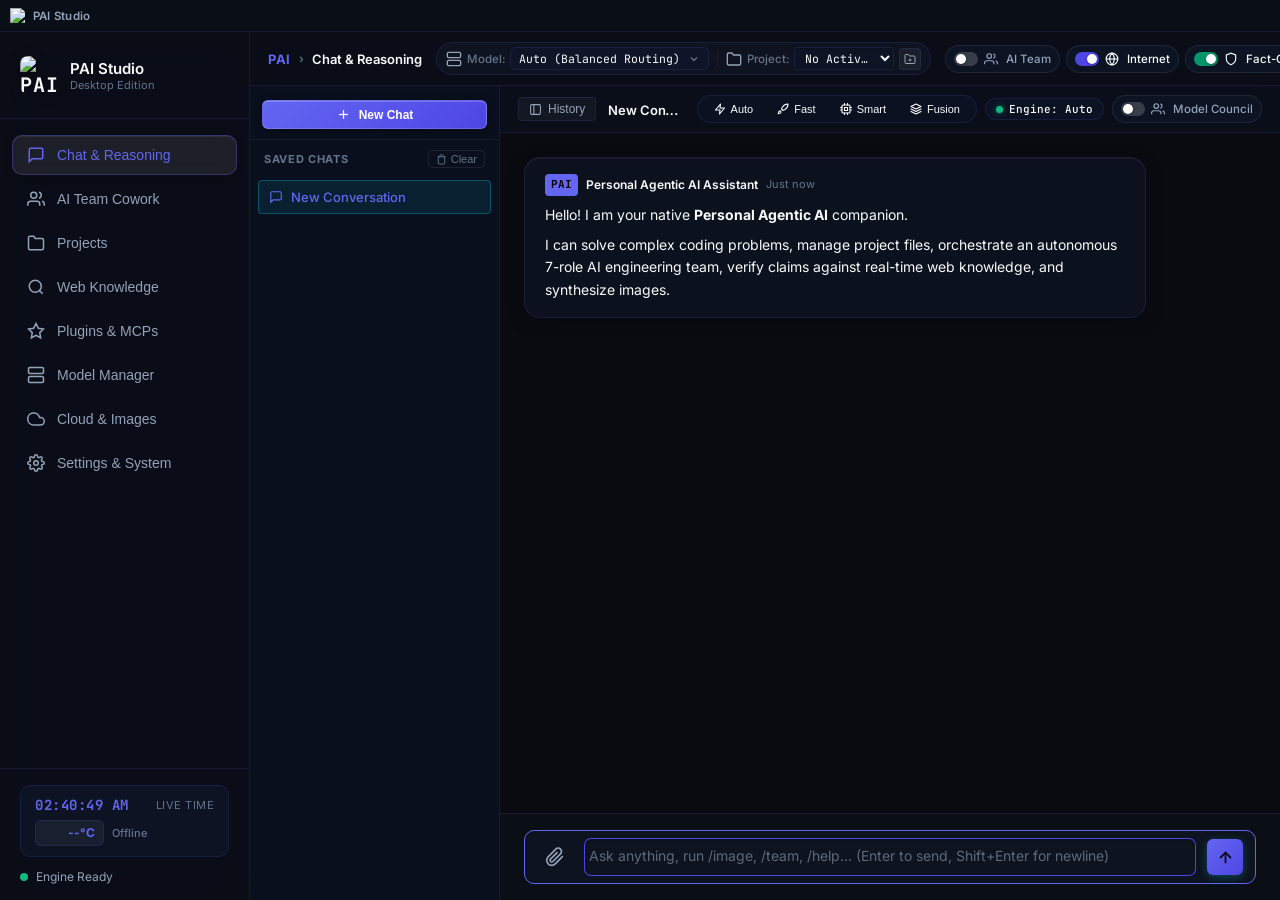
==== desktop/index.html @ 94d2d61e "fix(ui): unify update download button and fix modal layout & release meta" ====
<!DOCTYPE html>
<html lang="en">
<head>
  <meta charset="UTF-8" />
  <meta name="viewport" content="width=device-width, initial-scale=1.0" />
  <meta name="application-name" content="PAI Studio" />
  <meta name="apple-mobile-web-app-capable" content="yes" />
  <meta name="apple-mobile-web-app-status-bar-style" content="black-translucent" />
  <meta name="theme-color" content="#0b1120" />
  <title>PAI Studio</title>
  <link rel="manifest" href="/manifest.json" />
  <link rel="icon" type="image/x-icon" href="/favicon.ico" />
  <link rel="icon" type="image/png" sizes="32x32" href="/assets/pai-logo-512.png" />
  <link rel="stylesheet" href="style.css?v=20261114" />
  <link rel="preconnect" href="https://fonts.googleapis.com">
  <link rel="preconnect" href="https://fonts.gstatic.com" crossorigin>
  <link href="https://fonts.googleapis.com/css2?family=JetBrains+Mono:wght@300;400;500;600;700&family=Fira+Code:wght@400;500;600&family=Inter:wght@300;400;500;600;700&display=swap" rel="stylesheet">
</head>
<body class="dark-theme theme-pai-cyber font-jetbrains">
  <!-- Native Integrated Desktop Titlebar (Dark & Light Mode Responsive) -->
  <div class="desktop-titlebar" id="desktop-titlebar" data-tauri-drag-region>
    <div class="titlebar-drag-area" data-tauri-drag-region>
      <div class="titlebar-brand" data-tauri-drag-region>
        <img src="/assets/pai-logo-512.png" alt="PAI" class="titlebar-logo" />
        <span class="titlebar-title" data-tauri-drag-region>PAI Studio</span>
      </div>
    </div>
    <div class="titlebar-window-controls" id="titlebar-window-controls">
      <button type="button" class="titlebar-ctrl-btn btn-win-minimize" id="win-btn-minimize" title="Minimize">
        <svg viewBox="0 0 12 12" width="10" height="10"><rect x="1" y="5.5" width="10" height="1" fill="currentColor"></rect></svg>
      </button>
      <button type="button" class="titlebar-ctrl-btn btn-win-maximize" id="win-btn-maximize" title="Maximize">
        <svg viewBox="0 0 12 12" width="10" height="10"><rect x="1.5" y="1.5" width="9" height="9" fill="none" stroke="currentColor" stroke-width="1"></rect></svg>
      </button>
      <button type="button" class="titlebar-ctrl-btn btn-win-close" id="win-btn-close" title="Close">
        <svg viewBox="0 0 12 12" width="10" height="10"><path d="M2 2 L10 10 M10 2 L2 10" stroke="currentColor" stroke-width="1.2"></path></svg>
      </button>
    </div>
  </div>

  <div class="app-container">
    
    <!-- Sidebar Navigation -->
    <aside class="sidebar">
      <div class="brand">
        <div class="brand-logo">
          <img src="/assets/pai-logo-512.png" alt="PAI Logo" class="brand-logo-img" />
        </div>
        <div class="brand-text">
          <span class="brand-title">PAI Studio</span>
          <span class="brand-sub">Desktop Edition</span>
        </div>
      </div>

      <nav class="nav-menu">
        <button class="nav-item active" data-tab="chat">
          <svg class="nav-icon" viewBox="0 0 24 24" fill="none" stroke="currentColor" stroke-width="2"><path d="M21 15a2 2 0 0 1-2 2H7l-4 4V5a2 2 0 0 1 2-2h14a2 2 0 0 1 2 2z"></path></svg>
          <span>Chat & Reasoning</span>
        </button>
        <button class="nav-item" data-tab="cowork" id="nav-cowork-team">
          <svg class="nav-icon" viewBox="0 0 24 24" fill="none" stroke="currentColor" stroke-width="2"><path d="M17 21v-2a4 4 0 0 0-4-4H5a4 4 0 0 0-4 4v2"></path><circle cx="9" cy="7" r="4"></circle><path d="M23 21v-2a4 4 0 0 0-3-3.87"></path><path d="M16 3.13a4 4 0 0 1 0 7.75"></path></svg>
          <span>AI Team Cowork</span>
        </button>
        <button class="nav-item" data-tab="projects">
          <svg class="nav-icon" viewBox="0 0 24 24" fill="none" stroke="currentColor" stroke-width="2"><path d="M22 19a2 2 0 0 1-2 2H4a2 2 0 0 1-2-2V5a2 2 0 0 1 2-2h5l2 3h9a2 2 0 0 1 2 2z"></path></svg>
          <span>Projects</span>
        </button>
        <button class="nav-item" data-tab="search">
          <svg class="nav-icon" viewBox="0 0 24 24" fill="none" stroke="currentColor" stroke-width="2"><circle cx="11" cy="11" r="8"></circle><line x1="21" y1="21" x2="16.65" y2="16.65"></line></svg>
          <span>Web Knowledge</span>
        </button>
        <button class="nav-item" data-tab="skills">
          <svg class="nav-icon" viewBox="0 0 24 24" fill="none" stroke="currentColor" stroke-width="2"><polygon points="12 2 15.09 8.26 22 9.27 17 14.14 18.18 21.02 12 17.77 5.82 21.02 7 14.14 2 9.27 8.91 8.26 12 2"></polygon></svg>
          <span>Plugins & MCPs</span>
        </button>
        <button class="nav-item" data-tab="models">
          <svg class="nav-icon" viewBox="0 0 24 24" fill="none" stroke="currentColor" stroke-width="2"><rect x="2" y="2" width="20" height="8" rx="2" ry="2"></rect><rect x="2" y="14" width="20" height="8" rx="2" ry="2"></rect><line x1="6" y1="6" x2="6.01" y2="6"></line><line x1="6" y1="18" x2="6.01" y2="18"></line></svg>
          <span>Model Manager</span>
        </button>
        <button class="nav-item" data-tab="cloud">
          <svg class="nav-icon" viewBox="0 0 24 24" fill="none" stroke="currentColor" stroke-width="2"><path d="M18 10h-1.26A8 8 0 1 0 9 20h9a5 5 0 0 0 0-10z"></path></svg>
          <span>Cloud & Images</span>
        </button>
        <button class="nav-item" data-tab="settings">
          <svg class="nav-icon" viewBox="0 0 24 24" fill="none" stroke="currentColor" stroke-width="2"><circle cx="12" cy="12" r="3"></circle><path d="M19.4 15a1.65 1.65 0 0 0 .33 1.82l.06.06a2 2 0 0 1 0 2.83 2 2 0 0 1-2.83 0l-.06-.06a1.65 1.65 0 0 0-1.82-.33 1.65 1.65 0 0 0-1 1.51V21a2 2 0 0 1-2 2 2 2 0 0 1-2-2v-.09A1.65 1.65 0 0 0 9 19.4a1.65 1.65 0 0 0-1.82.33l-.06.06a2 2 0 0 1-2.83 0 2 2 0 0 1 0-2.83l.06-.06a1.65 1.65 0 0 0 .33-1.82 1.65 1.65 0 0 0-1.51-1H3a2 2 0 0 1-2-2 2 2 0 0 1 2-2h.09A1.65 1.65 0 0 0 4.6 9a1.65 1.65 0 0 0-.33-1.82l-.06-.06a2 2 0 0 1 0-2.83 2 2 0 0 1 2.83 0l.06.06a1.65 1.65 0 0 0 1.82.33H9a1.65 1.65 0 0 0 1-1.51V3a2 2 0 0 1 2-2 2 2 0 0 1 2 2v.09a1.65 1.65 0 0 0 1 1.51 1.65 1.65 0 0 0 1.82-.33l.06-.06a2 2 0 0 1 2.83 0 2 2 0 0 1 0 2.83l-.06.06a1.65 1.65 0 0 0-.33 1.82V9a1.65 1.65 0 0 0 1.51 1H21a2 2 0 0 1 2 2 2 2 0 0 1-2 2h-.09a1.65 1.65 0 0 0-1.51 1z"></path></svg>
          <span>Settings & System</span>
        </button>
      </nav>

      <div class="sidebar-footer">
        <!-- Live Environment Telemetry Widget -->
        <div class="sidebar-env-widget" id="sidebar-env-widget">
          <div class="sidebar-env-top">
            <span class="env-clock-display" id="env-live-clock">--:--:--</span>
            <span class="env-location-tag" id="env-location-tag">Live Time</span>
          </div>
          <div class="sidebar-env-weather" id="env-weather-container">
            <span class="env-weather-badge">
              <span class="env-weather-icon" id="env-weather-icon"></span>
              <span class="env-weather-temp" id="env-weather-temp">--°C</span>
            </span>
            <span class="env-weather-cond" id="env-weather-cond">Syncing telemetry...</span>
          </div>
        </div>

        <div class="status-indicator">
          <span class="status-dot online" id="server-status-dot"></span>
          <span class="status-label" id="server-status-text">Engine Ready</span>
        </div>
      </div>
    </aside>

    <!-- Main Content Area -->
    <main class="main-content">
      
      <!-- Top Navbar & Native Desktop Header -->
      <header class="top-nav" data-tauri-drag-region>
        <!-- Left: Desktop Workspace Breadcrumb -->
        <div class="top-nav-left" data-tauri-drag-region>
          <div class="desktop-breadcrumb font-jetbrains" data-tauri-drag-region>
            <span class="brand-crumb">PAI</span>
            <span class="crumb-separator">›</span>
            <span id="current-view-name" class="view-crumb">Chat & Reasoning</span>
          </div>
        </div>

        <!-- Center: Unified Workspace Controls -->
        <div class="top-nav-center">
          <div class="nav-controls-group">
            <!-- Model Selector (with Cascading Cloud Provider Flyout Submenus) -->
            <div class="nav-control-item" id="nav-model-picker-wrapper">
              <svg class="box-icon" viewBox="0 0 24 24" fill="none" stroke="currentColor" stroke-width="2"><rect x="2" y="2" width="20" height="8" rx="2" ry="2"></rect><rect x="2" y="14" width="20" height="8" rx="2" ry="2"></rect><line x1="6" y1="6" x2="6.01" y2="6"></line><line x1="6" y1="18" x2="6.01" y2="18"></line></svg>
              <span class="nav-control-label">Model:</span>
              <select id="header-model-select" class="nav-control-select hidden-accessible">
                <option value="">Loading installed models...</option>
              </select>
              <div class="custom-model-dropdown" id="custom-model-dropdown">
                <button type="button" class="custom-model-trigger" id="custom-model-trigger" aria-haspopup="true" aria-expanded="false" title="Select AI Model or Strategy">
                  <span class="cmd-trigger-text" id="cmd-trigger-text">Auto (Balanced Routing)</span>
                  <svg class="cmd-chevron" viewBox="0 0 24 24" width="12" height="12" fill="none" stroke="currentColor" stroke-width="2.5"><polyline points="6 9 12 15 18 9"></polyline></svg>
                </button>
                <div class="custom-model-menu hidden" id="custom-model-menu"></div>
              </div>
            </div>

            <div class="nav-control-divider"></div>

            <!-- Project Selector Dropdown & Browse Action -->
            <div class="nav-control-item">
              <svg class="box-icon" viewBox="0 0 24 24" fill="none" stroke="currentColor" stroke-width="2"><path d="M22 19a2 2 0 0 1-2 2H4a2 2 0 0 1-2-2V5a2 2 0 0 1 2-2h5l2 3h9a2 2 0 0 1 2 2z"></path></svg>
              <span class="nav-control-label">Project:</span>
              <select id="header-project-select" class="nav-control-select">
                <option value="">No Active Project (Global)</option>
              </select>
              <button type="button" class="btn-nav-browse" id="btn-header-browse-folder" title="Browse / Add project workspace folder">
                <svg class="btn-icon-xs" viewBox="0 0 24 24" fill="none" stroke="currentColor" stroke-width="2"><path d="M22 19a2 2 0 0 1-2 2H4a2 2 0 0 1-2-2V5a2 2 0 0 1 2-2h5l2 3h9a2 2 0 0 1 2 2z"></path><line x1="12" y1="11" x2="12" y2="17"></line><line x1="9" y1="14" x2="15" y2="14"></line></svg>
              </button>
            </div>
          </div>
        </div>

        <!-- Right: Real-Time Grounding & AI Team Toggles + Theme Mode -->
        <div class="top-nav-right">
          <div class="toggles-box">
            <!-- AI Team Toggle -->
            <label class="toggle-pill team-toggle-pill" title="Toggle Collaborative Multi-Agent Team (PM, Architect, Specialist, QA). Requires active project directory.">
              <input type="checkbox" id="toggle-team-mode" />
              <span class="toggle-slider"></span>
              <span class="toggle-text">
                <svg class="pill-icon" viewBox="0 0 24 24" fill="none" stroke="currentColor" stroke-width="2"><path d="M17 21v-2a4 4 0 0 0-4-4H5a4 4 0 0 0-4 4v2"></path><circle cx="9" cy="7" r="4"></circle><path d="M23 21v-2a4 4 0 0 0-3-3.87"></path><path d="M16 3.13a4 4 0 0 1 0 7.75"></path></svg>
                <span>AI Team</span>
              </span>
            </label>

            <!-- Internet Toggle -->
            <label class="toggle-pill" title="Toggle live web search & real-time weather">
              <input type="checkbox" id="toggle-internet" checked />
              <span class="toggle-slider"></span>
              <span class="toggle-text">
                <svg class="pill-icon" viewBox="0 0 24 24" fill="none" stroke="currentColor" stroke-width="2"><circle cx="12" cy="12" r="10"></circle><line x1="2" y1="12" x2="22" y2="12"></line><path d="M12 2a15.3 15.3 0 0 1 4 10 15.3 15.3 0 0 1-4 10 15.3 15.3 0 0 1-4-10 15.3 15.3 0 0 1 4-10z"></path></svg>
                <span>Internet</span>
              </span>
            </label>

            <!-- Fact-Check Toggle -->
            <label class="toggle-pill" title="Toggle automatic fact-checking against web sources">
              <input type="checkbox" id="toggle-factcheck" checked />
              <span class="toggle-slider"></span>
              <span class="toggle-text">
                <svg class="pill-icon" viewBox="0 0 24 24" fill="none" stroke="currentColor" stroke-width="2"><path d="M12 22s8-4 8-10V5l-8-3-8 3v7c0 6 8 10 8 10z"></path></svg>
                <span>Fact-Check</span>
              </span>
            </label>
          </div>

          <div class="nav-control-divider"></div>

          <!-- Header Utilities & Theme Mode Toggle -->
          <div class="header-utils-box">
            <!-- Background Downloading Pill -->
            <button type="button" id="header-downloading-pill" class="header-downloading-pill hidden" title="Click to view live model download progress">
              <span class="pulse-indicator"></span>
              <span id="header-download-text">Downloading llama3.2:3b (0%)</span>
            </button>
            <!-- Background Software Update Pill -->
            <button type="button" id="header-update-pill" class="header-downloading-pill header-update-pill hidden" title="Click to view live software update progress">
              <span class="pulse-indicator" id="header-update-pulse"></span>
              <span id="header-update-text">PAI Update (0%)</span>
            </button>
            <button type="button" id="btn-theme-mode-toggle" class="theme-toggle-btn" title="Toggle Light / Dark Workstation Mode (Ctrl+Shift+L)">
              <svg class="theme-icon icon-moon" viewBox="0 0 24 24" fill="none" stroke="currentColor" stroke-width="2" stroke-linecap="round" stroke-linejoin="round"><path d="M21 12.79A9 9 0 1 1 11.21 3 7 7 0 0 0 21 12.79z"></path></svg>
              <svg class="theme-icon icon-sun hidden" viewBox="0 0 24 24" fill="none" stroke="currentColor" stroke-width="2" stroke-linecap="round" stroke-linejoin="round"><circle cx="12" cy="12" r="5"></circle><line x1="12" y1="1" x2="12" y2="3"></line><line x1="12" y1="21" x2="12" y2="23"></line><line x1="4.22" y1="4.22" x2="5.64" y2="5.64"></line><line x1="18.36" y1="18.36" x2="19.78" y2="19.78"></line><line x1="1" y1="12" x2="3" y2="12"></line><line x1="21" y1="12" x2="23" y2="12"></line><line x1="4.22" y1="19.78" x2="5.64" y2="18.36"></line><line x1="18.36" y1="5.64" x2="19.78" y2="4.22"></line></svg>
              <span id="theme-mode-text" class="theme-mode-text">Dark</span>
            </button>
          </div>
        </div>
      </header>

      <!-- View Containers -->
      <div class="views-wrapper">
        
        <!-- 1. CHAT VIEW -->
        <section id="view-chat" class="tab-view active">
          <div class="chat-layout">
            <!-- Chat History Sidebar -->
            <aside class="chat-history-sidebar" id="chat-history-sidebar">
              <div class="chat-history-header">
                <button type="button" class="btn btn-primary btn-sm btn-new-chat" id="btn-new-chat" title="Start a fresh conversation">
                  <svg class="btn-icon" viewBox="0 0 24 24" fill="none" stroke="currentColor" stroke-width="2"><line x1="12" y1="5" x2="12" y2="19"></line><line x1="5" y1="12" x2="19" y2="12"></line></svg>
                  <span>New Chat</span>
                </button>
              </div>
              <div class="chat-history-title-row">
                <span class="chat-history-heading">Saved Chats</span>
                <button type="button" class="btn-clear-history-compact" id="btn-clear-all-history" title="Clear all conversation sessions">
                  <svg viewBox="0 0 24 24" width="11" height="11" fill="none" stroke="currentColor" stroke-width="2"><polyline points="3 6 5 6 21 6"></polyline><path d="M19 6v14a2 2 0 0 1-2 2H7a2 2 0 0 1-2-2V6m3 0V4a2 2 0 0 1 2-2h4a2 2 0 0 1 2 2v2"></path></svg>
                  <span>Clear</span>
                </button>
              </div>
              <div class="chat-history-list" id="chat-history-list">
                <!-- Dynamically populated chat sessions -->
              </div>
            </aside>

            <!-- Main Chat Container -->
            <div class="chat-container">
              <!-- Chat Header Bar (History Toggle & Session Info) -->
              <div class="chat-header-bar">
                <button type="button" class="btn-toggle-history" id="btn-toggle-chat-history" title="Toggle Chat History Sidebar">
                  <svg class="btn-icon-sm" viewBox="0 0 24 24" fill="none" stroke="currentColor" stroke-width="2"><rect x="3" y="3" width="18" height="18" rx="2" ry="2"></rect><line x1="9" y1="3" x2="9" y2="21"></line></svg>
                  <span>History</span>
                </button>
                <div class="chat-session-indicator">
                  <span id="current-chat-title" class="current-chat-title">New Conversation</span>
                </div>
                <div class="chat-header-actions flex-center-gap">
                  <div class="virtual-models-bar" id="virtual-models-bar" title="Intelligent AI Strategy Presets">
                    <button type="button" class="btn-vmodel" data-model="auto" title="Auto: Best balanced model routing">
                      <svg class="vmodel-icon" viewBox="0 0 24 24" fill="none" stroke="currentColor" stroke-width="2.2" stroke-linecap="round" stroke-linejoin="round"><polygon points="13 2 3 14 12 14 11 22 21 10 12 10 13 2"></polygon></svg>
                      <span>Auto</span>
                    </button>
                    <button type="button" class="btn-vmodel" data-model="auto:fast" title="Fast: Speed-optimized generation (1B-2B / Low Latency)">
                      <svg class="vmodel-icon" viewBox="0 0 24 24" fill="none" stroke="currentColor" stroke-width="2.2" stroke-linecap="round" stroke-linejoin="round"><path d="M4.5 16.5c-1.5 1.26-2 5-2 5s3.74-.5 5-2c.71-.84.7-2.13-.09-2.91a2.18 2.18 0 0 0-2.91-.09z"></path><path d="m12 15-3-3a22 22 0 0 1 2-3.95A12.88 12.88 0 0 1 22 2c0 2.72-.78 7.5-6 11a22.35 22.35 0 0 1-4 2z"></path></svg>
                      <span>Fast</span>
                    </button>
                    <button type="button" class="btn-vmodel" data-model="auto:smart" title="Smart: Deep reasoning & complex problem solving (DeepSeek-R1 / Coder)">
                      <svg class="vmodel-icon" viewBox="0 0 24 24" fill="none" stroke="currentColor" stroke-width="2.2" stroke-linecap="round" stroke-linejoin="round"><rect x="4" y="4" width="16" height="16" rx="2"></rect><rect x="9" y="9" width="6" height="6"></rect><path d="M9 1v3M15 1v3M9 20v3M15 20v3M20 9h3M20 14h3M1 9h3M1 14h3"></path></svg>
                      <span>Smart</span>
                    </button>
                    <button type="button" class="btn-vmodel" data-model="fusion" title="Fusion: Collaborative dual-model synthesis (Draft + Review)">
                      <svg class="vmodel-icon" viewBox="0 0 24 24" fill="none" stroke="currentColor" stroke-width="2.2" stroke-linecap="round" stroke-linejoin="round"><polygon points="12 2 2 7 12 12 22 7 12 2"></polygon><polyline points="2 17 12 22 22 17"></polyline><polyline points="2 12 12 17 22 12"></polyline></svg>
                      <span>Fusion</span>
                    </button>
                  </div>
                  <div class="chat-engine-badge" id="chat-active-engine-badge" title="Active Engine & Strategy Tier">
                    <span class="engine-badge-dot"></span>
                    <span class="engine-badge-text" id="chat-engine-badge-text">Engine: Auto</span>
                  </div>
                  <label class="toggle-pill" id="label-chat-council-mode" title="Convene multi-model deliberation council across independent local models for complex reasoning">
                    <input type="checkbox" id="chk-chat-council-mode" />
                    <span class="toggle-slider"></span>
                    <span class="toggle-text">
                      <svg class="pill-icon" viewBox="0 0 24 24" fill="none" stroke="currentColor" stroke-width="2"><path d="M17 21v-2a4 4 0 0 0-4-4H5a4 4 0 0 0-4 4v2"></path><circle cx="9" cy="7" r="4"></circle><path d="M23 21v-2a4 4 0 0 0-3-3.87"></path><path d="M16 3.13a4 4 0 0 1 0 7.75"></path></svg>
                      <span>Model Council</span>
                    </span>
                  </label>
                </div>
              </div>

              <!-- Active Project Banner (in chat) -->
              <div id="chat-project-banner" class="project-banner hidden">
                <svg class="banner-icon" viewBox="0 0 24 24" fill="none" stroke="currentColor" stroke-width="2"><path d="M22 19a2 2 0 0 1-2 2H4a2 2 0 0 1-2-2V5a2 2 0 0 1 2-2h5l2 3h9a2 2 0 0 1 2 2z"></path></svg>
                <span>Workspace: <strong id="chat-project-name">None</strong></span>
                <span class="banner-path" id="chat-project-path"></span>
                <button type="button" class="btn-clear-proj" id="btn-clear-chat-proj" title="Detach project">&times;</button>
              </div>

              <div id="chat-drop-overlay" class="chat-drop-overlay hidden">
                <svg viewBox="0 0 24 24" width="48" height="48" fill="none" stroke="currentColor" stroke-width="2"><path d="M21 15v4a2 2 0 0 1-2 2H5a2 2 0 0 1-2-2v-4"></path><polyline points="17 8 12 3 7 8"></polyline><line x1="12" y1="3" x2="12" y2="15"></line></svg>
                <span>Drop documents, PDFs, or spreadsheets here to attach</span>
              </div>
              <div class="messages-scroll" id="messages-list">
              <div class="message assistant welcome">
                <div class="msg-header">
                  <span class="avatar-badge">PAI</span>
                  <span class="msg-author">Personal Agentic AI Assistant</span>
                  <span class="msg-time">Just now</span>
                  <div class="msg-actions">
                    <button type="button" class="btn-msg-action btn-copy-msg" onclick="copyToClipboard(this.closest('.message').querySelector('.msg-body').innerText, this)" title="Copy message">
                      <svg class="btn-icon-sm" viewBox="0 0 24 24" fill="none" stroke="currentColor" stroke-width="2"><rect x="9" y="9" width="13" height="13" rx="2" ry="2"></rect><path d="M5 15H4a2 2 0 0 1-2-2V4a2 2 0 0 1 2-2h9a2 2 0 0 1 2 2v1"></path></svg>
                      <span>Copy</span>
                    </button>
                  </div>
                </div>
                <div class="msg-body">
                  <p>Welcome to <strong>PAI Studio</strong>! I am your privacy-first, agentic AI assistant running locally on your PC.</p>
                  <p>Ask me anything, attach a project workspace, activate the <strong>AI Team Mode</strong> to inspect & synthesize full-stack code, draft documentation, or inspect live web data.</p>
                </div>
              </div>
            </div>

            <div class="chat-input-area">
              <!-- Floating Slash Commands Popup -->
              <div id="slash-commands-popup" class="slash-commands-popup hidden">
                <div class="slash-popup-header">
                  <span class="slash-popup-title">Available Slash Commands</span>
                  <span class="slash-popup-hint">Tab / Enter to select &bull; Esc to dismiss</span>
                </div>
                <div id="slash-commands-list" class="slash-popup-list"></div>
              </div>

              <!-- Attachments Tray for docs, txt, pdf, excel, md -->
              <div id="chat-attachments-tray" class="chat-attachments-tray hidden"></div>

              <form id="chat-form" class="chat-form">
                <button type="button" id="btn-attach-file" class="btn-attach-file" title="Attach documents, spreadsheets, PDFs, or code files (.doc, .docx, .txt, .pdf, .xls, .xlsx, .csv, .md)">
                  <svg class="btn-icon" viewBox="0 0 24 24" fill="none" stroke="currentColor" stroke-width="2"><path d="M21.44 11.05l-9.19 9.19a6 6 0 0 1-8.49-8.49l9.19-9.19a4 4 0 0 1 5.66 5.66l-9.2 9.19a2 2 0 0 1-2.83-2.83l8.49-8.48"></path></svg>
                </button>
                <input type="file" id="chat-file-input" class="hidden" style="display: none !important; opacity: 0; position: absolute; pointer-events: none; width: 0; height: 0;" multiple accept=".txt,.md,.pdf,.doc,.docx,.xls,.xlsx,.csv,.json,.py,.js,.ts,.html,.css,.xml,.yaml,.yml,.log" />
                <textarea
                  id="chat-input"
                  class="chat-textarea"
                  placeholder="Ask PAI or type an instruction (type / for commands, e.g. /internet, /team, /image, /mcp)..."
                  rows="1"
                ></textarea>
                <button type="submit" id="btn-send" class="btn-send" title="Send message">
                  <svg class="send-icon" viewBox="0 0 24 24" fill="none" stroke="currentColor" stroke-width="2.5" stroke-linecap="round" stroke-linejoin="round">
                    <line x1="12" y1="19" x2="12" y2="5"></line>
                    <polyline points="5 12 12 5 19 12"></polyline>
                  </svg>
                </button>
              </form>
            </div>
          </div>
        </div>
      </section>

        <!-- 2. PROJECTS TAB (Workspace, File Explorer & In-App Code Editor) -->
        <section id="view-projects" class="tab-view">
          <div class="panel-header">
            <h2>Project Workspaces & Code Studio</h2>
            <p>Connect your local coding projects. Ground your chats directly in project files, inspect project trees, and edit code in real-time.</p>
          </div>

          <div class="projects-layout">
            <!-- Left Column: Manage Projects & Project List -->
            <div class="projects-sidebar-col">
              <div class="glass-card mb-4">
                <h3 class="card-title flex-center-gap">
                  <svg class="title-icon" viewBox="0 0 24 24" fill="none" stroke="currentColor" stroke-width="2"><path d="M22 19a2 2 0 0 1-2 2H4a2 2 0 0 1-2-2V5a2 2 0 0 1 2-2h5l2 3h9a2 2 0 0 1 2 2z"></path><line x1="12" y1="11" x2="12" y2="17"></line><line x1="9" y1="14" x2="15" y2="14"></line></svg>
                  <span>New Project Workspace</span>
                </h3>
                <form id="create-project-form" class="project-form">
                  <div class="form-group mb-2">
                    <label for="proj-name-input" class="form-label">Project Name</label>
                    <input type="text" id="proj-name-input" class="input-text" placeholder="e.g. My Next.js Web App" required />
                  </div>
                  <div class="form-group mb-3">
                    <label for="proj-path-input" class="form-label">Folder Directory Path</label>
                    <div class="input-with-action">
                      <input type="text" id="proj-path-input" class="input-text" placeholder="Select or enter folder path" required />
                      <button type="button" class="btn btn-secondary" id="btn-browse-proj-folder" title="Browse local directory with native Windows file picker">
                        <svg class="btn-icon" viewBox="0 0 24 24" fill="none" stroke="currentColor" stroke-width="2"><path d="M22 19a2 2 0 0 1-2 2H4a2 2 0 0 1-2-2V5a2 2 0 0 1 2-2h5l2 3h9a2 2 0 0 1 2 2z"></path></svg>
                        <span>Browse...</span>
                      </button>
                    </div>
                    <span class="field-hint">Files in this directory will be indexed and grounded in AI chat and multi-agent sprints.</span>
                  </div>
                  <button type="submit" class="btn btn-primary btn-block">
                    <svg class="btn-icon" viewBox="0 0 24 24" fill="none" stroke="currentColor" stroke-width="2"><line x1="12" y1="5" x2="12" y2="19"></line><line x1="5" y1="12" x2="19" y2="12"></line></svg>
                    <span>Save Project</span>
                  </button>
                </form>
              </div>

              <!-- Saved Projects List -->
              <div class="glass-card">
                <div class="flex-between mb-3">
                  <h3 class="card-title flex-center-gap">
                    <svg class="title-icon" viewBox="0 0 24 24" fill="none" stroke="currentColor" stroke-width="2"><path d="M3 9l9-7 9 7v11a2 2 0 0 1-2 2H5a2 2 0 0 1-2-2z"></path></svg>
                    <span>Saved Workspaces</span>
                  </h3>
                  <span class="text-muted" id="saved-projects-count">0</span>
                </div>
                <div id="projects-list-container" class="projects-list">
                  <div class="text-muted">No projects saved yet. Create one above to get started.</div>
                </div>
              </div>
            </div>

            <!-- Right Column: Project Explorer & In-App Code Editor -->
            <div class="projects-main-col">
              <div class="glass-card editor-card">
                <div class="editor-header flex-between">
                  <div class="active-file-info flex-center-gap">
                    <svg class="file-icon" viewBox="0 0 24 24" fill="none" stroke="currentColor" stroke-width="2"><path d="M13 2H6a2 2 0 0 0-2 2v16a2 2 0 0 0 2 2h12a2 2 0 0 0 2-2V9z"></path><polyline points="13 2 13 9 20 9"></polyline></svg>
                    <span id="current-open-filename" class="open-filename">Select a file to view or edit</span>
                  </div>
                  <div class="editor-actions flex-center-gap">
                    <button type="button" class="btn btn-secondary btn-sm" id="btn-refresh-files" title="Refresh file list">
                      <svg class="btn-icon" viewBox="0 0 24 24" fill="none" stroke="currentColor" stroke-width="2"><polyline points="23 4 23 10 17 10"></polyline><polyline points="1 20 1 14 7 14"></polyline><path d="M3.51 9a9 9 0 0 1 14.85-3.36L23 10M1 14l4.64 4.36A9 9 0 0 0 20.49 15"></path></svg>
                      <span>Refresh</span>
                    </button>
                    <button type="button" class="btn btn-secondary btn-sm" id="btn-new-file" title="Create a new file">
                      <svg class="btn-icon" viewBox="0 0 24 24" fill="none" stroke="currentColor" stroke-width="2"><line x1="12" y1="5" x2="12" y2="19"></line><line x1="5" y1="12" x2="19" y2="12"></line></svg>
                      <span>New File</span>
                    </button>
                    <button type="button" class="btn btn-primary btn-sm" id="btn-save-file" disabled>
                      <svg class="btn-icon" viewBox="0 0 24 24" fill="none" stroke="currentColor" stroke-width="2"><path d="M19 21H5a2 2 0 0 1-2-2V5a2 2 0 0 1 2-2h11l5 5v11a2 2 0 0 1-2 2z"></path><polyline points="17 21 17 13 7 13 7 21"></polyline><polyline points="7 3 7 8 15 8"></polyline></svg>
                      <span>Save Changes</span>
                    </button>
                  </div>
                </div>

                <div class="editor-split-body">
                  <!-- File Tree Sidebar -->
                  <div class="file-tree-pane" id="file-tree-container">
                    <div class="file-tree-empty">
                      <p class="text-muted mb-3">No active project workspace selected.</p>
                      <button type="button" class="btn btn-primary btn-sm" id="btn-empty-browse-folder">
                        <svg class="btn-icon" viewBox="0 0 24 24" fill="none" stroke="currentColor" stroke-width="2"><path d="M22 19a2 2 0 0 1-2 2H4a2 2 0 0 1-2-2V5a2 2 0 0 1 2-2h5l2 3h9a2 2 0 0 1 2 2z"></path></svg>
                        <span>Select Project Folder</span>
                      </button>
                    </div>
                  </div>

                  <!-- Code Content Textarea -->
                  <div class="code-editor-pane">
                    <textarea id="code-editor-textarea" class="code-editor-textarea font-mono-target" placeholder="File content will appear here when opened..." spellcheck="false" readonly></textarea>
                  </div>
                </div>
              </div>
            </div>
          </div>
        </section>

        <!-- 3. AI TEAM CONSOLIDATED INTO UNIFIED PAI COWORK & TEAM WORKSTATION (See #view-cowork) -->

        <!-- 4. PLUGINS & MCPs TAB (Model Context Protocol & Cognitive Extensions) -->
        <section id="view-skills" class="tab-view">
          <div class="panel-header">
            <h2>Plugins & MCP Protocol Hub</h2>
            <p>Connect standard Model Context Protocol (MCP) tool servers, configure external integrations, and manage cognitive skills.</p>
          </div>

          <!-- Hub Telemetry Ribbon -->
          <div class="hub-stat-ribbon">
            <div class="hub-stat-pill">
              <svg class="box-icon" viewBox="0 0 24 24" fill="none" stroke="currentColor" stroke-width="2"><polyline points="16 18 22 12 16 6"></polyline><polyline points="8 6 2 12 8 18"></polyline></svg>
              <span>MCP Servers: <strong id="ribbon-mcp-count">0 Connected</strong></span>
            </div>
            <div class="hub-stat-pill">
              <svg class="box-icon" viewBox="0 0 24 24" fill="none" stroke="currentColor" stroke-width="2"><circle cx="12" cy="12" r="10"></circle><line x1="2" y1="12" x2="22" y2="12"></line><path d="M12 2a15.3 15.3 0 0 1 4 10 15.3 15.3 0 0 1-4 10 15.3 15.3 0 0 1-4-10 15.3 15.3 0 0 1 4-10z"></path></svg>
              <span>Transports: <strong>STDIO & SSE</strong></span>
            </div>
            <div class="hub-stat-pill">
              <svg class="box-icon" viewBox="0 0 24 24" fill="none" stroke="currentColor" stroke-width="2"><polygon points="12 2 15.09 8.26 22 9.27 17 14.14 18.18 21.02 12 17.77 5.82 21.02 7 14.14 2 9.27 8.91 8.26 12 2"></polygon></svg>
              <span>Skills Catalog: <strong id="ribbon-skills-count">8 Active</strong></span>
            </div>
          </div>

          <!-- Section 1: Model Context Protocol (MCP) Servers -->
          <div class="glass-card mb-4">
            <div class="flex-between mb-3">
              <h3 class="card-title flex-center-gap mb-0">
                <svg class="title-icon" viewBox="0 0 24 24" fill="none" stroke="currentColor" stroke-width="2"><polyline points="16 18 22 12 16 6"></polyline><polyline points="8 6 2 12 8 18"></polyline></svg>
                <span>Model Context Protocol (MCP) Servers</span>
              </h3>
              <span class="active-badge" id="mcp-servers-count">0 Connected</span>
            </div>
            <p class="text-muted mb-3">Connect local command-line or SSE-based MCP tool servers into PAI's sandboxed Capability Broker.</p>

            <!-- Quick 1-Click MCP Presets -->
            <div class="mcp-preset-pills">
              <span class="preset-pill-label">1-Click Presets:</span>
              <button type="button" class="preset-pill-btn btn-mcp-preset" data-preset="filesystem">Filesystem</button>
              <button type="button" class="preset-pill-btn btn-mcp-preset" data-preset="fetch">Web Fetch</button>
              <button type="button" class="preset-pill-btn btn-mcp-preset" data-preset="memory">Memory Graph</button>
              <button type="button" class="preset-pill-btn btn-mcp-preset" data-preset="sqlite">SQLite</button>
              <button type="button" class="preset-pill-btn btn-mcp-preset" data-preset="sse">Remote SSE</button>
            </div>

            <!-- Add MCP Server Form -->
            <form id="form-add-mcp" class="mcp-add-form mb-4">
              <div class="form-row-grid">
                <div class="form-group">
                  <label class="form-label">Server Name</label>
                  <input type="text" id="mcp-name-input" class="form-input" placeholder="e.g. filesystem-tools, sqlite-db" required />
                </div>
                <div class="form-group">
                  <label class="form-label">Transport</label>
                  <select id="mcp-transport-select" class="form-input">
                    <option value="stdio">STDIO (Local Subprocess)</option>
                    <option value="sse">SSE (HTTP / Remote Stream)</option>
                  </select>
                </div>
              </div>
              <div class="form-group mb-2">
                <label class="form-label">Execution Command / Endpoint URL</label>
                <input type="text" id="mcp-cmd-input" class="form-input font-mono-target" placeholder="e.g. npx -y @modelcontextprotocol/server-filesystem ./ or http://localhost:8000/sse" required />
              </div>
              <div class="form-group mb-3">
                <label class="form-label">Description (Optional)</label>
                <input type="text" id="mcp-desc-input" class="form-input" placeholder="e.g. Local workspace sandboxed file inspection" />
              </div>
              <button type="submit" class="btn btn-primary btn-sm flex-center-gap">
                <svg class="btn-icon" viewBox="0 0 24 24" fill="none" stroke="currentColor" stroke-width="2"><line x1="12" y1="5" x2="12" y2="19"></line><line x1="5" y1="12" x2="19" y2="12"></line></svg>
                <span>Connect MCP Server</span>
              </button>
            </form>

            <div class="mcp-servers-grid" id="mcp-servers-grid">
              <div class="loading-spinner">Loading MCP servers...</div>
            </div>
          </div>

          <!-- Section 2: Installed Plugins & Cognitive Skills -->
          <div class="glass-card mb-4">
            <div class="flex-between mb-3">
              <h3 class="card-title flex-center-gap mb-0">
                <svg class="title-icon" viewBox="0 0 24 24" fill="none" stroke="currentColor" stroke-width="2"><polygon points="12 2 15.09 8.26 22 9.27 17 14.14 18.18 21.02 12 17.77 5.82 21.02 7 14.14 2 9.27 8.91 8.26 12 2"></polygon></svg>
                <span>Installed Plugins & Cognitive Skills</span>
              </h3>
            </div>
            <p class="text-muted mb-3">Toggle core cognitive skills or install custom agent plugins to augment PAI's capabilities.</p>

            <!-- Quick Custom Plugin Presets -->
            <div class="mcp-preset-pills">
              <span class="preset-pill-label">1-Click Presets:</span>
              <button type="button" class="preset-pill-btn btn-plugin-preset" data-preset="nextjs">Next.js Architect</button>
              <button type="button" class="preset-pill-btn btn-plugin-preset" data-preset="fastapi">FastAPI Backend</button>
              <button type="button" class="preset-pill-btn btn-plugin-preset" data-preset="qa">QA Test Suite</button>
              <button type="button" class="preset-pill-btn btn-plugin-preset" data-preset="security">Security Auditor</button>
            </div>

            <!-- Add Custom Plugin Form -->
            <form id="form-add-plugin" class="plugin-add-form mb-4">
              <div class="form-row-grid">
                <div class="form-group">
                  <label class="form-label">Plugin Name</label>
                  <input type="text" id="plugin-name-input" class="form-input" placeholder="e.g. NextJS Scaffold Engine" required />
                </div>
                <div class="form-group">
                  <label class="form-label">Category</label>
                  <input type="text" id="plugin-cat-input" class="form-input" placeholder="e.g. Web Development" />
                </div>
              </div>
              <div class="form-group mb-3">
                <label class="form-label">Instructions / Capability Description</label>
                <input type="text" id="plugin-desc-input" class="form-input" placeholder="e.g. Generates React and Tailwind components with unit tests" required />
              </div>
              <button type="submit" class="btn btn-secondary btn-sm flex-center-gap">
                <svg class="btn-icon" viewBox="0 0 24 24" fill="none" stroke="currentColor" stroke-width="2"><line x1="12" y1="5" x2="12" y2="19"></line><line x1="5" y1="12" x2="19" y2="12"></line></svg>
                <span>Add Plugin</span>
              </button>
            </form>

            <div class="skills-grid" id="skills-catalog-grid">
              <div class="loading-spinner">Loading skills...</div>
            </div>
          </div>
        </section>

        <!-- 5. MODEL MANAGER VIEW -->
        <section id="view-models" class="tab-view">
          <div class="panel-header">
            <h2>Local AI Model Manager</h2>
            <p>Download, browse, and manage open-weight models powered by your local Ollama engine.</p>
          </div>

          <!-- Model Storage Location & Custom Destination -->
          <div class="model-storage-banner mb-4">
            <div class="model-storage-info">
              <span class="model-storage-label">Model Storage Directory (Weights Installation Destination)</span>
              <span class="model-storage-path font-mono-target" id="model-storage-path-display">Loading path...</span>
            </div>
            <div class="model-storage-actions">
              <span class="storage-free-badge" id="storage-free-display">-- GB Free</span>
              <button type="button" class="btn btn-secondary btn-sm flex-center-gap" id="btn-change-model-path" title="Select custom folder or drive to save models">
                <svg class="btn-icon" viewBox="0 0 24 24" fill="none" stroke="currentColor" stroke-width="2"><path d="M22 19a2 2 0 0 1-2 2H4a2 2 0 0 1-2-2V5a2 2 0 0 1 2-2h5l2 3h9a2 2 0 0 1 2 2z"></path></svg>
                <span>Change Storage Folder</span>
              </button>
            </div>
          </div>

          <!-- Active Background Model Download Strip Banner -->
          <div id="models-active-download-strip" class="models-active-download-strip hidden mb-4">
            <div class="models-strip-left flex-center-gap">
              <span class="pulse-indicator"></span>
              <div class="models-strip-meta">
                <span class="models-strip-title" id="models-strip-title">Downloading Model...</span>
                <span class="models-strip-status text-xs text-muted" id="models-strip-status">Downloading weights layer...</span>
              </div>
            </div>
            <div class="models-strip-center">
              <div class="models-strip-bar-bg">
                <div id="models-strip-bar" class="models-strip-bar-fill" style="width: 0%"></div>
              </div>
              <div class="models-strip-pct flex-between text-xs font-mono">
                <span id="models-strip-bytes">0 MB / 0 MB</span>
                <span id="models-strip-pct-val" class="font-semibold text-accent">0%</span>
              </div>
            </div>
            <div class="models-strip-actions flex-center-gap">
              <button type="button" class="btn btn-secondary btn-xs flex-center-gap text-danger" id="btn-models-strip-pause" title="Pause / Resume active download">
                <svg class="btn-icon-xs" viewBox="0 0 24 24" fill="none" stroke="currentColor" stroke-width="2"><rect x="6" y="4" width="4" height="16"></rect><rect x="14" y="4" width="4" height="16"></rect></svg>
                <span id="btn-models-strip-pause-label">Pause</span>
              </button>
              <button type="button" class="btn btn-primary btn-xs flex-center-gap" id="btn-models-strip-expand" title="Open full download progress popup modal">
                <svg class="btn-icon-xs" viewBox="0 0 24 24" fill="none" stroke="currentColor" stroke-width="2"><polyline points="15 3 21 3 21 9"></polyline><polyline points="9 21 3 21 3 15"></polyline><line x1="21" y1="3" x2="14" y2="10"></line><line x1="3" y1="21" x2="10" y2="14"></line></svg>
                <span>View Popup &nearr;</span>
              </button>
            </div>
          </div>

          <!-- Recommended Models (1-Click Install) -->
          <div class="glass-card mb-4">
            <div style="display: flex; align-items: center; justify-content: space-between; flex-wrap: wrap; gap: 10px; margin-bottom: 8px;">
              <h3 class="card-title flex-center-gap" style="margin-bottom: 0;">
                <svg class="title-icon" viewBox="0 0 24 24" fill="none" stroke="currentColor" stroke-width="2"><polygon points="12 2 15.09 8.26 22 9.27 17 14.14 18.18 21.02 12 17.77 5.82 21.02 7 14.14 2 9.27 8.91 8.26 12 2"></polygon></svg>
                <span>Recommended Models for Coding, Reasoning & Vision (1-Click Install)</span>
              </h3>
              <button type="button" class="btn btn-secondary btn-sm flex-center-gap" id="btn-refresh-recommended" title="Check catalog and refresh recommended models">
                <svg class="btn-icon" viewBox="0 0 24 24" fill="none" stroke="currentColor" stroke-width="2"><polyline points="23 4 23 10 17 10"></polyline><polyline points="1 20 1 14 7 14"></polyline><path d="M3.51 9a9 9 0 0 1 14.85-3.36L23 10M1 14l4.64 4.36A9 9 0 0 0 20.49 15"></path></svg>
                <span>Check for Updates</span>
              </button>
            </div>
            <p class="text-muted mb-3">High-performance open weights calibrated for coding, fast chat, deep multi-agent reasoning, and multimodal computer vision.</p>
            <div class="recommended-models-grid" id="recommended-models-grid">
              <div class="loading-spinner">Checking models...</div>
            </div>
          </div>

          <!-- Pull Custom Model Card -->
          <div class="glass-card mb-4">
            <h3 class="card-title flex-center-gap">
              <svg class="title-icon" viewBox="0 0 24 24" fill="none" stroke="currentColor" stroke-width="2"><path d="M21 15v4a2 2 0 0 1-2 2H5a2 2 0 0 1-2-2v-4"></path><polyline points="7 10 12 15 17 10"></polyline><line x1="12" y1="15" x2="12" y2="3"></line></svg>
              <span>Install Any Custom Model</span>
            </h3>
            <p class="text-muted mb-3">Pull any open-weight model from the Ollama library or HuggingFace (e.g. <code>deepseek-r1:1.5b</code>, <code>mistral:7b</code>, <code>phi3:mini</code>, <code>starcoder2</code>, <code>dolphin-llama3</code>) into your selected storage path.</p>
            <div class="custom-pull-form-grid mb-3">
              <div class="form-group mb-2">
                <label class="form-label">Model Tag or Identifier</label>
                <input type="text" id="pull-model-name" class="form-input font-mono-target" placeholder="e.g. deepseek-r1:1.5b, mistral:7b, qwen2.5:3b" required />
              </div>
              <div class="form-group mb-2">
                <label class="form-label">Target Download Directory</label>
                <div class="input-with-button">
                  <input type="text" id="pull-model-target-path" class="form-input font-mono-target" placeholder="Uses active model storage folder" />
                  <button type="button" class="btn btn-secondary btn-sm" id="btn-browse-pull-path">Browse</button>
                </div>
              </div>
            </div>
            <button id="btn-pull-model" class="btn btn-primary btn-sm flex-center-gap">
              <svg class="btn-icon" viewBox="0 0 24 24" fill="none" stroke="currentColor" stroke-width="2"><path d="M21 15v4a2 2 0 0 1-2 2H5a2 2 0 0 1-2-2v-4"></path><polyline points="7 10 12 15 17 10"></polyline><line x1="12" y1="15" x2="12" y2="3"></line></svg>
              <span>Start Download & Install</span>
            </button>
            
            <div id="pull-progress-container" class="pull-progress hidden mt-3">
              <div class="progress-bar-bg">
                <div id="pull-progress-bar" class="progress-bar-fill" style="width: 0%"></div>
              </div>
              <div class="progress-info flex-between mb-2">
                <span id="pull-status-text">Downloading layers...</span>
                <span id="pull-percent-text">0%</span>
              </div>
              <div class="progress-page-actions flex-between">
                <button type="button" class="btn btn-secondary btn-xs flex-center-gap" id="btn-expand-download-modal" title="View detailed progress popup">
                  <svg class="btn-icon-xs" viewBox="0 0 24 24" fill="none" stroke="currentColor" stroke-width="2"><polyline points="15 3 21 3 21 9"></polyline><polyline points="9 21 3 21 3 15"></polyline><line x1="21" y1="3" x2="14" y2="10"></line><line x1="3" y1="21" x2="10" y2="14"></line></svg>
                  <span>View Details Popup</span>
                </button>
                <button type="button" class="btn btn-secondary btn-xs flex-center-gap text-danger" id="btn-page-pause-download" title="Pause or cancel active download">
                  <svg class="btn-icon-xs" viewBox="0 0 24 24" fill="none" stroke="currentColor" stroke-width="2"><rect x="6" y="4" width="4" height="16"></rect><rect x="14" y="4" width="4" height="16"></rect></svg>
                  <span>Pause / Cancel</span>
                </button>
              </div>
            </div>
          </div>

          <!-- Installed Models List -->
          <div class="glass-card">
            <div class="flex-between mb-3">
              <h3 class="card-title flex-center-gap">
                <svg class="title-icon" viewBox="0 0 24 24" fill="none" stroke="currentColor" stroke-width="2"><rect x="2" y="2" width="20" height="8" rx="2" ry="2"></rect><rect x="2" y="14" width="20" height="8" rx="2" ry="2"></rect><line x1="6" y1="6" x2="6.01" y2="6"></line><line x1="6" y1="18" x2="6.01" y2="18"></line></svg>
                <span>Installed Local Models</span>
              </h3>
              <button id="btn-refresh-models" class="btn btn-secondary btn-sm">Refresh</button>
            </div>
            <div id="installed-models-list" class="model-cards-grid">
              <div class="loading-spinner">Loading models...</div>
            </div>
          </div>
        </section>

        <!-- 6. CLOUD AI & IMAGE GENERATION VIEW -->
        <section id="view-cloud" class="tab-view">
          <div class="panel-header">
            <h2>3rd-Party Cloud AI & Free Multi-Provider Hub</h2>
            <p>Pool free inference tiers across Google Gemini, Groq, Cerebras, OpenRouter, and more. 4D Quota management and automatic failover protect against rate limits. Credentials saved locally in <code>~/.pai/cloud_ai.json</code>.</p>
          </div>

          <!-- Free Provider Hub Cards Grid -->
          <div class="glass-card mb-4">
            <div class="flex-between mb-3">
              <h3 class="card-title flex-center-gap">
                <svg class="title-icon" viewBox="0 0 24 24" fill="none" stroke="currentColor" stroke-width="2"><circle cx="12" cy="12" r="10"></circle><path d="M12 2a14.5 14.5 0 0 0 0 20 14.5 14.5 0 0 0 0-20"></path><path d="M2 12h20"></path></svg>
                <span>Universal Free LLM Provider Pool</span>
              </h3>
              <div class="cloud-hub-badges flex-center-gap">
                <span class="hub-pill bg-glow-blue" id="hub-total-keys">0 Keys Pooled</span>
                <span class="hub-pill bg-glow-green">Automatic 429 Failover Active</span>
              </div>
            </div>
            <p class="text-muted text-sm mb-3">Aggregate free inference tiers with automatic multi-key rotation and 4D quota management (RPM/RPD/TPM/TPD). Click a model to activate, or add keys to expand your free quota pool.</p>
            <div id="cloud-providers-hub" class="providers-hub-grid">
              <div class="text-muted">Loading cloud providers and quota telemetry...</div>
            </div>
          </div>

          <!-- Configuration Form Card -->
          <div class="glass-card config-form-card mb-4">
            <div class="card-badge" id="form-badge">Add / Update Model</div>
            <h3 class="card-title flex-center-gap">
              <svg class="title-icon" viewBox="0 0 24 24" fill="none" stroke="currentColor" stroke-width="2"><path d="M18 10h-1.26A8 8 0 1 0 9 20h9a5 5 0 0 0 0-10z"></path></svg>
              <span>Connect Cloud AI Model</span>
            </h3>
            <p class="text-muted mb-3">Add any OpenAI-compatible provider, Google Gemini model, or image generation engine.</p>

            <!-- Quick Presets -->
            <div class="preset-section mb-3">
              <span class="preset-label">Quick Free Presets:</span>
              <div class="preset-pill-row">
                <button type="button" class="preset-pill" data-name="gemini-2.0-flash" data-url="https://generativelanguage.googleapis.com/v1beta/openai/" data-type="chat" data-prov="gemini">Gemini 2.0 Flash</button>
                <button type="button" class="preset-pill" data-name="gemini-2.5-flash" data-url="https://generativelanguage.googleapis.com/v1beta/openai/" data-type="chat" data-prov="gemini">Gemini 2.5 Flash</button>
                <button type="button" class="preset-pill" data-name="llama-3.3-70b-versatile" data-url="https://api.groq.com/openai/v1" data-type="chat" data-prov="groq">Groq Llama 3.3 70B</button>
                <button type="button" class="preset-pill" data-name="llama-3.3-70b" data-url="https://api.cerebras.ai/v1" data-type="chat" data-prov="cerebras">Cerebras (2,000 tps)</button>
                <button type="button" class="preset-pill" data-name="meta-llama/llama-3.3-70b-instruct:free" data-url="https://openrouter.ai/api/v1" data-type="chat" data-prov="openrouter">OpenRouter Free</button>
                <button type="button" class="preset-pill" data-name="mistral-small-latest" data-url="https://api.mistral.ai/v1" data-type="chat" data-prov="mistral">Mistral Free</button>
                <button type="button" class="preset-pill" data-name="deepseek-chat" data-url="https://api.deepseek.com" data-type="chat" data-prov="deepseek">DeepSeek V3</button>
                <button type="button" class="preset-pill" data-name="openai" data-url="https://text.pollinations.ai/openai" data-type="chat" data-prov="pollinations" data-zero="true">Pollinations (Zero-Key)</button>
                <button type="button" class="preset-pill" data-name="imagen-3.0-generate-002" data-url="https://generativelanguage.googleapis.com/v1beta" data-type="image" data-prov="gemini">Google Imagen 3</button>
                <button type="button" class="preset-pill" data-name="dall-e-3" data-url="https://api.openai.com/v1" data-type="image" data-prov="openai">DALL-E 3</button>
              </div>
            </div>

            <form id="cloud-model-form" class="cloud-form">
              <!-- 1. Model Name -->
              <div class="form-group mb-3">
                <label for="cfg-model-name" class="form-label">Model Name <span class="req">*</span></label>
                <input type="text" id="cfg-model-name" class="input-text" placeholder="e.g. gemini-2.0-flash, imagen-3.0-generate-002, gpt-4o, deepseek-chat" required />
                <span class="field-hint">The exact model name or ID as recognized by the provider API.</span>
              </div>

              <!-- 2. Provider / Base URL -->
              <div class="form-group mb-3">
                <label for="cfg-provider-url" class="form-label">Provider / Base URL <span class="req">*</span></label>
                <input type="text" id="cfg-provider-url" class="input-text" placeholder="e.g. https://generativelanguage.googleapis.com/v1beta/openai/ or https://api.openai.com/v1" required />
                <span class="field-hint">Base endpoint URL of the API service or proxy.</span>
              </div>

              <!-- 3. API Key -->
              <div class="form-group mb-3">
                <label for="cfg-api-key" class="form-label">API Key <span class="req">*</span></label>
                <div class="input-pw-wrap">
                  <input type="password" id="cfg-api-key" class="input-text" placeholder="Enter API Key (e.g. AIzaSy... or sk-...)" required />
                  <button type="button" class="btn btn-secondary btn-pw-toggle" id="btn-toggle-key-visibility" title="Toggle visibility">
                    <svg class="btn-icon" viewBox="0 0 24 24" fill="none" stroke="currentColor" stroke-width="2"><path d="M1 12s4-8 11-8 11 8 11 8-4 8-11 8-11-8-11-8z"></path><circle cx="12" cy="12" r="3"></circle></svg>
                  </button>
                </div>
                <span class="field-hint">Your secret key. Saved strictly in ~/.pai/cloud_ai.json (Threat T22 compliant).</span>
              </div>

              <!-- 4. Capability / Type -->
              <div class="form-group mb-3">
                <label class="form-label">Model Capability</label>
                <div class="radio-pill-group">
                  <label class="radio-pill">
                    <input type="radio" name="model-type" value="chat" checked />
                    <span>Text & Reasoning / Chat</span>
                  </label>
                  <label class="radio-pill">
                    <input type="radio" name="model-type" value="image" />
                    <span>Image Generation (Direct Chat Preview & Download)</span>
                  </label>
                </div>
              </div>

              <div class="form-actions flex-between">
                <button type="submit" class="btn btn-primary" id="btn-save-cloud-model">
                  <svg class="btn-icon" viewBox="0 0 24 24" fill="none" stroke="currentColor" stroke-width="2"><path d="M19 21H5a2 2 0 0 1-2-2V5a2 2 0 0 1 2-2h11l5 5v11a2 2 0 0 1-2 2z"></path><polyline points="17 21 17 13 7 13 7 21"></polyline><polyline points="7 3 7 8 15 8"></polyline></svg>
                  <span>Save & Activate Model</span>
                </button>
                <span id="save-model-status" class="status-notice"></span>
              </div>
            </form>
          </div>

          <!-- Configured External Models List -->
          <div class="glass-card">
            <div class="flex-between mb-3">
              <h3 class="card-title">Active Configured External Models</h3>
              <span class="text-muted" id="configured-count">0 models</span>
            </div>
            <div id="configured-models-list" class="model-cards-grid">
              <div class="text-muted">No external models configured yet. Use the form above to add one!</div>
            </div>
          </div>
        </section>

        <!-- 8. WEB KNOWLEDGE SEARCH VIEW -->
        <section id="view-search" class="tab-view">
          <div class="panel-header">
            <h2>Web Knowledge & Grounding Search</h2>
            <p>Directly search live web encyclopedias and real-time internet intelligence to inspect sources and ground facts.</p>
          </div>

          <div class="glass-card mb-4">
            <h3 class="flex-center-gap mb-2">
              <svg class="title-icon" viewBox="0 0 24 24" fill="none" stroke="currentColor" stroke-width="2"><circle cx="11" cy="11" r="8"></circle><line x1="21" y1="21" x2="16.65" y2="16.65"></line></svg>
              <span>Live Web Intelligence Query</span>
            </h3>
            <p class="text-muted text-sm mb-3">Query Wikipedia and real-time internet search results with live citations and ground truth extraction.</p>
            
            <div class="input-group mb-3">
              <input type="text" id="tool-search-query" class="input-text" placeholder="e.g. President of Sri Lanka, Latest AI model releases, Python 3.14 features..." />
              <button id="btn-run-search" class="btn btn-primary">
                <svg class="btn-icon" viewBox="0 0 24 24" fill="none" stroke="currentColor" stroke-width="2"><circle cx="11" cy="11" r="8"></circle><line x1="21" y1="21" x2="16.65" y2="16.65"></line></svg>
                <span>Search</span>
              </button>
            </div>

            <div class="preset-section">
              <span class="preset-label">Suggested Searches:</span>
              <div class="preset-pill-row">
                <button type="button" class="preset-pill btn-quick-search" data-query="President of Sri Lanka">President of Sri Lanka</button>
                <button type="button" class="preset-pill btn-quick-search" data-query="President of United States 2026">US President 2026</button>
                <button type="button" class="preset-pill btn-quick-search" data-query="Latest AI breakthroughs and LLM news">AI Breakthroughs</button>
                <button type="button" class="preset-pill btn-quick-search" data-query="Python 3.14 new features">Python 3.14</button>
                <button type="button" class="preset-pill btn-quick-search" data-query="Ollama local models documentation">Ollama Docs</button>
              </div>
            </div>
          </div>

          <div class="glass-card">
            <div class="flex-between mb-3">
              <h3 class="card-title flex-center-gap">
                <svg class="title-icon" viewBox="0 0 24 24" fill="none" stroke="currentColor" stroke-width="2"><path d="M14 2H6a2 2 0 0 0-2 2v16a2 2 0 0 0 2 2h12a2 2 0 0 0 2-2V8z"></path><polyline points="14 2 14 8 20 8"></polyline><line x1="16" y1="13" x2="8" y2="13"></line><line x1="16" y1="17" x2="8" y2="17"></line><polyline points="10 9 9 9 8 9"></polyline></svg>
                <span>Search Findings & Extracted Knowledge</span>
              </h3>
              <span class="text-muted text-xs" id="search-status-tag">Ready</span>
            </div>
            <div id="search-result-box" class="result-box font-mono-target search-full-result">Enter a search query above or click a suggested topic to explore live internet data.</div>
          </div>
        </section>

        <!-- 9. SETTINGS & SYSTEM VIEW -->
        <section id="view-settings" class="tab-view">
          <div class="panel-header">
            <h2>Settings & System Diagnostics</h2>
            <p>Customize developer font typography, editor appearance, active themes, and monitor local machine hardware diagnostics.</p>
          </div>

          <!-- Appearance & Developer Font Settings Card -->
          <div class="glass-card mb-4">
            <h3 class="card-title flex-center-gap mb-3">
              <svg class="title-icon" viewBox="0 0 24 24" fill="none" stroke="currentColor" stroke-width="2"><circle cx="12" cy="12" r="3"></circle><path d="M19.4 15a1.65 1.65 0 0 0 .33 1.82l.06.06a2 2 0 0 1 0 2.83 2 2 0 0 1-2.83 0l-.06-.06a1.65 1.65 0 0 0-1.82-.33 1.65 1.65 0 0 0-1 1.51V21a2 2 0 0 1-2 2 2 2 0 0 1-2-2v-.09A1.65 1.65 0 0 0 9 19.4a1.65 1.65 0 0 0-1.82.33l-.06.06a2 2 0 0 1-2.83 0 2 2 0 0 1 0-2.83l.06-.06a1.65 1.65 0 0 0 .33-1.82 1.65 1.65 0 0 0-1.51-1H3a2 2 0 0 1-2-2 2 2 0 0 1 2-2h.09A1.65 1.65 0 0 0 4.6 9a1.65 1.65 0 0 0-.33-1.82l-.06-.06a2 2 0 0 1 0-2.83 2 2 0 0 1 2.83 0l.06.06a1.65 1.65 0 0 0 1.82.33H9a1.65 1.65 0 0 0 1-1.51V3a2 2 0 0 1 2-2 2 2 0 0 1 2 2v.09a1.65 1.65 0 0 0 1 1.51 1.65 1.65 0 0 0 1.82-.33l.06-.06a2 2 0 0 1 2.83 0 2 2 0 0 1 0 2.83l-.06.06a1.65 1.65 0 0 0-.33 1.82V9a1.65 1.65 0 0 0 1.51 1H21a2 2 0 0 1 2 2 2 2 0 0 1-2 2h-.09a1.65 1.65 0 0 0-1.51 1z"></path></svg>
              <span>Appearance & Developer Font Settings</span>
            </h3>

            <div class="grid-2-cols mb-3">
              <div class="form-group">
                <label class="form-label" for="setting-font-family">Editor & Code Typography</label>
                <select id="setting-font-family" class="input-text">
                  <option value="jetbrains">JetBrains Mono (Recommended Developer Font)</option>
                  <option value="fira">Fira Code (With Programming Ligatures)</option>
                  <option value="cascadia">Cascadia Code</option>
                  <option value="consolas">Consolas (Standard Windows)</option>
                </select>
                <span class="field-hint">Changes typography across In-App Editor, Deliverables, and Code Blocks.</span>
              </div>

              <div class="form-group">
                <label class="form-label" for="setting-font-size">Editor Font Size</label>
                <select id="setting-font-size" class="input-text">
                  <option value="12px">12px (Compact)</option>
                  <option value="13px" selected>13px (Standard Coding - Recommended)</option>
                  <option value="14px">14px (Comfortable)</option>
                  <option value="16px">16px (Large / High DPI)</option>
                </select>
                <span class="field-hint">Dynamically adjusts code editor line height and font size.</span>
              </div>
            </div>

            <div class="form-group mb-3">
              <label class="form-label">Color Mode Theme</label>
              <div class="radio-pill-group">
                <label class="radio-pill flex-center-gap">
                  <input type="radio" name="setting-color-mode" value="dark" checked />
                  <svg class="pill-icon-svg" viewBox="0 0 24 24" fill="none" stroke="currentColor" stroke-width="2" stroke-linecap="round" stroke-linejoin="round"><path d="M21 12.79A9 9 0 1 1 11.21 3 7 7 0 0 0 21 12.79z"></path></svg>
                  <span>Deep Space Dark (Default)</span>
                </label>
                <label class="radio-pill flex-center-gap">
                  <input type="radio" name="setting-color-mode" value="light" />
                  <svg class="pill-icon-svg" viewBox="0 0 24 24" fill="none" stroke="currentColor" stroke-width="2" stroke-linecap="round" stroke-linejoin="round"><circle cx="12" cy="12" r="5"></circle><line x1="12" y1="1" x2="12" y2="3"></line><line x1="12" y1="21" x2="12" y2="23"></line><line x1="4.22" y1="4.22" x2="5.64" y2="5.64"></line><line x1="18.36" y1="18.36" x2="19.78" y2="19.78"></line><line x1="1" y1="12" x2="3" y2="12"></line><line x1="21" y1="12" x2="23" y2="12"></line><line x1="4.22" y1="19.78" x2="5.64" y2="18.36"></line><line x1="18.36" y1="5.64" x2="19.78" y2="4.22"></line></svg>
                  <span>Clean Workstation Light</span>
                </label>
                <label class="radio-pill flex-center-gap">
                  <input type="radio" name="setting-color-mode" value="auto" />
                  <svg class="pill-icon-svg" viewBox="0 0 24 24" fill="none" stroke="currentColor" stroke-width="2" stroke-linecap="round" stroke-linejoin="round"><rect x="2" y="3" width="20" height="14" rx="2" ry="2"></rect><line x1="8" y1="21" x2="16" y2="21"></line><line x1="12" y1="17" x2="12" y2="21"></line></svg>
                  <span>Follow System OS</span>
                </label>
              </div>
            </div>

            <div class="form-group mb-4">
              <label class="form-label">Theme Persona & Color Accent</label>
              <div class="radio-pill-group">
                <label class="radio-pill">
                  <input type="radio" name="setting-theme" value="theme-pai-cyber" checked />
                  <span>PAI Studio Obsidian (Precision Indigo)</span>
                </label>
                <label class="radio-pill">
                  <input type="radio" name="setting-theme" value="theme-electric-cyan" />
                  <span>Glacial Cyan (Polar Ice & Deep Navy)</span>
                </label>
                <label class="radio-pill">
                  <input type="radio" name="setting-theme" value="theme-neon-purple" />
                  <span>Cyberpunk Horizon (Synthwave Violet)</span>
                </label>
                <label class="radio-pill">
                  <input type="radio" name="setting-theme" value="theme-monokai-matrix" />
                  <span>Monokai Matrix (Hacker Emerald)</span>
                </label>
              </div>
            </div>

            <div class="form-actions flex-between">
              <button type="button" class="btn btn-secondary btn-reset-defaults" id="btn-reset-settings" title="Reset developer font and appearance to defaults">
                <svg class="btn-icon" viewBox="0 0 24 24" fill="none" stroke="currentColor" stroke-width="2"><path d="M3 12a9 9 0 1 0 9-9 9.75 9.75 0 0 0-6.74 2.74L3 8"></path><path d="M3 3v5h5"></path></svg>
                <span>Reset Defaults</span>
              </button>
              <button type="button" class="btn btn-primary" id="btn-save-settings">
                <svg class="btn-icon" viewBox="0 0 24 24" fill="none" stroke="currentColor" stroke-width="2"><path d="M19 21H5a2 2 0 0 1-2-2V5a2 2 0 0 1 2-2h11l5 5v11a2 2 0 0 1-2 2z"></path><polyline points="17 21 17 13 7 13 7 21"></polyline><polyline points="7 3 7 8 15 8"></polyline></svg>
                <span>Save & Apply Settings</span>
              </button>
            </div>
          </div>

          <!-- Application Lifecycle & Background System Tray Settings Card -->
          <div class="glass-card mb-4">
            <h3 class="card-title flex-center-gap mb-3">
              <svg class="title-icon" viewBox="0 0 24 24" fill="none" stroke="currentColor" stroke-width="2">
                <rect x="2" y="3" width="20" height="14" rx="2" ry="2"></rect>
                <line x1="8" y1="21" x2="16" y2="21"></line>
                <line x1="12" y1="17" x2="12" y2="21"></line>
              </svg>
              <span>Application Lifecycle & Background Task Tray</span>
            </h3>
            <p class="field-hint mb-3" style="font-size: 12px; color: var(--text-dim);">
              Configure whether closing the window keeps PAI running in the background (Windows Task Tray) or terminates the app completely.
            </p>

            <div class="form-group mb-3">
              <label class="form-label" style="font-weight: 600;">Window Close Action</label>
              <div class="radio-pill-group" id="group-close-behavior">
                <label class="radio-pill flex-center-gap">
                  <input type="radio" name="setting-close-behavior" value="tray" checked />
                  <span><strong>Run in Background (Minimize to System Tray)</strong> <em>(Recommended)</em></span>
                </label>
                <label class="radio-pill flex-center-gap">
                  <input type="radio" name="setting-close-behavior" value="exit" />
                  <span><strong>Quit Completely</strong> <em>(Terminate PAI Studio & Engine)</em></span>
                </label>
              </div>
              <span class="field-hint" style="margin-top: 6px; display: block; font-size: 11.5px; color: var(--text-muted);">
                When set to <strong>Run in Background</strong>, clicking [X] minimizes PAI to the Windows Taskbar Notification Area (System Tray). Cowork multi-agent teams, thinking, and background chat tasks continue running uninterrupted without consuming high CPU.
              </span>
            </div>

            <div class="form-group mb-3">
              <label class="form-label" style="font-weight: 600;">Desktop Notifications</label>
              <label class="checkbox-container" style="display: flex; align-items: center; gap: 8px; cursor: pointer;">
                <input type="checkbox" id="setting-notify-complete" checked />
                <span style="font-size: 13px;">Show Windows Desktop Notification when a background task or Cowork sprint completes</span>
              </label>
            </div>
          </div>

          <!-- Software Updates & Release Channel Settings Card -->
          <div class="glass-card mb-4" id="card-software-update">
            <div class="flex-between mb-3">
              <h3 class="card-title flex-center-gap">
                <svg class="title-icon" viewBox="0 0 24 24" fill="none" stroke="currentColor" stroke-width="2">
                  <path d="M21.5 2v6h-6M21.34 15.57a10 10 0 1 1-.57-8.38l5.67-5.67"></path>
                </svg>
                <span>Software Updates & Release Channel</span>
              </h3>
              <span class="badge badge-info" id="badge-current-version">v1.3.0 (Installed)</span>
            </div>

            <p class="field-hint mb-3" style="font-size: 12px; color: var(--text-dim);">
              Keep Personal Agentic AI updated with the latest memory-safe reasoning core, security patches, and desktop features via verified GitHub Releases (ADR-005 compliant).
            </p>

            <div class="grid-2-cols mb-3">
              <div class="form-group">
                <label class="form-label" for="setting-update-channel">Release Channel</label>
                <select id="setting-update-channel" class="input-text">
                  <option value="stable" selected>Stable (Recommended - Production Evaluated)</option>
                  <option value="beta">Beta / Preview (Early Features & Testing)</option>
                </select>
                <span class="field-hint">Choose whether to receive only evaluated stable releases or early preview builds.</span>
              </div>

              <div class="form-group">
                <label class="form-label">Auto-Check on Startup</label>
                <div style="margin-top: 10px;">
                  <label class="checkbox-container flex-center-gap" style="cursor: pointer;">
                    <input type="checkbox" id="setting-auto-check-update" checked />
                    <span style="font-size: 13px;">Silently notify when a new release is available on GitHub</span>
                  </label>
                </div>
                <span class="field-hint" style="margin-top: 6px; display: block;">When enabled, PAI Studio checks for updates on launch without interrupting workflows.</span>
              </div>
            </div>

            <!-- Dynamic Update Status Box -->
            <div id="update-status-panel" class="update-status-panel mb-3">
              <div class="update-status-inner flex-between" id="update-status-content">
                <div class="status-left flex-center-gap">
                  <span class="status-indicator-dot online" id="dot-update-status"></span>
                  <div>
                    <strong id="update-status-title">PAI Studio is Up to Date</strong>
                    <div class="text-xs text-muted" id="update-last-checked-time">Last checked: Not checked yet</div>
                  </div>
                </div>
                <div class="status-actions flex-center-gap">
                  <button type="button" class="btn btn-primary btn-sm flex-center-gap" id="btn-check-update">
                    <svg class="btn-icon-xs" id="icon-check-update" viewBox="0 0 24 24" fill="none" stroke="currentColor" stroke-width="2">
                      <path d="M21.5 2v6h-6M21.34 15.57a10 10 0 1 1-.57-8.38l5.67-5.67"></path>
                    </svg>
                    <span id="text-check-update">Check for Updates</span>
                  </button>
                  <button type="button" class="btn btn-secondary btn-sm flex-center-gap" id="btn-simulate-update-dev" title="Simulate a test update flow (v1.3.0)">
                    <span>Test Flow</span>
                  </button>
                </div>
              </div>

              <!-- Available Update Callout (Hidden by default) -->
              <div id="update-available-callout" class="update-callout hidden">
                <div class="callout-header flex-between mb-2">
                  <div class="flex-center-gap">
                    <span class="badge badge-success" id="callout-badge-tag">NEW RELEASE</span>
                    <strong id="callout-version-tag">v1.3.0 Available</strong>
                  </div>
                  <span class="text-xs text-muted" id="callout-release-date">Just released</span>
                </div>
                <p class="callout-notes text-sm text-muted mb-3" id="callout-release-notes">
                  A new release of Personal Agentic AI is available with upgraded reasoning performance and fixes.
                </p>
                <div class="callout-actions flex-center-gap">
                  <button type="button" class="btn btn-primary btn-sm flex-center-gap" id="btn-download-update">
                    <svg class="btn-icon-xs" viewBox="0 0 24 24" fill="none" stroke="currentColor" stroke-width="2">
                      <path d="M21 15v4a2 2 0 0 1-2 2H5a2 2 0 0 1-2-2v-4M7 10l5 5 5-5M12 15V3"></path>
                    </svg>
                    <span>Download & Install Update</span>
                  </button>
                  <button type="button" class="btn btn-secondary btn-sm flex-center-gap" id="btn-open-update-modal">
                    <svg class="btn-icon-xs" viewBox="0 0 24 24" fill="none" stroke="currentColor" stroke-width="2">
                      <circle cx="12" cy="12" r="10"></circle>
                      <line x1="12" y1="16" x2="12" y2="12"></line>
                      <line x1="12" y1="8" x2="12.01" y2="8"></line>
                    </svg>
                    <span>View Release Notes</span>
                  </button>
                </div>
              </div>

              <!-- In-Progress Download Bar (Hidden by default) -->
              <div id="update-downloading-panel" class="update-downloading-panel hidden">
                <div class="flex-between mb-2">
                  <span class="text-sm font-semibold flex-center-gap">
                    <span class="spinner-small"></span>
                    <span id="update-progress-label">Downloading release payload...</span>
                  </span>
                  <span class="text-xs text-muted" id="update-progress-metrics">0 MB / 0 MB (0%)</span>
                </div>
                <div class="progress-bar-bg mb-2">
                  <div class="progress-bar-fill" id="update-progress-bar" style="width: 0%;"></div>
                </div>
                <span class="text-xs text-muted" id="update-progress-sub">Streaming full package from GitHub Releases with Ed25519 signature verification...</span>
              </div>

              <!-- Ready to Restart Banner (Hidden by default) -->
              <div id="update-ready-banner" class="update-ready-banner hidden">
                <div class="flex-between">
                  <div class="flex-center-gap">
                    <svg class="text-success" width="22" height="22" viewBox="0 0 24 24" fill="none" stroke="currentColor" stroke-width="2">
                      <path d="M22 11.08V12a10 10 0 1 1-5.93-9.14"></path>
                      <polyline points="22 4 12 14.01 9 11.01"></polyline>
                    </svg>
                    <div>
                      <strong class="text-success" id="update-ready-title">Update Ready to Install!</strong>
                      <p class="text-xs text-muted mb-0">Payload verified with ADR-005 security checks. Restart PAI Studio to apply.</p>
                    </div>
                  </div>
                  <button type="button" class="btn btn-success btn-sm flex-center-gap" id="btn-restart-for-update">
                    <svg class="btn-icon-xs" viewBox="0 0 24 24" fill="none" stroke="currentColor" stroke-width="2">
                      <polyline points="1 4 1 10 7 10"></polyline>
                      <path d="M3.51 15a9 9 0 1 0 2.13-9.36L1 10"></path>
                    </svg>
                    <span>Restart PAI Studio</span>
                  </button>
                </div>
              </div>
            </div>
          </div>

          <!-- System Health & Hardware Diagnostics Card -->
          <div class="glass-card">
            <div class="flex-between mb-3">
              <h3 class="card-title flex-center-gap">
                <svg class="title-icon" viewBox="0 0 24 24" fill="none" stroke="currentColor" stroke-width="2"><path d="M22 12h-4l-3 9L9 3l-3 9H2"></path></svg>
                <span>System Health & Hardware Diagnostics</span>
              </h3>
              <button type="button" class="btn btn-secondary btn-sm" id="btn-refresh-diagnostics">
                <svg class="btn-icon" viewBox="0 0 24 24" fill="none" stroke="currentColor" stroke-width="2"><polyline points="23 4 23 10 17 10"></polyline><polyline points="1 20 1 14 7 14"></polyline><path d="M3.51 9a9 9 0 0 1 14.85-3.36L23 10M1 14l4.64 4.36A9 9 0 0 0 20.49 15"></path></svg>
                <span>Refresh Diagnostics</span>
              </button>
            </div>
            <div id="doctor-telemetry-box" class="telemetry-grid">
              <div class="telemetry-item">
                <span class="telemetry-label">OS Platform:</span>
                <span class="telemetry-val" id="doc-platform">Detecting...</span>
              </div>
              <div class="telemetry-item">
                <span class="telemetry-label">CPU Processor:</span>
                <span class="telemetry-val" id="doc-cpu">Detecting...</span>
              </div>
              <div class="telemetry-item">
                <span class="telemetry-label">Graphics (GPU):</span>
                <span class="telemetry-val" id="doc-gpu">Detecting...</span>
              </div>
              <div class="telemetry-item">
                <span class="telemetry-label">System RAM:</span>
                <span class="telemetry-val" id="doc-ram">Detecting...</span>
              </div>
              <div class="telemetry-item">
                <span class="telemetry-label">Storage Capacity:</span>
                <span class="telemetry-val" id="doc-storage">Detecting...</span>
              </div>
              <div class="telemetry-item">
                <span class="telemetry-label">Active Model:</span>
                <span class="telemetry-val" id="doc-model">Detecting...</span>
              </div>
              <div class="telemetry-item">
                <span class="telemetry-label">Python Runtime:</span>
                <span class="telemetry-val" id="doc-python">Detecting...</span>
              </div>
            </div>
          </div>
        </section>

        <!-- 10. PAI COWORK & AI TEAM WORKSTATION (Consolidated Unified Powerhouse) -->
        <section id="view-cowork" class="tab-view">
          <div class="panel-header flex-between mb-3">
            <div>
              <h2 style="display: flex; align-items: center; gap: 10px;">
                <span style="display: inline-flex; align-items: center; justify-content: center; width: 34px; height: 34px; border-radius: 8px; background: rgba(99, 102, 241, 0.15); color: #818cf8;">
                  <svg viewBox="0 0 24 24" width="20" height="20" fill="none" stroke="currentColor" stroke-width="2">
                    <path d="M17 21v-2a4 4 0 0 0-4-4H5a4 4 0 0 0-4 4v2"></path>
                    <circle cx="9" cy="7" r="4"></circle>
                    <path d="M23 21v-2a4 4 0 0 0-3-3.87"></path>
                    <path d="M16 3.13a4 4 0 0 1 0 7.75"></path>
                  </svg>
                </span>
                <span>PAI Cowork & AI Team Workstation</span>
              </h2>
              <p>Autonomous multi-agent sprint execution, role-based collaboration, workspace mounting, and persistent memory.</p>
            </div>
            <div class="flex-center-gap">
              <button type="button" class="btn btn-secondary btn-sm" id="btn-refresh-cowork" title="Refresh Workstation Status">
                <svg class="btn-icon-sm" viewBox="0 0 24 24" fill="none" stroke="currentColor" stroke-width="2"><path d="M23 4v6h-6"></path><path d="M1 20v-6h6"></path><path d="M3.51 9a9 9 0 0 1 14.85-3.36L23 10M1 14l4.64 4.36A9 9 0 0 0 20.49 15"></path></svg>
                <span>Refresh</span>
              </button>
              <button type="button" class="btn btn-primary btn-sm" id="btn-cowork-new-task">
                <svg class="btn-icon-sm" viewBox="0 0 24 24" fill="none" stroke="currentColor" stroke-width="2"><line x1="12" y1="5" x2="12" y2="19"></line><line x1="5" y1="12" x2="19" y2="12"></line></svg>
                <span>New Task / Sprint</span>
              </button>
            </div>
          </div>

          <!-- Unified Sub-Navigation Tabs inside Cowork Workstation -->
          <div class="cowork-subnav-bar mb-4">
            <button type="button" class="cowork-subnav-btn active" data-subview="sessions">
              <svg viewBox="0 0 24 24" width="15" height="15" fill="none" stroke="currentColor" stroke-width="2"><polygon points="12 2 15.09 8.26 22 9.27 17 14.14 18.18 21.02 12 17.77 5.82 21.02 7 14.14 2 9.27 8.91 8.26 12 2"></polygon></svg>
              <span>Task Sessions & Sprints</span>
            </button>
            <button type="button" class="cowork-subnav-btn" data-subview="team">
              <svg viewBox="0 0 24 24" width="15" height="15" fill="none" stroke="currentColor" stroke-width="2"><path d="M17 21v-2a4 4 0 0 0-4-4H5a4 4 0 0 0-4 4v2"></path><circle cx="9" cy="7" r="4"></circle><path d="M23 21v-2a4 4 0 0 0-3-3.87"></path><path d="M16 3.13a4 4 0 0 1 0 7.75"></path></svg>
              <span>AI Team Roles & Live Collab</span>
            </button>
            <button type="button" class="cowork-subnav-btn" data-subview="deliverables">
              <svg viewBox="0 0 24 24" width="15" height="15" fill="none" stroke="currentColor" stroke-width="2"><path d="M14 2H6a2 2 0 0 0-2 2v16a2 2 0 0 0 2 2h12a2 2 0 0 0 2-2V8z"></path><polyline points="14 2 14 8 20 8"></polyline><line x1="16" y1="13" x2="8" y2="13"></line><line x1="16" y1="17" x2="8" y2="17"></line></svg>
              <span>Workspace & Deliverables</span>
            </button>
            <button type="button" class="cowork-subnav-btn" data-subview="memory">
              <svg viewBox="0 0 24 24" width="15" height="15" fill="none" stroke="currentColor" stroke-width="2"><circle cx="12" cy="12" r="10"></circle><path d="M12 6v6l4 2"></path></svg>
              <span>Memory & Tone Profile</span>
            </button>
          </div>

          <!-- SUBVIEW 1: Task Sessions & Sprints -->
          <div id="cowork-subview-sessions" class="cowork-subview">
            <!-- Team Sprint Launcher Card -->
            <div class="glass-card mb-4">
              <h3 class="card-title flex-center-gap">
                <svg class="title-icon" viewBox="0 0 24 24" fill="none" stroke="currentColor" stroke-width="2"><polygon points="5 3 19 12 5 21 5 3"></polygon></svg>
                <span>Launch Collaborative Team Sprint</span>
              </h3>
              <p class="text-muted mb-3">Give the multi-agent team a software objective. The Scout explores codebase symbols, the Architect drafts the WBS plan & critical files, the Engineers synthesize components, QA verifies playability, and Debugger repairs defects.</p>
              
              <form id="team-sprint-form" class="team-sprint-form">
                <div class="form-group mb-3">
                  <label for="team-task-input" class="form-label">Software Goal / Sprint Objective</label>
                  <input type="text" id="team-task-input" class="input-text" placeholder="e.g. Build an interactive HTML5 Retro Space Shooter game with canvas graphics and particle effects" required />
                </div>
                <div class="flex-between">
                  <span class="text-muted text-sm" id="team-target-proj-note">Target: Active project directory</span>
                  <div class="flex-gap-2">
                    <button type="button" id="btn-team-quick-scout" class="btn btn-secondary btn-sm" title="Run fast read-only Claude Code regex exploration">
                      <span>Scout Codebase</span>
                    </button>
                    <button type="button" id="btn-team-quick-debug" class="btn btn-secondary btn-sm" title="Formulate scientific hypotheses and execute runtime debugging">
                      <span>Debug Defect</span>
                    </button>
                    <button type="submit" id="btn-run-team" class="btn btn-primary">
                      <svg class="btn-icon" viewBox="0 0 24 24" fill="none" stroke="currentColor" stroke-width="2"><path d="M17 21v-2a4 4 0 0 0-4-4H5a4 4 0 0 0-4 4v2"></path><circle cx="9" cy="7" r="4"></circle><path d="M23 21v-2a4 4 0 0 0-3-3.87"></path><path d="M16 3.13a4 4 0 0 1 0 7.75"></path></svg>
                      <span>Start Team Sprint</span>
                    </button>
                  </div>
                </div>
              </form>
            </div>

            <!-- Active Task Sessions & Transcripts List -->
            <div class="glass-card">
              <div class="card-header flex-between mb-3">
                <h3 class="card-title flex-center-gap">
                  <svg class="title-icon" viewBox="0 0 24 24" fill="none" stroke="currentColor" stroke-width="2"><polyline points="9 11 12 14 22 4"></polyline><path d="M21 12v7a2 2 0 0 1-2 2H5a2 2 0 0 1-2-2V5a2 2 0 0 1 2-2h11"></path></svg>
                  <span>Active Task Sessions & Transcripts</span>
                </h3>
              </div>
              <div id="cowork-tasks-table" class="cowork-tasks-container">
                <div class="text-xs text-muted">No active task sessions. Dispatch a task using 'New Task / Sprint' or the sprint form above.</div>
              </div>
            </div>
          </div>

          <!-- SUBVIEW 2: AI Team Roles & Live Collab -->
          <div id="cowork-subview-team" class="cowork-subview hidden">
            <!-- Team Roster Grid -->
            <div class="mb-4">
              <div class="flex-between mb-2">
                <h3 class="card-title flex-center-gap" style="font-size: 14px; font-weight: 700;">
                  <svg class="title-icon" viewBox="0 0 24 24" fill="none" stroke="currentColor" stroke-width="2"><path d="M17 21v-2a4 4 0 0 0-4-4H5a4 4 0 0 0-4 4v2"></path><circle cx="9" cy="7" r="4"></circle></svg>
                  <span>Collaborative 7-Role AI Engineering Roster</span>
                </h3>
                <span class="text-xs text-muted">IEEE / FIPA-ACL Standard Architecture</span>
              </div>
              <div class="team-roster-grid" id="team-roster-cards">
                <div class="loading-spinner">Loading team roster...</div>
              </div>
            </div>

            <!-- FIPA-ACL Protocol Communication Feed -->
            <div class="glass-card mb-4">
              <h3 class="card-title flex-center-gap mb-3">
                <svg class="title-icon" viewBox="0 0 24 24" fill="none" stroke="currentColor" stroke-width="2"><path d="M21 11.5a8.38 8.38 0 0 1-.9 3.8 8.5 8.5 0 0 1-7.6 4.7 8.38 8.38 0 0 1-3.8-.9L3 21l1.9-5.7a8.38 8.38 0 0 1-.9-3.8 8.5 8.5 0 0 1 4.7-7.6 8.38 8.38 0 0 1 3.8-.9h.5a8.48 8.48 0 0 1 8 8v.5z"></path></svg>
                <span>FIPA-ACL Inter-Agent Communication Feed</span>
              </h3>
              <div id="team-activity-feed" class="activity-feed-box" style="max-height: 280px; overflow-y: auto;">
                <div class="text-muted feed-placeholder">No active sprint. Start a sprint to observe multi-agent collaboration in real-time.</div>
              </div>
            </div>

            <!-- Antigravity Autonomous Supervisor Card -->
            <div class="glass-card">
              <h3 class="card-title flex-center-gap">
                <svg class="title-icon" viewBox="0 0 24 24" fill="none" stroke="currentColor" stroke-width="2"><polygon points="12 2 2 7 12 12 22 7 12 2"></polygon><polyline points="2 17 12 22 22 17"></polyline><polyline points="2 12 12 17 22 12"></polyline></svg>
                <span>Antigravity Autonomous Supervisor</span>
              </h3>
              <p class="text-muted mb-3">Steer the continuous autonomous agent to scaffold, code, test, style, and preview projects automatically in coordination with the AI Team.</p>

              <div class="task-form-options mb-3 flex-between">
                <label class="toggle-pill" title="Delegate autonomous steps to 4-role AI Engineering Team">
                  <input type="checkbox" id="toggle-ag-team-mode" checked />
                  <span class="toggle-slider"></span>
                  <span class="toggle-text">
                    <svg class="pill-icon" viewBox="0 0 24 24" fill="none" stroke="currentColor" stroke-width="2"><path d="M17 21v-2a4 4 0 0 0-4-4H5a4 4 0 0 0-4 4v2"></path><circle cx="9" cy="7" r="4"></circle><path d="M23 21v-2a4 4 0 0 0-3-3.87"></path><path d="M16 3.13a4 4 0 0 1 0 7.75"></path></svg>
                    Collaborate with AI Team (PM, Architect, Specialist, QA)
                  </span>
                </label>
                <span class="text-muted text-sm font-mono" id="ag-target-workspace-badge">Target: Active Project Workspace</span>
              </div>

              <div class="task-form mb-3">
                <input type="text" id="antigravity-task-input" class="input-text" placeholder="e.g. Build an interactive Three.js 3D solar system with orbital physics and controls" />
                <button id="btn-run-antigravity" class="btn btn-accent">Run Autonomous Agent</button>
              </div>

              <div class="console-box font-mono-target" id="antigravity-log">
                <div class="log-line info">[IDLE] Enter an autonomous objective and click 'Run Autonomous Agent'.</div>
              </div>
            </div>
          </div>

          <!-- SUBVIEW 3: Workspace & Deliverables -->
          <div id="cowork-subview-deliverables" class="cowork-subview hidden">
            <!-- Connected Local Folders -->
            <div class="glass-card mb-4">
              <div class="card-header flex-between mb-3">
                <h3 class="card-title flex-center-gap">
                  <svg class="title-icon" viewBox="0 0 24 24" fill="none" stroke="currentColor" stroke-width="2"><path d="M22 19a2 2 0 0 1-2 2H4a2 2 0 0 1-2-2V5a2 2 0 0 1 2-2h5l2 3h9a2 2 0 0 1 2 2z"></path></svg>
                  <span>Connected Workspace Folders</span>
                </h3>
                <button type="button" class="btn btn-secondary btn-xs" id="btn-cowork-mount-folder" title="Mount local folder">
                  <span>+ Mount Folder</span>
                </button>
              </div>
              <p class="text-xs text-muted mb-3">Folders accessible to background workers and AI Team via <code>computer://</code> workspace bridges.</p>
              <div id="cowork-folders-list" class="cowork-items-list">
                <div class="text-xs text-muted">No folders mounted. Click '+ Mount Folder' to connect your workspace.</div>
              </div>
            </div>

            <!-- Deliverables & QA Audit Verdict -->
            <div class="glass-card">
              <div class="flex-between mb-2">
                <h3 class="card-title flex-center-gap">
                  <svg class="title-icon" viewBox="0 0 24 24" fill="none" stroke="currentColor" stroke-width="2"><path d="M14 2H6a2 2 0 0 0-2 2v16a2 2 0 0 0 2 2h12a2 2 0 0 0 2-2V8z"></path><polyline points="14 2 14 8 20 8"></polyline><line x1="16" y1="13" x2="8" y2="13"></line><line x1="16" y1="17" x2="8" y2="17"></line></svg>
                  <span>Sprint Deliverables & Codebase Output</span>
                </h3>
                <button type="button" class="btn btn-secondary btn-sm" id="btn-copy-deliverable">Copy All</button>
              </div>
              <div class="deliverables-tab-bar">
                <button type="button" class="deliv-tab-btn active" data-tab="plan">WBS Plan</button>
                <button type="button" class="deliv-tab-btn" data-tab="explore">Scout Citations</button>
                <button type="button" class="deliv-tab-btn" data-tab="specialist">Specialist Assets</button>
                <button type="button" class="deliv-tab-btn" data-tab="code">Synthesized Code</button>
                <button type="button" class="deliv-tab-btn" data-tab="qa">QA Verdict</button>
                <button type="button" class="deliv-tab-btn" data-tab="debug">Runtime Debug Report</button>
              </div>
              <div id="team-deliverable-view" class="deliverable-content-box font-mono-target">
                <div class="text-muted">Sprint deliverables will appear here once synthesized.</div>
              </div>
            </div>
          </div>

          <!-- SUBVIEW 4: Memory & Tone Profile -->
          <div id="cowork-subview-memory" class="cowork-subview hidden">
            <div class="cowork-grid mb-4">
              <!-- Persistent Auto-Memory -->
              <div class="glass-card">
                <div class="card-header flex-between mb-3">
                  <h3 class="card-title flex-center-gap">
                    <svg class="title-icon" viewBox="0 0 24 24" fill="none" stroke="currentColor" stroke-width="2"><circle cx="12" cy="12" r="10"></circle><path d="M12 6v6l4 2"></path></svg>
                    <span>Persistent Auto-Memory</span>
                  </h3>
                  <span class="badge badge-subtle" id="cowork-memory-count">0 entries</span>
                </div>
                <p class="text-xs text-muted mb-3">Categorized persistent knowledge (User profile, feedback, project conventions).</p>
                <div id="cowork-memory-list" class="cowork-items-list">
                  <div class="text-xs text-muted">No memory entries yet.</div>
                </div>
              </div>

              <!-- Author Writing Style & Tone Calibration Profile -->
              <div class="glass-card">
                <div class="card-header flex-between mb-3">
                  <h3 class="card-title flex-center-gap">
                    <svg class="title-icon" viewBox="0 0 24 24" fill="none" stroke="currentColor" stroke-width="2"><path d="M12 19l7-7 3 3-7 7-3-3z"></path><path d="M18 13l-1.5-7.5L2 2l3.5 14.5L13 18l5-5z"></path><path d="M2 2l7.586 7.586"></path><circle cx="11" cy="11" r="2"></circle></svg>
                    <span>Author Writing Style & Tone</span>
                  </h3>
                  <div class="flex-center-gap">
                    <button type="button" class="btn btn-secondary btn-xs" id="btn-cowork-voice-setup" title="Calibrate your authentic writing tone and phrasing style">
                      <span>Calibrate Style</span>
                    </button>
                  </div>
                </div>
                <p class="text-xs text-muted mb-3">Calibrates AI syntax, sentence cadence, and vocabulary to match your authentic writing style across sprints and reports.</p>
                <div id="cowork-voice-summary" class="cowork-items-list">
                  <div class="text-xs text-muted">No writing style calibrated yet. Click 'Calibrate Style' to train your authentic persona.</div>
                </div>
              </div>
            </div>
          </div>
        </section>

      </div>
    </main>

  </div>

  <!-- In-App Notification Toast Container -->
  <div id="toast-container" class="toast-container"></div>

  <!-- Startup Resource Preflight Health Modal -->
  <div id="preflight-modal" class="modal-backdrop hidden">
    <div class="modal-card preflight-modal-card">
      <div class="modal-header flex-between">
        <h3 class="flex-center-gap">
          <svg class="title-icon" viewBox="0 0 24 24" fill="none" stroke="currentColor" stroke-width="2"><path d="M12 22s8-4 8-10V5l-8-3-8 3v7c0 6 8 10 8 10z"></path></svg>
          <span>System Environment & Model Initialization</span>
        </h3>
        <button type="button" class="btn-close-modal" id="btn-close-preflight" title="Close">
          <svg viewBox="0 0 24 24" width="16" height="16" fill="none" stroke="currentColor" stroke-width="2"><line x1="18" y1="6" x2="6" y2="18"></line><line x1="6" y1="6" x2="18" y2="18"></line></svg>
        </button>
      </div>
      <div class="modal-body">
        <p class="text-muted mb-3">Verifying local prerequisites (Ollama service, Python runtime, and AI model weights)...</p>
        <div class="preflight-status-list mb-4" id="preflight-status-items">
          <!-- Populated dynamically -->
        </div>

        <div id="preflight-action-box" class="preflight-action-box hidden">
          <h4>Recommended Action</h4>
          <p id="preflight-action-text" class="text-sm text-muted mb-2"></p>
          <div id="preflight-action-buttons"></div>
        </div>
      </div>
      <div class="modal-footer flex-between">
        <span class="text-sm text-muted" id="preflight-summary-note">PAI Engine auto-detects dependencies.</span>
        <button type="button" class="btn btn-primary" id="btn-dismiss-preflight">Launch PAI Studio</button>
      </div>
    </div>
  </div>

  <!-- Model Delete Confirmation In-App Modal -->
  <div id="model-delete-confirm-modal" class="modal-backdrop hidden">
    <div class="modal-card model-delete-modal-card">
      <div class="modal-header flex-between">
        <h3 class="flex-center-gap modal-title text-danger">
          <svg class="title-icon" viewBox="0 0 24 24" fill="none" stroke="currentColor" stroke-width="2">
            <polyline points="3 6 5 6 21 6"></polyline>
            <path d="M19 6v14a2 2 0 0 1-2 2H7a2 2 0 0 1-2-2V6m3 0V4a2 2 0 0 1 2-2h4a2 2 0 0 1 2 2v2"></path>
          </svg>
          <span>Uninstall Local Model</span>
        </h3>
        <button type="button" class="btn-close-modal" id="btn-close-delete-modal" title="Close">
          <svg viewBox="0 0 24 24" width="16" height="16" fill="none" stroke="currentColor" stroke-width="2"><line x1="18" y1="6" x2="6" y2="18"></line><line x1="6" y1="6" x2="18" y2="18"></line></svg>
        </button>
      </div>
      <div class="modal-body">
        <div class="delete-model-warning-box mb-3">
          <div class="warning-icon-wrapper">
            <svg class="warning-icon" viewBox="0 0 24 24" fill="none" stroke="currentColor" stroke-width="2">
              <path d="M10.29 3.86L1.82 18a2 2 0 0 0 1.71 3h16.94a2 2 0 0 0 1.71-3L13.71 3.86a2 2 0 0 0-3.42 0z"></path>
              <line x1="12" y1="9" x2="12" y2="13"></line>
              <line x1="12" y1="17" x2="12.01" y2="17"></line>
            </svg>
          </div>
          <div class="warning-text">
            <h4 class="warning-title">Permanent Weight Purge</h4>
            <p class="text-sm text-muted">
              Are you sure you want to permanently uninstall and purge this AI model? Its manifest files and neural weight blobs will be purged from disk to free storage space.
            </p>
          </div>
        </div>

        <div class="delete-model-meta-card mb-3">
          <div class="meta-row flex-between mb-2">
            <span class="meta-label">Model Identifier:</span>
            <span class="meta-val font-mono font-semibold" id="delete-modal-model-name">llama3.2:3b</span>
          </div>
          <div class="meta-row flex-between">
            <span class="meta-label">Disk Space to Reclaim:</span>
            <span class="meta-val font-semibold text-accent" id="delete-modal-model-size">~2.0 GB</span>
          </div>
        </div>
      </div>
      <div class="modal-footer flex-between">
        <button type="button" class="btn btn-secondary" id="btn-cancel-delete-modal">Cancel</button>
        <button type="button" class="btn btn-danger flex-center-gap" id="btn-confirm-delete-model">
          <svg class="btn-icon" viewBox="0 0 24 24" fill="none" stroke="currentColor" stroke-width="2">
            <polyline points="3 6 5 6 21 6"></polyline>
            <path d="M19 6v14a2 2 0 0 1-2 2H7a2 2 0 0 1-2-2V6m3 0V4a2 2 0 0 1 2-2h4a2 2 0 0 1 2 2v2"></path>
          </svg>
          <span id="btn-confirm-delete-label">Uninstall & Free Space</span>
        </button>
      </div>
    </div>
  </div>

  <!-- Model Install & Path Confirmation Modal -->
  <div id="model-install-modal" class="modal-backdrop hidden">
    <div class="modal-card model-install-modal-card">
      <div class="modal-header flex-between">
        <h3 class="flex-center-gap modal-title">
          <svg class="title-icon" viewBox="0 0 24 24" fill="none" stroke="currentColor" stroke-width="2">
            <path d="M21 15v4a2 2 0 0 1-2 2H5a2 2 0 0 1-2-2v-4"></path>
            <polyline points="7 10 12 15 17 10"></polyline>
            <line x1="12" y1="15" x2="12" y2="3"></line>
          </svg>
          <span id="install-modal-title">Install AI Model</span>
        </h3>
        <button type="button" class="btn-close-modal" id="btn-close-install-modal" title="Close">
          <svg viewBox="0 0 24 24" width="16" height="16" fill="none" stroke="currentColor" stroke-width="2"><line x1="18" y1="6" x2="6" y2="18"></line><line x1="6" y1="6" x2="18" y2="18"></line></svg>
        </button>
      </div>
      <div class="modal-body">
        <!-- Model Specification Preview Box -->
        <div class="install-model-spec-card mb-3">
          <div class="spec-row flex-between">
            <span class="spec-label">Model Identifier:</span>
            <span class="spec-val font-mono" id="install-modal-model-tag">llama3.2:3b</span>
          </div>
          <div class="spec-row flex-between">
            <span class="spec-label">Download Size:</span>
            <span class="spec-val font-semibold text-accent" id="install-modal-model-size">~2.0 GB</span>
          </div>
          <div class="spec-desc" id="install-modal-model-desc">
            Meta Llama 3.2 3B - Ultra fast, low RAM reasoning & chat
          </div>
        </div>

        <!-- Path Selection Input & Free Space Status -->
        <div class="form-group mb-3">
          <label class="form-label" for="install-modal-path-input">Save Destination Directory (Model Storage):</label>
          <div class="input-with-action">
            <input type="text" id="install-modal-path-input" class="input-text font-mono-target" placeholder="C:\Users\hp\.ollama\models" required />
            <button type="button" class="btn btn-secondary flex-center-gap" id="btn-browse-install-path" title="Browse target folder with native Windows dialog">
              <svg class="btn-icon" viewBox="0 0 24 24" fill="none" stroke="currentColor" stroke-width="2">
                <path d="M22 19a2 2 0 0 1-2 2H4a2 2 0 0 1-2-2V5a2 2 0 0 1 2-2h5l2 3h9a2 2 0 0 1 2 2z"></path>
              </svg>
              <span>Browse...</span>
            </button>
          </div>
          <div class="path-storage-hint mt-2 flex-between">
            <span id="install-modal-storage-info" class="storage-hint-ok">Checking storage...</span>
            <button type="button" class="btn btn-secondary btn-xs flex-center-gap btn-reset-pill" id="btn-reset-install-path" title="Reset to standard Ollama models directory">
              <svg class="btn-icon-xs" viewBox="0 0 24 24" fill="none" stroke="currentColor" stroke-width="2"><polyline points="1 4 1 10 7 10"></polyline><path d="M3.51 15a9 9 0 1 0 2.13-9.36L1 10"></path></svg>
              <span>Reset to Default</span>
            </button>
          </div>
        </div>

        <!-- Live Download Progress State (Revealed after confirming download) -->
        <div id="install-modal-progress-section" class="install-progress-section hidden mt-3">
          <div class="install-progress-header flex-between mb-1">
            <span class="text-sm font-semibold" id="install-modal-status-text">Starting download...</span>
            <span class="font-mono font-semibold" id="install-modal-pct-text">0%</span>
          </div>
          <div class="progress-bar-bg mb-2">
            <div id="install-modal-progress-bar" class="progress-bar-fill" style="width: 0%"></div>
          </div>
          <div class="install-progress-details flex-between text-xs text-muted mb-2 font-mono">
            <span id="install-modal-bytes-text">0 MB / 0 MB</span>
            <span id="install-modal-save-target">Saving to chosen folder</span>
          </div>
          <p class="text-xs text-muted mb-2" id="install-modal-bg-note">
            Download runs in background. You may keep this open or close it to continue your work.
          </p>
          <div class="progress-actions flex-between mt-2">
            <div class="flex-center-gap">
              <button type="button" class="btn btn-secondary btn-xs flex-center-gap" id="btn-pause-install-download" title="Pause or resume active model download">
                <svg class="btn-icon-xs" viewBox="0 0 24 24" fill="none" stroke="currentColor" stroke-width="2"><rect x="6" y="4" width="4" height="16"></rect><rect x="14" y="4" width="4" height="16"></rect></svg>
                <span id="btn-pause-download-label">Pause</span>
              </button>
              <button type="button" class="btn btn-secondary btn-xs flex-center-gap text-danger" id="btn-cancel-download-active" title="Cancel and abort active download">
                <svg class="btn-icon-xs" viewBox="0 0 24 24" fill="none" stroke="currentColor" stroke-width="2"><line x1="18" y1="6" x2="6" y2="18"></line><line x1="6" y1="6" x2="18" y2="18"></line></svg>
                <span>Cancel</span>
              </button>
            </div>
            <button type="button" class="btn btn-secondary btn-xs flex-center-gap" id="btn-run-bg-modal" title="Run download in background and close popup">
              <svg class="btn-icon-xs" viewBox="0 0 24 24" fill="none" stroke="currentColor" stroke-width="2"><polyline points="4 14 10 14 10 20"></polyline><polyline points="20 10 14 10 14 4"></polyline><line x1="14" y1="10" x2="21" y2="3"></line><line x1="3" y1="21" x2="10" y2="14"></line></svg>
              <span>Run in Background</span>
            </button>
          </div>
        </div>
      </div>
      <div class="modal-footer flex-between">
        <button type="button" class="btn btn-secondary" id="btn-cancel-install-modal">Cancel</button>
        <button type="button" class="btn btn-primary flex-center-gap" id="btn-confirm-install-model">
          <svg class="btn-icon" viewBox="0 0 24 24" fill="none" stroke="currentColor" stroke-width="2">
            <path d="M21 15v4a2 2 0 0 1-2 2H5a2 2 0 0 1-2-2v-4"></path>
            <polyline points="7 10 12 15 17 10"></polyline>
            <line x1="12" y1="15" x2="12" y2="3"></line>
          </svg>
          <span id="btn-confirm-install-label">Confirm & Download Model</span>
        </button>
      </div>
    </div>
  </div>

  <!-- Custom Desktop App Context Menu -->
  <div id="desktop-context-menu" class="desktop-context-menu hidden">
    <button type="button" class="ctx-item" id="ctx-copy">
      <svg class="ctx-icon" viewBox="0 0 24 24" fill="none" stroke="currentColor" stroke-width="2"><rect x="9" y="9" width="13" height="13" rx="2" ry="2"></rect><path d="M5 15H4a2 2 0 0 1-2-2V4a2 2 0 0 1 2-2h9a2 2 0 0 1 2 2v1"></path></svg>
      <span>Copy</span>
      <span class="ctx-shortcut">Ctrl+C</span>
    </button>
    <button type="button" class="ctx-item" id="ctx-cut">
      <svg class="ctx-icon" viewBox="0 0 24 24" fill="none" stroke="currentColor" stroke-width="2"><circle cx="6" cy="6" r="3"></circle><circle cx="6" cy="18" r="3"></circle><line x1="20" y1="4" x2="8.12" y2="15.88"></line><line x1="14.47" y1="14.48" x2="20" y2="20"></line><line x1="8.12" y1="8.12" x2="12" y2="12"></line></svg>
      <span>Cut</span>
      <span class="ctx-shortcut">Ctrl+X</span>
    </button>
    <button type="button" class="ctx-item" id="ctx-paste">
      <svg class="ctx-icon" viewBox="0 0 24 24" fill="none" stroke="currentColor" stroke-width="2"><path d="M16 4h2a2 2 0 0 1 2 2v14a2 2 0 0 1-2 2H6a2 2 0 0 1-2-2V6a2 2 0 0 1 2-2h2"></path><rect x="8" y="2" width="8" height="4" rx="1" ry="1"></rect></svg>
      <span>Paste</span>
      <span class="ctx-shortcut">Ctrl+V</span>
    </button>
    <div class="ctx-divider" id="ctx-search-divider"></div>
    <button type="button" class="ctx-item" id="ctx-web-search">
      <svg class="ctx-icon" viewBox="0 0 24 24" fill="none" stroke="currentColor" stroke-width="2"><circle cx="11" cy="11" r="8"></circle><line x1="21" y1="21" x2="16.65" y2="16.65"></line></svg>
      <span id="ctx-web-search-text">Search Web for Selection</span>
    </button>
    <div class="ctx-divider"></div>
    <button type="button" class="ctx-item" id="ctx-select-all">
      <svg class="ctx-icon" viewBox="0 0 24 24" fill="none" stroke="currentColor" stroke-width="2"><path d="M3 3h18v18H3z"></path></svg>
      <span>Select All</span>
      <span class="ctx-shortcut">Ctrl+A</span>
    </button>
  </div>

  <!-- Global Persistent Floating Download Widget -->
  <div id="floating-download-widget" class="floating-download-widget hidden" title="Click to view live model download progress popup">
    <div class="floating-download-card">
      <div class="floating-download-top flex-between">
        <div class="flex-center-gap">
          <span class="pulse-indicator"></span>
          <span class="floating-download-name" id="floating-dl-name">Downloading...</span>
        </div>
        <span class="floating-download-pct font-mono font-semibold" id="floating-dl-pct">0%</span>
      </div>
      <div class="floating-mini-bar-track">
        <div id="floating-mini-bar-fill" class="floating-mini-bar-fill" style="width: 0%"></div>
      </div>
      <div class="floating-download-bottom flex-between">
        <span class="floating-download-bytes font-mono text-xs text-muted" id="floating-dl-bytes">0 MB / 0 MB</span>
        <div class="floating-buttons flex-center-gap">
          <button type="button" class="btn-floating-action btn-floating-pause" id="btn-floating-pause" title="Pause / Resume download">
            <span id="btn-floating-pause-text">Pause</span>
          </button>
          <button type="button" class="btn-floating-action btn-floating-open" id="btn-floating-open" title="Open download popup modal">
            <span>View Popup ↗</span>
          </button>
        </div>
      </div>
    </div>
  </div>

  <!-- Global Persistent Floating Software Update Widget (ADR-005 Background Downloader) -->
  <div id="floating-update-widget" class="floating-download-widget floating-update-widget hidden" title="PAI Studio Software Update Progress">
    <div class="floating-download-card">
      <div class="floating-download-top flex-between">
        <div class="flex-center-gap">
          <span class="pulse-indicator" id="floating-update-pulse"></span>
          <span class="floating-download-name" id="floating-update-title">PAI Update Downloading...</span>
        </div>
        <span class="floating-download-pct font-mono font-semibold text-accent" id="floating-update-pct">0%</span>
      </div>
      <div class="floating-mini-bar-track">
        <div id="floating-update-bar-fill" class="floating-mini-bar-fill" style="width: 0%"></div>
      </div>
      <div class="floating-download-bottom flex-between">
        <span class="floating-download-bytes font-mono text-xs text-muted" id="floating-update-bytes">0 MB / 0 MB</span>
        <div class="floating-buttons flex-center-gap">
          <button type="button" class="btn-floating-action btn-floating-open" id="btn-floating-update-details" title="Open update details dialog">
            <span>Details ↗</span>
          </button>
          <button type="button" class="btn-floating-action btn-floating-restart hidden" id="btn-floating-update-restart" title="Restart to Install Update Now">
            <span>Restart ↻</span>
          </button>
          <button type="button" class="btn-floating-action text-muted" id="btn-floating-update-close" title="Hide to background (progress continues)">
            <span>&times;</span>
          </button>
        </div>
      </div>
    </div>
  </div>

  <!-- New Cowork Task Modal -->
  <div id="cowork-task-modal" class="modal-backdrop hidden">
    <div class="modal-card" style="max-width: 580px;">
      <div class="modal-header flex-between pb-3" style="border-bottom: 1px solid var(--border-subtle, rgba(255,255,255,0.08));">
        <div style="display: flex; align-items: center; gap: 10px;">
          <div style="width: 34px; height: 34px; border-radius: 8px; background: rgba(99, 102, 241, 0.15); display: flex; align-items: center; justify-content: center; color: #818cf8;">
            <svg viewBox="0 0 24 24" width="18" height="18" fill="none" stroke="currentColor" stroke-width="2">
              <path d="M16 21v-2a4 4 0 0 0-4-4H6a4 4 0 0 0-4 4v2"></path>
              <circle cx="9" cy="7" r="4"></circle>
              <path d="M22 21v-2a4 4 0 0 0-3-3.87"></path>
              <path d="M16 3.13a4 4 0 0 1 0 7.75"></path>
            </svg>
          </div>
          <div>
            <h3 class="modal-title" style="margin: 0; font-size: 16px; font-weight: 700;">New Cowork Task Session</h3>
            <p class="text-xs text-muted" style="margin: 2px 0 0 0;">Autonomous multi-step execution with milestone decomposition</p>
          </div>
        </div>
        <button type="button" class="btn-close-modal" id="btn-close-cowork-modal" title="Close">
          <svg viewBox="0 0 24 24" width="16" height="16" fill="none" stroke="currentColor" stroke-width="2"><line x1="18" y1="6" x2="6" y2="18"></line><line x1="6" y1="6" x2="18" y2="18"></line></svg>
        </button>
      </div>
      <form id="cowork-task-modal-form" class="modal-body pt-3">
        <!-- Quick Template Presets -->
        <div class="cowork-quick-presets mb-3" style="display: flex; gap: 6px; flex-wrap: wrap; align-items: center;">
          <span class="text-xs text-muted" style="font-weight: 600;">Presets:</span>
          <button type="button" class="cowork-preset-pill" data-preset="refactor">Refactor Architecture</button>
          <button type="button" class="cowork-preset-pill" data-preset="bugfix">Bug Fix & Tests</button>
          <button type="button" class="cowork-preset-pill" data-preset="feature">Feature Build</button>
          <button type="button" class="cowork-preset-pill" data-preset="docs">Docs & Specs</button>
        </div>

        <div class="form-group mb-3">
          <label for="cowork-modal-title" class="form-label" style="font-weight: 600;">Task Title</label>
          <input type="text" id="cowork-modal-title" class="input-text" placeholder="e.g. Refactor API Handlers & Verification Suite" required />
        </div>

        <div class="form-group mb-3">
          <label for="cowork-modal-goal" class="form-label" style="font-weight: 600;">Objective / Goal</label>
          <textarea id="cowork-modal-goal" class="textarea-field" rows="3" placeholder="Describe the desired outcome, requirements, and completion criteria..." required></textarea>
        </div>

        <div class="form-group mb-3">
          <div class="flex-between mb-1">
            <label for="cowork-modal-folder" class="form-label mb-0" style="font-weight: 600;">Workspace Folder</label>
            <span class="text-xs text-muted">Target Codebase</span>
          </div>
          <div style="display: flex; gap: 8px; align-items: center;">
            <select id="cowork-modal-folder" class="select-field flex-1" style="height: 38px;">
              <option value="">(No specific workspace folder)</option>
            </select>
            <button type="button" class="btn btn-secondary btn-sm" id="btn-cowork-browse-folder" style="height: 38px; display: inline-flex; align-items: center; gap: 6px; padding: 0 14px; font-weight: 600; white-space: nowrap;" title="Browse local directory">
              <svg viewBox="0 0 24 24" width="14" height="14" fill="none" stroke="currentColor" stroke-width="2">
                <path d="M22 19a2 2 0 0 1-2 2H4a2 2 0 0 1-2-2V5a2 2 0 0 1 2-2h5l2 3h9a2 2 0 0 1 2 2z"></path>
              </svg>
              <span>Browse...</span>
            </button>
          </div>
          <div class="form-hint text-xs text-muted mt-1" id="cowork-modal-folder-hint" style="overflow: hidden; text-overflow: ellipsis; white-space: nowrap;">
            Select an active project or click Browse to choose any folder on your machine.
          </div>
        </div>

        <!-- Execution Engine Mode Selection -->
        <div class="form-group mb-3">
          <label class="form-label mb-1" style="font-weight: 600;">Execution Engine</label>
          <div class="cowork-mode-toggle-group">
            <label class="cowork-mode-card">
              <input type="radio" name="cowork-exec-mode" value="team" checked style="margin-top: 3px;" />
              <div>
                <div style="font-size: 13px; font-weight: 600; color: var(--text-primary, #fff);">AI Team Sprint (Recommended)</div>
                <div class="text-xs text-muted">7 specialized roles: Scout, Architect, Specialists, QA, and Debugger</div>
              </div>
            </label>
            <label class="cowork-mode-card">
              <input type="radio" name="cowork-exec-mode" value="solo" style="margin-top: 3px;" />
              <div>
                <div style="font-size: 13px; font-weight: 600; color: var(--text-primary, #fff);">Direct Solo Agent</div>
                <div class="text-xs text-muted">Linear single-model autonomous task runner</div>
              </div>
            </label>
          </div>
        </div>

        <div class="form-group mb-4">
          <div class="flex-between mb-1">
            <label for="cowork-modal-checklist" class="form-label mb-0" style="font-weight: 600;">Checklist Milestones (one per line, optional)</label>
            <span class="text-xs text-muted">Progressive Verification</span>
          </div>
          <textarea id="cowork-modal-checklist" class="textarea-field font-mono text-xs" rows="3" placeholder="Decompose requirements&#10;Execute modifications&#10;Verify test results"></textarea>
        </div>

        <div class="modal-actions flex-between pt-2" style="border-top: 1px solid var(--border-subtle, rgba(255,255,255,0.08));">
          <button type="button" class="btn btn-secondary" id="btn-cancel-cowork-modal">Cancel</button>
          <button type="submit" class="btn btn-primary" id="btn-submit-cowork-modal" style="display: inline-flex; align-items: center; gap: 8px;">
            <svg viewBox="0 0 24 24" width="15" height="15" fill="none" stroke="currentColor" stroke-width="2">
              <path d="M4.5 16.5c-1.5 1.26-2 5-2 5s3.74-.5 5-2c.71-.84.7-2.13-.09-2.91a2.18 2.18 0 0 0-2.91-.09zM12 15l-3-3m0 0l8.5-8.5a2.12 2.12 0 1 1 3 3L12 15m-3-3v3h3"></path>
            </svg>
            <span>Dispatch Task Session</span>
          </button>
        </div>
      </form>
    </div>
  </div>

  <!-- Author Writing Style & Tone Calibration Modal -->
  <div id="writing-style-modal" class="modal-backdrop hidden">
    <div class="modal-card" style="max-width: 600px;">
      <div class="modal-header flex-between">
        <h3 class="modal-title">Calibrate Author Writing Style & Tone</h3>
        <button type="button" class="btn-close-modal" id="btn-close-style-modal" title="Close">
          <svg viewBox="0 0 24 24" width="16" height="16" fill="none" stroke="currentColor" stroke-width="2"><line x1="18" y1="6" x2="6" y2="18"></line><line x1="6" y1="6" x2="18" y2="18"></line></svg>
        </button>
      </div>
      <form id="writing-style-modal-form" class="modal-body">
        <p class="text-xs text-muted mb-3">
          Paste 1-3 paragraphs of your authentic writing (e.g., from an email, blog post, code PR summary, or message). The stylometry engine analyzes vocabulary richness, sentence cadence, and phrasing habits to mirror your tone across all chats and cowork deliverables.
        </p>
        <div class="form-group mb-3">
          <label for="style-modal-samples" class="form-label">Your Writing Sample(s)</label>
          <textarea id="style-modal-samples" class="textarea-field font-mono text-xs" rows="6" placeholder="Paste your authentic writing here... (At least 20 words recommended)" required></textarea>
        </div>
        <div class="form-group mb-3">
          <label for="style-modal-tone" class="form-label">Preferred Tone Orientation</label>
          <select id="style-modal-tone" class="select-field">
            <option value="concise, direct, technical">Concise, Direct & Technical (Engineering Focus)</option>
            <option value="warm, collaborative, outcome-driven">Warm, Collaborative & Outcome-Driven (Product Focus)</option>
            <option value="analytical, rigorous, evidence-first">Analytical & Evidence-First (Research Focus)</option>
            <option value="casual, friendly, conversational">Casual & Conversational (Daily Chat)</option>
          </select>
        </div>
        <div class="form-group mb-4">
          <label class="form-label">Cliché Filter</label>
          <p class="text-xs text-muted">Automatically forbids generic AI fluff words: <code>delve</code>, <code>leverage</code>, <code>robust</code>, <code>seamless</code>, <code>streamline</code>, <code>ecosystem</code>, <code>tapestry</code>.</p>
        </div>
        <div class="modal-actions flex-between">
          <button type="button" class="btn btn-secondary" id="btn-cancel-style-modal">Cancel</button>
          <button type="submit" class="btn btn-primary" id="btn-submit-style-modal">
            <span>Analyze & Save Persona</span>
          </button>
        </div>
      </form>
    </div>
  </div>

  <!-- Cloud Provider API Key Modal -->
  <div id="api-key-modal" class="modal-backdrop hidden">
    <div class="modal-card" style="max-width: 480px;">
      <div class="modal-header flex-between">
        <div style="display: flex; align-items: center; gap: 10px;">
          <div style="width: 34px; height: 34px; border-radius: 8px; background: rgba(99, 102, 241, 0.15); display: flex; align-items: center; justify-content: center; color: #818cf8;">
            <svg viewBox="0 0 24 24" width="18" height="18" fill="none" stroke="currentColor" stroke-width="2">
              <path d="M21 2l-2 2m-1.5 1.5L14 9l-1.5-1.5-4 4 1.5 1.5-3 3 1.5 1.5-3 3 1.5 1.5L3 21l3-3 1.5 1.5 3-3 1.5 1.5 4-4-1.5-1.5 3.5-3.5z"></path>
            </svg>
          </div>
          <div>
            <h3 class="modal-title" id="api-key-modal-title" style="margin: 0; font-size: 15px; font-weight: 700;">Add API Key</h3>
            <p class="text-xs text-muted" id="api-key-modal-subtitle" style="margin: 2px 0 0 0;">Add an API key to the provider pool</p>
          </div>
        </div>
        <button type="button" class="btn-close-modal" id="btn-close-key-modal" title="Close">
          <svg viewBox="0 0 24 24" width="16" height="16" fill="none" stroke="currentColor" stroke-width="2"><line x1="18" y1="6" x2="6" y2="18"></line><line x1="6" y1="6" x2="18" y2="18"></line></svg>
        </button>
      </div>
      <form id="api-key-modal-form" class="modal-body pt-3">
        <input type="hidden" id="key-modal-provider-id" value="" />
        <div class="form-group mb-3">
          <label for="key-modal-input" class="form-label" style="font-size: 12px; font-weight: 600;">API Key</label>
          <div style="position: relative; display: flex; align-items: center;">
            <input type="password" id="key-modal-input" class="form-input" placeholder="Paste your API key here..." required autocomplete="off" spellcheck="false" style="font-family: var(--font-mono); font-size: 13px; width: 100%; padding-right: 38px;" />
            <button type="button" id="btn-toggle-key-visibility" title="Show/Hide Key" style="position: absolute; right: 8px; background: transparent; border: none; color: var(--text-muted); cursor: pointer; padding: 4px; display: flex; align-items: center;">
              <svg id="icon-eye-key" viewBox="0 0 24 24" width="16" height="16" fill="none" stroke="currentColor" stroke-width="2"><path d="M1 12s4-8 11-8 11 8 11 8-4 8-11 8-11-8-11-8z"></path><circle cx="12" cy="12" r="3"></circle></svg>
            </button>
          </div>
          <div id="key-modal-help" class="text-xs text-muted mt-2" style="line-height: 1.4;">
            <!-- Dynamic provider link hint -->
          </div>
        </div>
        <div class="modal-actions flex-between pt-2" style="border-top: 1px solid var(--border-subtle, rgba(255,255,255,0.08));">
          <button type="button" class="btn btn-secondary" id="btn-cancel-key-modal">Cancel</button>
          <button type="submit" class="btn btn-primary" id="btn-save-key-modal" style="display: inline-flex; align-items: center; gap: 6px;">
            <svg viewBox="0 0 24 24" width="14" height="14" fill="none" stroke="currentColor" stroke-width="2"><polyline points="20 6 9 17 4 12"></polyline></svg>
            <span>Save Key</span>
          </button>
        </div>
      </form>
    </div>
  </div>

  <!-- API Key Remove Confirmation Modal -->
  <div id="api-key-remove-modal" class="modal-backdrop hidden">
    <div class="modal-card" style="max-width: 420px;">
      <div class="modal-header flex-between">
        <h3 class="modal-title flex-center-gap text-danger">
          <svg viewBox="0 0 24 24" width="18" height="18" fill="none" stroke="currentColor" stroke-width="2"><polyline points="3 6 5 6 21 6"></polyline><path d="M19 6v14a2 2 0 0 1-2 2H7a2 2 0 0 1-2-2V6m3 0V4a2 2 0 0 1 2-2h4a2 2 0 0 1 2 2v2"></path></svg>
          <span>Remove API Key</span>
        </h3>
        <button type="button" class="btn-close-modal" id="btn-close-remove-key-modal" title="Close">
          <svg viewBox="0 0 24 24" width="16" height="16" fill="none" stroke="currentColor" stroke-width="2"><line x1="18" y1="6" x2="6" y2="18"></line><line x1="6" y1="6" x2="18" y2="18"></line></svg>
        </button>
      </div>
      <div class="modal-body">
        <p class="text-sm text-muted mb-3" id="remove-key-modal-desc">
          Are you sure you want to remove the most recently added API key from this provider pool?
        </p>
      </div>
      <div class="modal-footer flex-between">
        <button type="button" class="btn btn-secondary" id="btn-cancel-remove-key-modal">Cancel</button>
        <button type="button" class="btn btn-danger" id="btn-confirm-remove-key-modal">Remove Key</button>
      </div>
    </div>
  </div>

  <!-- Interactive Software Update Modal Dialog -->
  <div id="update-modal" class="modal-backdrop hidden">
    <div class="modal-card update-modal-card">
      <div class="modal-header flex-between">
        <h3 class="flex-center-gap modal-title">
          <svg class="title-icon text-cyan" viewBox="0 0 24 24" fill="none" stroke="currentColor" stroke-width="2">
            <path d="M21.5 2v6h-6M21.34 15.57a10 10 0 1 1-.57-8.38l5.67-5.67"></path>
          </svg>
          <span>PAI Studio Software Update</span>
        </h3>
        <button type="button" class="btn-close-modal" id="btn-close-update-modal" title="Close">
          <svg viewBox="0 0 24 24" width="16" height="16" fill="none" stroke="currentColor" stroke-width="2"><line x1="18" y1="6" x2="6" y2="18"></line><line x1="6" y1="6" x2="18" y2="18"></line></svg>
        </button>
      </div>
      <div class="modal-body">
        <div class="update-version-row flex-between mb-3">
          <div class="version-pill current">
            <span class="label">Current Version:</span>
            <strong id="modal-curr-ver">v1.3.0</strong>
          </div>
          <div class="version-arrow">&rarr;</div>
          <div class="version-pill target">
            <span class="label">New Version:</span>
            <strong id="modal-target-ver">v1.4.0</strong>
          </div>
        </div>

        <div class="update-meta-info mb-3">
          <div class="meta-item"><span class="meta-label">Release:</span> <span id="modal-rel-name">Loading...</span></div>
          <div class="meta-item"><span class="meta-label">Published:</span> <span id="modal-rel-date">-</span></div>
          <div class="meta-item"><span class="meta-label">Payload Size:</span> <span id="modal-rel-size">~65 MB</span></div>
          <div class="meta-item"><span class="meta-label">Security:</span> <span class="badge badge-success text-xs">ADR-005 Ed25519 Verified</span></div>
        </div>

        <h4 class="mb-2" style="font-size: 13px; font-weight: 600;">What's New in this Release:</h4>
        <div class="update-notes-container mb-3" id="modal-release-notes-content">
          <div class="text-muted text-sm">Loading release notes...</div>
        </div>

        <div id="modal-download-progress-box" class="hidden mb-3">
          <div class="flex-between mb-1">
            <span class="text-xs font-semibold" id="modal-progress-label">Downloading update payload...</span>
            <span class="text-xs text-muted" id="modal-progress-metrics">0%</span>
          </div>
          <div class="progress-bar-bg">
            <div class="progress-bar-fill" id="modal-progress-bar" style="width: 0%;"></div>
          </div>
        </div>
      </div>
      <div class="modal-footer flex-between">
        <button type="button" class="btn btn-secondary" id="btn-cancel-update-modal">Close</button>
        <div class="modal-footer-actions flex-center-gap">
          <button type="button" class="btn btn-primary flex-center-gap" id="btn-modal-download">
            <svg class="btn-icon-sm" viewBox="0 0 24 24" fill="none" stroke="currentColor" stroke-width="2">
              <path d="M21 15v4a2 2 0 0 1-2 2H5a2 2 0 0 1-2-2v-4M7 10l5 5 5-5M12 15V3"></path>
            </svg>
            <span>Download & Install Now</span>
          </button>
          <button type="button" class="btn btn-success flex-center-gap hidden" id="btn-modal-restart">
            <svg class="btn-icon-sm" viewBox="0 0 24 24" fill="none" stroke="currentColor" stroke-width="2">
              <polyline points="1 4 1 10 7 10"></polyline>
              <path d="M3.51 15a9 9 0 1 0 2.13-9.36L1 10"></path>
            </svg>
            <span>Restart & Apply Update</span>
          </button>
        </div>
      </div>
    </div>
  </div>

  <script src="app.js?v=20261114"></script>
</body>
</html>
---- desktop/style.css ----
/* PAI Studio Desktop Dark Theme & Glassmorphism Design System */

:root {
  color-scheme: dark;
  --bg-base: #090b11;
  --bg-sidebar: rgba(11, 15, 24, 0.85);
  --bg-nav: rgba(11, 15, 24, 0.85);
  --bg-card: rgba(16, 22, 36, 0.65);
  --bg-card-hover: rgba(24, 32, 52, 0.80);
  --border-subtle: rgba(255, 255, 255, 0.08);
  --border-frost: rgba(255, 255, 255, 0.14);
  --border-glow: rgba(99, 102, 241, 0.32);
  --glass-specular: inset 0 1px 1px 0 rgba(255, 255, 255, 0.08);
  
  --text-main: #f8fafc;
  --text-muted: #94a3b8;
  --text-dim: #64748b;

  --accent-cyan: #6366f1;
  --accent-blue: #4f46e5;
  --accent-magenta: #818cf8;
  --accent-green: #10b981;
  --accent-amber: #f59e0b;
  --accent-red: #ef4444;
  --accent-gradient: linear-gradient(135deg, #6366f1 0%, #4f46e5 100%);

  --radius-xs: 4px;
  --radius-sm: 6px;
  --radius-md: 10px;
  --radius-lg: 16px;

  /* Standardized Typographic Scale */
  --text-2xs: 10px;
  --text-xs: 12px;
  --text-sm: 13px;
  --text-base: 14px;
  --text-md: 16px;
  --text-lg: 20px;
  --text-xl: 24px;

  --font-sans: 'Inter', -apple-system, BlinkMacSystemFont, "Segoe UI", Roboto, sans-serif;
  --font-main: var(--font-sans);
  --font-mono: 'JetBrains Mono', 'Fira Code', 'Cascadia Code', Consolas, Monaco, monospace;
}

* {
  box-sizing: border-box;
  margin: 0;
  padding: 0;
  scrollbar-width: thin;
  scrollbar-color: rgba(255, 255, 255, 0.18) transparent;
}

/* Global Sleek Scrollbars (Eliminates stark white native Windows scrollbars in Webview2) */
*::-webkit-scrollbar,
::-webkit-scrollbar {
  width: 6px;
  height: 6px;
}

*::-webkit-scrollbar-track,
::-webkit-scrollbar-track {
  background: transparent;
}

*::-webkit-scrollbar-thumb,
::-webkit-scrollbar-thumb {
  background: rgba(255, 255, 255, 0.16);
  border-radius: 9999px;
}

*::-webkit-scrollbar-thumb:hover,
::-webkit-scrollbar-thumb:hover {
  background: rgba(255, 255, 255, 0.28);
}

*::-webkit-scrollbar-corner,
::-webkit-scrollbar-corner {
  background: transparent;
}

*::-webkit-scrollbar-button,
::-webkit-scrollbar-button {
  display: none !important;
  width: 0 !important;
  height: 0 !important;
}

body.light-theme * {
  scrollbar-color: rgba(0, 0, 0, 0.22) transparent;
}

body.light-theme *::-webkit-scrollbar-thumb,
body.light-theme ::-webkit-scrollbar-thumb {
  background: rgba(0, 0, 0, 0.2);
}

body.light-theme *::-webkit-scrollbar-thumb:hover,
body.light-theme ::-webkit-scrollbar-thumb:hover {
  background: rgba(0, 0, 0, 0.35);
}

/* Native Integrated Desktop Titlebar (Dark & Light Mode Responsive) */
.desktop-titlebar {
  display: flex;
  align-items: center;
  justify-content: space-between;
  height: 32px;
  min-height: 32px;
  background: var(--bg-sidebar, #090b11);
  border-bottom: 1px solid var(--border-subtle);
  user-select: none;
  -webkit-app-region: drag;
  z-index: 99999;
  flex-shrink: 0;
  padding: 0 0 0 10px;
}

body.light-theme .desktop-titlebar {
  background: #f1f5f9;
  border-bottom: 1px solid #e2e8f0;
}

.titlebar-drag-area {
  display: flex;
  align-items: center;
  height: 100%;
  flex: 1;
  -webkit-app-region: drag;
}

.titlebar-brand {
  display: flex;
  align-items: center;
  gap: 8px;
  -webkit-app-region: drag;
}

.titlebar-logo {
  width: 15px;
  height: 15px;
  object-fit: contain;
  pointer-events: none;
}

.titlebar-title {
  font-size: 11.5px;
  font-weight: 600;
  color: var(--text-muted);
  letter-spacing: 0.02em;
  pointer-events: none;
}

body.light-theme .titlebar-title {
  color: #475569;
}

.titlebar-subtitle {
  font-weight: 400;
  color: var(--text-dim);
}

.titlebar-window-controls {
  display: flex;
  align-items: center;
  height: 100%;
  -webkit-app-region: no-drag;
}

.titlebar-ctrl-btn {
  display: flex;
  align-items: center;
  justify-content: center;
  width: 44px;
  height: 32px;
  background: transparent;
  border: none;
  color: var(--text-muted);
  cursor: pointer;
  transition: background-color 0.15s ease, color 0.15s ease;
  -webkit-app-region: no-drag;
}

.titlebar-ctrl-btn:hover {
  background: rgba(255, 255, 255, 0.08);
  color: var(--text-main);
}

body.light-theme .titlebar-ctrl-btn {
  color: #64748b;
}

body.light-theme .titlebar-ctrl-btn:hover {
  background: rgba(0, 0, 0, 0.06);
  color: #0f172a;
}

.titlebar-ctrl-btn.btn-win-close:hover {
  background: #e81123 !important;
  color: #ffffff !important;
}

body {
  font-family: var(--font-sans);
  background: var(--bg-base);
  color: var(--text-main);
  height: 100vh;
  overflow: hidden;
  user-select: none;
  display: flex;
  flex-direction: column;
}

.app-container {
  display: flex;
  height: calc(100vh - 32px);
  width: 100vw;
  overflow: hidden;
  flex: 1;
}

/* Sidebar */
.sidebar {
  width: 250px;
  background: var(--bg-sidebar);
  backdrop-filter: blur(20px) saturate(180%);
  -webkit-backdrop-filter: blur(20px) saturate(180%);
  border-right: 1px solid var(--border-subtle);
  display: flex;
  flex-direction: column;
  flex-shrink: 0;
}

.brand {
  padding: 24px 20px;
  display: flex;
  align-items: center;
  gap: 12px;
  border-bottom: 1px solid var(--border-subtle);
}

.brand-logo {
  font-family: var(--font-mono);
  font-weight: 700;
  font-size: 20px;
  display: flex;
  letter-spacing: 1px;
}
.logo-p { color: var(--accent-cyan); }
.logo-a { color: var(--accent-blue); }
.logo-i { color: var(--accent-magenta); }

.brand-text {
  display: flex;
  flex-direction: column;
}
.brand-title {
  font-size: 15px;
  font-weight: 600;
  color: var(--text-main);
}
.brand-sub {
  font-size: 11px;
  color: var(--text-dim);
}

.nav-menu {
  flex: 1;
  padding: 16px 12px;
  display: flex;
  flex-direction: column;
  gap: 4px;
  overflow-y: auto;
}

.nav-item {
  display: flex;
  align-items: center;
  gap: 12px;
  padding: 10px 14px;
  background: transparent;
  border: 1px solid transparent;
  color: var(--text-muted);
  border-radius: var(--radius-md);
  font-size: 14px;
  font-weight: 500;
  cursor: pointer;
  transition: all 0.2s ease;
  width: 100%;
  text-align: left;
}

.nav-item:hover {
  background: rgba(255, 255, 255, 0.04);
  color: var(--text-main);
}

.nav-item.active {
  background: rgba(255, 255, 255, 0.08);
  backdrop-filter: blur(8px);
  -webkit-backdrop-filter: blur(8px);
  color: var(--accent-cyan);
  border-color: var(--border-glow);
  box-shadow: inset 0 1px 1px 0 rgba(255, 255, 255, 0.08), 0 2px 8px rgba(0, 0, 0, 0.2);
}

.nav-icon {
  width: 18px;
  height: 18px;
  flex-shrink: 0;
}

.sidebar-footer {
  padding: 16px 20px;
  border-top: 1px solid var(--border-subtle);
}

.status-indicator {
  display: flex;
  align-items: center;
  gap: 8px;
  font-size: 12px;
  color: var(--text-muted);
}

.status-dot {
  width: 8px;
  height: 8px;
  border-radius: 50%;
  background: var(--text-dim);
}
.status-dot.online {
  background: var(--accent-green);
  box-shadow: 0 1px 2px rgba(0, 0, 0, 0.3);
}

/* Main Content */
.main-content {
  flex: 1;
  display: flex;
  flex-direction: column;
  background: var(--bg-base);
  overflow: hidden;
}

/* Top Navbar */
.top-nav {
  height: 54px;
  padding: 0 18px;
  display: flex;
  align-items: center;
  justify-content: space-between;
  gap: 14px;
  border-bottom: 1px solid var(--border-subtle);
  background: var(--bg-nav, rgba(11, 15, 23, 0.85));
  backdrop-filter: blur(16px) saturate(180%);
  -webkit-backdrop-filter: blur(16px) saturate(180%);
  z-index: 50;
  user-select: none;
}

.top-nav-left {
  display: flex;
  align-items: center;
  flex-shrink: 0;
}

.top-nav-center {
  display: flex;
  align-items: center;
  justify-content: center;
  flex: 1;
  max-width: 760px;
}

/* Unified Controls Group (Model & Project in One Seamless Capsule) */
.nav-controls-group {
  display: inline-flex;
  align-items: center;
  background: rgba(18, 24, 38, 0.7);
  border: 1px solid var(--border-subtle);
  border-radius: 20px;
  padding: 2px 6px;
  gap: 4px;
  backdrop-filter: blur(8px);
  transition: all 0.2s ease;
}

.nav-controls-group:hover {
  border-color: rgba(255, 255, 255, 0.18);
  box-shadow: 0 2px 8px rgba(0, 0, 0, 0.2);
}

.nav-control-item {
  display: inline-flex;
  align-items: center;
  gap: 5px;
  padding: 2px 3px;
}

.nav-control-label {
  font-size: 11.5px;
  color: var(--text-dim);
  font-weight: 500;
  white-space: nowrap;
}

.nav-control-select {
  background: rgba(15, 23, 42, 0.45);
  border: 1px solid var(--border-subtle);
  color: var(--text-main);
  font-size: 11.5px;
  font-family: var(--font-mono);
  outline: none;
  cursor: pointer;
  padding: 2px 6px;
  border-radius: 4px;
  max-width: 160px;
  min-width: 100px;
  white-space: nowrap;
  overflow: hidden;
  text-overflow: ellipsis;
  color-scheme: dark;
}

.nav-control-select:focus,
.nav-control-select:hover {
  border-color: rgba(99, 102, 241, 0.4);
}

select {
  color-scheme: dark;
}

select optgroup,
.nav-control-select optgroup {
  background-color: #1e293b !important;
  background: #1e293b !important;
  color: #38bdf8 !important;
  font-family: var(--font-sans, system-ui, sans-serif) !important;
  font-size: 11px !important;
  font-weight: 700 !important;
  font-style: normal !important;
  letter-spacing: 0.04em !important;
  padding: 6px 8px !important;
}

select option,
.nav-control-select option {
  background-color: #0b1120 !important;
  background: #0b1120 !important;
  color: #f8fafc !important;
  font-family: var(--font-mono, monospace) !important;
  font-size: 11.5px !important;
  padding: 5px 8px !important;
}

select option:checked,
.nav-control-select option:checked {
  background-color: #4f46e5 !important;
  background: #4f46e5 !important;
  color: #ffffff !important;
}

.nav-control-divider {
  width: 1px;
  height: 14px;
  background: var(--border-subtle);
  flex-shrink: 0;
  margin: 0 1px;
}

.btn-nav-browse {
  display: inline-flex;
  align-items: center;
  justify-content: center;
  background: rgba(255, 255, 255, 0.05);
  border: 1px solid var(--border-subtle);
  border-radius: 4px;
  width: 22px;
  height: 22px;
  padding: 0;
  color: var(--text-muted);
  cursor: pointer;
  transition: all 0.15s ease;
  flex-shrink: 0;
}

.btn-nav-browse:hover {
  background: rgba(99, 102, 241, 0.15);
  border-color: var(--accent-cyan);
  color: var(--accent-cyan);
}

.top-nav-right {
  display: flex;
  align-items: center;
  gap: 8px;
  flex-shrink: 0;
}

.toggles-box {
  display: flex;
  align-items: center;
  gap: 6px;
  flex-shrink: 0;
}

.toggle-pill {
  display: inline-flex;
  align-items: center;
  gap: 6px;
  cursor: pointer;
  font-size: 11.5px;
  font-weight: 500;
  padding: 3px 8px;
  border-radius: 16px;
  background: rgba(15, 23, 42, 0.65);
  border: 1px solid rgba(255, 255, 255, 0.08);
  color: var(--text-muted);
  transition: all 0.2s cubic-bezier(0.16, 1, 0.3, 1);
  user-select: none;
  white-space: nowrap;
  height: 28px;
}

.toggle-text {
  display: inline-flex;
  align-items: center;
  gap: 4px;
  white-space: nowrap;
}

.toggle-pill:hover {
  background: rgba(255, 255, 255, 0.06);
  border-color: rgba(255, 255, 255, 0.16);
  color: var(--text-main);
}
.toggle-pill input { display: none; }
.toggle-slider {
  width: 24px;
  height: 14px;
  background: rgba(255, 255, 255, 0.18);
  border-radius: 8px;
  position: relative;
  transition: all 0.25s ease;
  flex-shrink: 0;
}
.toggle-slider:before {
  content: "";
  position: absolute;
  width: 10px;
  height: 10px;
  left: 2px;
  top: 2px;
  background: #ffffff;
  border-radius: 50%;
  transition: transform 0.25s cubic-bezier(0.16, 1, 0.3, 1), background 0.2s ease;
  box-shadow: 0 1px 3px rgba(0, 0, 0, 0.35);
}
.toggle-pill input:checked + .toggle-slider {
  background: var(--accent-blue, #3b82f6);
  box-shadow: none;
}
.toggle-pill input:checked + .toggle-slider:before {
  transform: translateX(10px);
}
.toggle-pill input:checked ~ .toggle-text {
  color: var(--text-main);
  font-weight: 500;
}
#toggle-factcheck:checked + .toggle-slider {
  background: #059669;
  box-shadow: none;
}
#toggle-factcheck:checked ~ .toggle-text {
  color: var(--text-main);
}

/* Header Utilities & Theme Mode Toggle Button */
.theme-toggle-btn {
  display: inline-flex;
  align-items: center;
  gap: 6px;
  padding: 4px 10px;
  font-size: 12px;
  font-weight: 500;
  border-radius: 20px;
  background: rgba(15, 23, 42, 0.65);
  border: 1px solid var(--border-subtle);
  color: var(--text-main);
  cursor: pointer;
  transition: all 0.2s ease;
  white-space: nowrap;
}
.theme-toggle-btn:hover {
  border-color: var(--accent-cyan);
  background: rgba(6, 182, 212, 0.1);
  color: var(--accent-cyan);
}
.theme-toggle-btn svg.theme-icon {
  width: 14px;
  height: 14px;
  stroke: currentColor;
  flex-shrink: 0;
  display: inline-block;
  vertical-align: middle;
}
.theme-toggle-btn svg.theme-icon.hidden {
  display: none !important;
}

/* Views Wrapper */
.views-wrapper {
  flex: 1;
  position: relative;
  overflow: hidden;
}

.tab-view {
  position: absolute;
  top: 0;
  left: 0;
  right: 0;
  bottom: 0;
  display: none;
  padding: 24px;
  overflow-y: auto;
}
.tab-view.active {
  display: block;
}

/* Chat Layout */
#view-chat {
  padding: 0;
  display: none;
}
#view-chat.active {
  display: flex;
}
.chat-layout {
  display: flex;
  flex-direction: row;
  width: 100%;
  height: 100%;
  overflow: hidden;
  position: relative;
}

/* Chat History Sidebar */
.chat-history-sidebar {
  width: 250px;
  min-width: 250px;
  max-width: 250px;
  height: 100%;
  background: rgba(10, 15, 29, 0.95);
  border-right: 1px solid var(--border-subtle);
  display: flex;
  flex-direction: column;
  transition: width 0.22s ease, min-width 0.22s ease, max-width 0.22s ease, opacity 0.2s ease;
  z-index: 10;
  overflow: hidden;
}

.chat-history-sidebar.collapsed {
  width: 0 !important;
  min-width: 0 !important;
  max-width: 0 !important;
  border-right: none;
  opacity: 0;
  pointer-events: none;
}

.chat-history-header {
  padding: 14px 12px 10px 12px;
  border-bottom: 1px solid rgba(255, 255, 255, 0.05);
}

.btn-new-chat {
  width: 100%;
  display: flex;
  align-items: center;
  justify-content: center;
  gap: 8px;
  padding: 9px 14px;
  font-size: 13px;
  font-weight: 600;
  border-radius: var(--radius-sm);
  cursor: pointer;
  box-shadow: 0 2px 10px rgba(6, 182, 212, 0.2);
  transition: all 0.2s ease;
}

.chat-history-title-row {
  display: flex;
  align-items: center;
  justify-content: space-between;
  padding: 10px 14px 6px 14px;
}

.chat-history-heading {
  font-size: 11px;
  text-transform: uppercase;
  letter-spacing: 0.06em;
  font-weight: 700;
  color: var(--text-dim);
}

.chat-history-list {
  flex: 1;
  overflow-y: auto;
  padding: 6px 8px;
  display: flex;
  flex-direction: column;
  gap: 4px;
}

.chat-history-item {
  display: flex;
  align-items: center;
  justify-content: space-between;
  padding: 8px 10px;
  border-radius: var(--radius-xs);
  cursor: pointer;
  background: transparent;
  border: 1px solid transparent;
  color: var(--text-muted);
  transition: all 0.15s ease;
  user-select: none;
}

.chat-history-item:hover {
  background: rgba(255, 255, 255, 0.04);
  color: var(--text-main);
  border-color: rgba(255, 255, 255, 0.06);
}

.chat-history-item.active {
  background: rgba(6, 182, 212, 0.1);
  border-color: rgba(6, 182, 212, 0.35);
  color: var(--accent-cyan);
  font-weight: 500;
}

.chat-history-item-content {
  display: flex;
  align-items: center;
  gap: 8px;
  overflow: hidden;
  white-space: nowrap;
  flex: 1;
}

.chat-history-item-icon {
  width: 14px;
  height: 14px;
  flex-shrink: 0;
  opacity: 0.7;
}

.chat-history-item.active .chat-history-item-icon {
  opacity: 1;
  stroke: var(--accent-cyan);
}

.chat-history-item-title {
  overflow: hidden;
  text-overflow: ellipsis;
  font-size: 13px;
}

.btn-delete-session {
  display: none;
  background: transparent;
  border: none;
  color: var(--text-dim);
  cursor: pointer;
  padding: 3px;
  border-radius: 3px;
  flex-shrink: 0;
  transition: color 0.15s ease, background 0.15s ease;
}

.chat-history-item-actions {
  display: flex;
  align-items: center;
  gap: 6px;
  flex-shrink: 0;
}

.chat-generating-spinner {
  display: inline-flex;
  align-items: center;
  justify-content: center;
  width: 14px;
  height: 14px;
  position: relative;
  flex-shrink: 0;
}

.chat-generating-spinner::before {
  content: "";
  box-sizing: border-box;
  width: 13px;
  height: 13px;
  border-radius: 50%;
  border: 2px solid rgba(6, 182, 212, 0.25);
  border-top-color: var(--accent-cyan, #06b6d4);
  animation: chatItemSpin 0.75s linear infinite;
}

.chat-generating-spinner::after {
  content: "";
  position: absolute;
  width: 5px;
  height: 5px;
  border-radius: 50%;
  background: var(--accent-cyan, #06b6d4);
  box-shadow: 0 0 6px rgba(6, 182, 212, 0.8);
  animation: chatItemPulse 1.5s ease-in-out infinite;
}

@keyframes chatItemSpin {
  0% { transform: rotate(0deg); }
  100% { transform: rotate(360deg); }
}

@keyframes chatItemPulse {
  0%, 100% { opacity: 0.4; transform: scale(0.85); }
  50% { opacity: 1; transform: scale(1.25); }
}

.chat-history-item:hover .btn-delete-session {
  display: flex;
  align-items: center;
  justify-content: center;
}

.btn-delete-session:hover {
  color: var(--accent-red);
  background: rgba(239, 68, 68, 0.15);
}

.btn-clear-history-compact {
  display: inline-flex;
  align-items: center;
  gap: 4px;
  background: transparent;
  border: 1px solid rgba(255, 255, 255, 0.08);
  color: var(--text-dim);
  padding: 2px 7px;
  font-size: 11px;
  border-radius: var(--radius-xs);
  cursor: pointer;
  transition: all 0.15s ease;
}

.btn-clear-history-compact:hover {
  background: rgba(239, 68, 68, 0.15);
  border-color: rgba(239, 68, 68, 0.35);
  color: #f87171;
}

/* Chat Header Bar in Chat Container */
.chat-header-bar {
  display: flex;
  align-items: center;
  gap: 12px;
  padding: 9px 18px;
  border-bottom: 1px solid var(--border-subtle);
  background: rgba(11, 17, 32, 0.6);
  backdrop-filter: blur(8px);
  z-index: 5;
  flex-shrink: 0;
}

.btn-toggle-history {
  display: inline-flex;
  align-items: center;
  gap: 6px;
  background: rgba(255, 255, 255, 0.04);
  border: 1px solid var(--border-subtle);
  color: var(--text-muted);
  font-size: 12px;
  padding: 4px 10px;
  border-radius: var(--radius-xs);
  cursor: pointer;
  transition: all 0.2s ease;
}

.btn-toggle-history:hover {
  background: rgba(255, 255, 255, 0.08);
  border-color: var(--accent-cyan);
  color: var(--text-main);
}

.chat-session-indicator {
  flex: 1;
  overflow: hidden;
  white-space: nowrap;
  text-overflow: ellipsis;
}

.current-chat-title {
  font-size: 13px;
  font-weight: 600;
  color: var(--text-main);
  letter-spacing: -0.01em;
}

.chat-container {
  display: flex;
  flex-direction: column;
  flex: 1;
  height: 100%;
  position: relative;
  overflow: hidden;
}

.messages-scroll {
  flex: 1;
  padding: 24px;
  overflow-y: auto;
  display: flex;
  flex-direction: column;
  gap: 20px;
}

.message {
  display: flex;
  flex-direction: column;
  max-width: 85%;
  background: var(--bg-card);
  backdrop-filter: blur(14px) saturate(160%);
  -webkit-backdrop-filter: blur(14px) saturate(160%);
  border: 1px solid var(--border-subtle);
  box-shadow: 0 4px 20px 0 rgba(0, 0, 0, 0.18), inset 0 1px 1px 0 rgba(255, 255, 255, 0.05);
  border-radius: var(--radius-lg);
  padding: 16px 20px;
  line-height: 1.6;
}

.message.user {
  align-self: flex-end;
  background: rgba(255, 255, 255, 0.07);
  backdrop-filter: blur(14px) saturate(160%);
  -webkit-backdrop-filter: blur(14px) saturate(160%);
  border-color: var(--border-glow);
  box-shadow: 0 4px 20px 0 rgba(0, 0, 0, 0.2), inset 0 1px 1px 0 rgba(255, 255, 255, 0.08);
}

.message.assistant {
  align-self: flex-start;
}

.msg-header {
  display: flex;
  align-items: center;
  gap: 8px;
  margin-bottom: 8px;
}
.avatar-badge {
  font-size: 11px;
  font-weight: 700;
  font-family: var(--font-mono);
  background: var(--accent-cyan);
  color: #000;
  padding: 2px 6px;
  border-radius: 4px;
}
.msg-author {
  font-size: 12px;
  font-weight: 600;
  color: var(--text-main);
}
.msg-time {
  font-size: 11px;
  color: var(--text-dim);
}
.msg-actions {
  display: flex;
  align-items: center;
  gap: 6px;
  margin-left: auto;
}
.btn-msg-action {
  display: inline-flex;
  align-items: center;
  gap: 5px;
  background: rgba(255, 255, 255, 0.05);
  border: 1px solid var(--border-subtle);
  border-radius: var(--radius-sm);
  color: var(--text-dim);
  font-size: 11px;
  font-family: var(--font-main);
  font-weight: 500;
  padding: 3px 8px;
  cursor: pointer;
  transition: all 0.2s ease;
  user-select: none;
}
.btn-msg-action:hover {
  background: rgba(99, 102, 241, 0.12);
  border-color: rgba(99, 102, 241, 0.35);
  color: #c7d2fe;
}
.btn-msg-action.copied {
  background: rgba(16, 185, 129, 0.15) !important;
  border-color: rgba(16, 185, 129, 0.4) !important;
  color: #10b981 !important;
}
.btn-icon-sm {
  width: 13px;
  height: 13px;
  flex-shrink: 0;
}

/* Universal SVG sizing constraints to strictly eliminate giant icon blowups */
.message svg,
.msg-body svg,
.grounding-label svg,
.grounding-badge-list svg,
.factcheck-box svg,
.fc-title svg,
.btn-msg-action svg,
.image-model-badge svg,
.role-badge svg {
  width: 14px !important;
  height: 14px !important;
  max-width: 16px !important;
  max-height: 16px !important;
  display: inline-block !important;
  vertical-align: -2px !important;
  flex-shrink: 0 !important;
}
.msg-footer-actions {
  display: flex;
  align-items: center;
  gap: 8px;
  margin-top: 12px;
  padding-top: 8px;
  border-top: 1px solid rgba(255, 255, 255, 0.06);
}

/* Code Block with Copy Toolbar */
.code-block-wrapper {
  position: relative;
  margin: 12px 0;
  border-radius: var(--radius-md);
  overflow: hidden;
  border: 1px solid var(--border-subtle);
  background: rgba(10, 15, 25, 0.95);
}
.code-block-header {
  display: flex;
  align-items: center;
  justify-content: space-between;
  padding: 6px 12px;
  background: rgba(255, 255, 255, 0.04);
  border-bottom: 1px solid rgba(255, 255, 255, 0.06);
  font-size: 11px;
  font-family: var(--font-mono);
  color: var(--text-dim);
}
.code-block-header .code-lang {
  text-transform: uppercase;
  font-weight: 600;
  letter-spacing: 0.5px;
  color: var(--accent-cyan);
}
.btn-copy-code {
  display: inline-flex;
  align-items: center;
  gap: 4px;
  background: transparent;
  border: 1px solid rgba(255, 255, 255, 0.1);
  border-radius: 4px;
  color: var(--text-dim);
  font-size: 11px;
  font-family: var(--font-mono);
  padding: 2px 7px;
  cursor: pointer;
  transition: all 0.2s ease;
}
.btn-copy-code:hover {
  background: rgba(99, 102, 241, 0.15);
  border-color: rgba(99, 102, 241, 0.4);
  color: #fff;
}
.btn-copy-code.copied {
  color: #10b981 !important;
  border-color: #10b981 !important;
  background: rgba(16, 185, 129, 0.15) !important;
}
.code-block-wrapper pre {
  margin: 0;
  padding: 12px 14px;
  overflow-x: auto;
  border: none;
  background: transparent;
}

.msg-body {
  font-size: 14px;
  color: var(--text-main);
  user-select: text;
}
.msg-body p { margin-bottom: 8px; }
.msg-body p:last-child { margin-bottom: 0; }

/* Thinking Trace Collapsible */
.thinking-box {
  background: rgba(0, 0, 0, 0.35);
  border-left: 3px solid var(--accent-magenta);
  border-radius: var(--radius-sm);
  margin-bottom: 12px;
  overflow: hidden;
}
.thinking-header {
  padding: 8px 12px;
  font-size: 12px;
  font-weight: 600;
  color: var(--accent-magenta);
  cursor: pointer;
  display: flex;
  align-items: center;
  gap: 6px;
}
.thinking-content {
  padding: 8px 12px;
  font-family: var(--font-mono);
  font-size: 12px;
  color: var(--text-muted);
  white-space: pre-wrap;
  border-top: 1px solid rgba(255, 255, 255, 0.05);
}

/* Fact-Check Grounding Card */
.factcheck-card {
  margin-top: 14px;
  background: rgba(0, 0, 0, 0.4);
  border: 1px solid var(--border-subtle);
  border-radius: var(--radius-md);
  padding: 12px 16px;
}
.factcheck-header {
  display: flex;
  align-items: center;
  gap: 8px;
  font-size: 13px;
  font-weight: 600;
  color: var(--accent-cyan);
  margin-bottom: 8px;
}
.factcheck-claims-list {
  display: flex;
  flex-direction: column;
  gap: 8px;
}
.claim-row {
  font-size: 12px;
  line-height: 1.5;
}
.badge-verified {
  color: var(--accent-green);
  font-weight: 600;
}
.badge-unverified {
  color: var(--accent-amber);
  font-weight: 600;
}
.badge-contradicted {
  color: var(--accent-red);
  font-weight: 600;
}
.cite-link {
  color: var(--accent-blue);
  text-decoration: underline;
  margin-left: 4px;
  cursor: pointer;
}

/* Chat Input Area */
.chat-input-area {
  padding: 16px 24px;
  background: rgba(11, 15, 23, 0.95);
  border-top: 1px solid var(--border-subtle);
}

.chat-form {
  display: flex;
  gap: 12px;
  background: var(--bg-card);
  border: 1px solid var(--border-subtle);
  border-radius: var(--radius-md);
  padding: 8px 12px;
  transition: border-color 0.2s;
}
.chat-form:focus-within {
  border-color: var(--accent-cyan);
}

.chat-textarea {
  flex: 1;
  background: transparent;
  border: none;
  outline: none;
  color: var(--text-main);
  font-family: var(--font-sans);
  font-size: 14px;
  resize: none;
  max-height: 140px;
  line-height: 1.5;
  padding: 6px 4px;
}

.btn-send {
  background: linear-gradient(135deg, var(--accent-cyan), var(--accent-blue));
  border: none;
  width: 36px;
  height: 36px;
  border-radius: var(--radius-sm);
  display: flex;
  align-items: center;
  justify-content: center;
  cursor: pointer;
  color: #0b0f17;
  transition: all 0.15s cubic-bezier(0.4, 0, 0.2, 1);
  align-self: flex-end;
  box-shadow: 0 2px 8px rgba(0, 240, 255, 0.25);
  flex-shrink: 0;
}
.btn-send .send-icon {
  width: 17px;
  height: 17px;
  stroke: #0b0f17;
  transition: transform 0.15s ease;
}
.btn-send:hover {
  transform: scale(1.05);
  box-shadow: 0 4px 12px rgba(0, 240, 255, 0.4);
}
.btn-send:hover .send-icon {
  transform: translateY(-2px);
}
.btn-send:active {
  transform: scale(0.95);
}

.btn-attach-file {
  background: transparent;
  border: none;
  width: 36px;
  height: 36px;
  border-radius: var(--radius-sm);
  display: flex;
  align-items: center;
  justify-content: center;
  cursor: pointer;
  color: var(--text-muted);
  transition: all 0.15s ease;
  align-self: flex-end;
  padding: 0;
  flex-shrink: 0;
}
.btn-attach-file:hover {
  color: var(--accent-cyan);
  background: rgba(0, 240, 255, 0.1);
  transform: scale(1.05);
}
.btn-attach-file .btn-icon {
  width: 20px;
  height: 20px;
}

#chat-file-input {
  display: none !important;
  opacity: 0 !important;
  position: absolute !important;
  pointer-events: none !important;
  width: 0 !important;
  height: 0 !important;
  overflow: hidden !important;
}

/* Chat Attachments Tray */
.chat-attachments-tray {
  display: flex;
  flex-wrap: wrap;
  gap: 8px;
  margin-bottom: 10px;
  padding: 6px 4px;
  max-height: 120px;
  overflow-y: auto;
}
.chat-attachments-tray.hidden {
  display: none !important;
}

.chat-attachment-chip {
  display: inline-flex;
  align-items: center;
  gap: 6px;
  background: rgba(30, 41, 59, 0.85);
  border: 1px solid var(--border-subtle);
  border-radius: 6px;
  padding: 4px 8px;
  font-size: 12px;
  color: var(--text-main);
  animation: fadeIn 0.15s ease-in-out;
  max-width: 260px;
}
.chat-attachment-chip .att-icon {
  width: 14px;
  height: 14px;
  color: var(--accent-cyan);
  flex-shrink: 0;
}
.chat-attachment-chip .att-name {
  white-space: nowrap;
  overflow: hidden;
  text-overflow: ellipsis;
  font-weight: 500;
}
.chat-attachment-chip .att-size {
  color: var(--text-muted);
  font-size: 11px;
  flex-shrink: 0;
}
.chat-attachment-chip .att-remove {
  background: transparent;
  border: none;
  color: var(--text-muted);
  font-size: 14px;
  cursor: pointer;
  padding: 0 4px;
  display: flex;
  align-items: center;
  justify-content: center;
  border-radius: 3px;
  line-height: 1;
}
.chat-attachment-chip .att-remove:hover {
  color: #ff5555;
  background: rgba(255, 85, 85, 0.15);
}

/* Drag and Drop Overlay */
.chat-drop-overlay {
  position: absolute;
  top: 0;
  left: 0;
  right: 0;
  bottom: 80px;
  background: rgba(11, 15, 23, 0.92);
  border: 2px dashed var(--accent-cyan);
  border-radius: 8px;
  display: flex;
  flex-direction: column;
  align-items: center;
  justify-content: center;
  gap: 12px;
  z-index: 50;
  color: var(--accent-cyan);
  font-weight: 500;
  font-size: 15px;
  pointer-events: none;
  backdrop-filter: blur(4px);
}
.chat-drop-overlay.hidden {
  display: none !important;
}

/* Message attachments display inside bubbles */
.msg-attachments-row {
  display: flex;
  flex-wrap: wrap;
  gap: 6px;
  margin-bottom: 8px;
}
.msg-att-badge {
  display: inline-flex;
  align-items: center;
  gap: 5px;
  background: rgba(0, 240, 255, 0.08);
  border: 1px solid rgba(0, 240, 255, 0.25);
  border-radius: 4px;
  padding: 2px 7px;
  font-size: 11px;
  color: var(--text-main);
}
.msg-att-badge svg {
  width: 12px;
  height: 12px;
  color: var(--accent-cyan);
}

/* Generic UI Cards & Grids */
.panel-header {
  margin-bottom: 24px;
}
.panel-header h2 {
  font-size: 22px;
  font-weight: 600;
  margin-bottom: 4px;
}
.panel-header p {
  font-size: 14px;
  color: var(--text-muted);
}

.glass-card {
  background: var(--bg-card);
  backdrop-filter: blur(16px) saturate(180%);
  -webkit-backdrop-filter: blur(16px) saturate(180%);
  border: 1px solid var(--border-subtle);
  box-shadow: 0 8px 32px 0 rgba(0, 0, 0, 0.28), inset 0 1px 1px 0 rgba(255, 255, 255, 0.08);
  border-radius: var(--radius-lg);
  padding: 20px;
  transition: all 0.25s cubic-bezier(0.16, 1, 0.3, 1);
}
.glass-card:hover {
  background: var(--bg-card-hover);
  border-color: var(--border-glow);
  box-shadow: 0 12px 36px 0 rgba(0, 0, 0, 0.35), inset 0 1px 1px 0 rgba(255, 255, 255, 0.12);
}

.card-title {
  font-size: 16px;
  font-weight: 600;
  margin-bottom: 12px;
}

.grid-2-cols {
  display: grid;
  grid-template-columns: repeat(auto-fit, minmax(360px, 1fr));
  gap: 20px;
}

.mb-2 { margin-bottom: 8px; }
.mb-3 { margin-bottom: 12px; }
.mb-4 { margin-bottom: 20px; }
.flex-between { display: flex; justify-content: space-between; align-items: center; }

/* Typography & Text Utilities */
.text-main { color: var(--text-main); }
.text-muted { color: var(--text-muted, #94a3b8) !important; }
.text-dim { color: var(--text-dim, #64748b) !important; }
.text-2xs { font-size: 10px !important; }
.text-xs { font-size: 12px !important; line-height: 1.4 !important; }
.text-sm { font-size: 13px !important; }
.text-base { font-size: 14px !important; }
.text-md { font-size: 16px !important; }
.text-lg { font-size: 18px !important; }
.font-mono { font-family: var(--font-mono) !important; }
.font-semibold { font-weight: 600 !important; }
.font-bold { font-weight: 700 !important; }

/* Subtitle and Description Paragraphs (Calm, Readable Contrast) */
p.text-muted {
  color: var(--text-muted, #94a3b8) !important;
  font-size: 13px;
  line-height: 1.55;
  font-weight: 400;
}

/* Universal Eye-Friendly Empty States (Calm, Padded, Dashed Glass Container) */
.empty-state-card,
.cowork-tasks-container > .text-muted,
.cowork-tasks-container > .text-xs,
#configured-models-list > .text-muted,
#installed-models-list > .text-muted,
#cowork-memory-entries-list > .text-muted,
#cowork-memory-entries-list > .text-xs,
#cowork-voice-profile-box > .text-muted,
#cowork-voice-profile-box > .text-xs,
#cowork-folders-list > .text-muted,
#cowork-folders-list > .text-xs,
#projects-list > .text-muted,
.model-cards-grid > .text-muted,
.cowork-items-list > .text-muted,
.cowork-items-list > .text-xs {
  display: flex !important;
  align-items: center !important;
  justify-content: center !important;
  text-align: center !important;
  padding: 22px 18px !important;
  background: rgba(255, 255, 255, 0.02) !important;
  border: 1px dashed rgba(255, 255, 255, 0.1) !important;
  border-radius: var(--radius-md) !important;
  color: var(--text-dim, #64748b) !important;
  font-size: 12.5px !important;
  line-height: 1.6 !important;
  margin: 8px 0 !important;
}

.empty-state-box {
  display: flex !important;
  flex-direction: column !important;
  align-items: center !important;
  justify-content: center !important;
  text-align: center !important;
  padding: 28px 18px !important;
  background: rgba(255, 255, 255, 0.02) !important;
  border: 1px dashed rgba(255, 255, 255, 0.1) !important;
  border-radius: var(--radius-md) !important;
  margin: 8px 0 !important;
  width: 100% !important;
  box-sizing: border-box !important;
}

.empty-state-icon {
  width: 32px !important;
  height: 32px !important;
  min-width: 32px !important;
  min-height: 32px !important;
  max-width: 32px !important;
  max-height: 32px !important;
  margin: 0 auto 10px auto !important;
  color: var(--text-dim, #64748b) !important;
  flex-shrink: 0 !important;
  display: block !important;
}

.empty-state-title {
  font-size: 13.5px !important;
  font-weight: 600 !important;
  color: var(--text-main, #f8fafc) !important;
  margin-bottom: 4px !important;
}

.empty-state-subtitle {
  font-size: 12px !important;
  color: var(--text-dim, #64748b) !important;
  max-width: 480px !important;
  line-height: 1.5 !important;
}

body.light-theme .empty-state-card,
body.light-theme .empty-state-box,
body.light-theme .cowork-tasks-container > .text-muted,
body.light-theme .cowork-tasks-container > .text-xs,
body.light-theme #configured-models-list > .text-muted,
body.light-theme #installed-models-list > .text-muted,
body.light-theme #cowork-memory-entries-list > .text-muted,
body.light-theme #cowork-memory-entries-list > .text-xs,
body.light-theme #cowork-voice-profile-box > .text-muted,
body.light-theme #cowork-voice-profile-box > .text-xs,
body.light-theme #cowork-folders-list > .text-muted,
body.light-theme #cowork-folders-list > .text-xs,
body.light-theme #projects-list > .text-muted {
  background: #f8fafc !important;
  border-color: #cbd5e1 !important;
  color: #64748b !important;
}

/* Buttons & Inputs (Eye-Friendly Dark Form Controls) */
.input-text,
.textarea-field,
.select-field,
textarea,
select,
input[type="text"],
input[type="password"],
input[type="search"] {
  width: 100%;
  background: rgba(14, 19, 30, 0.85);
  border: 1px solid var(--border-subtle);
  border-radius: var(--radius-sm);
  padding: 8px 12px;
  color: var(--text-main);
  font-family: var(--font-sans);
  font-size: 13px;
  outline: none;
  transition: all 0.2s ease;
  box-shadow: inset 0 1px 2px rgba(0, 0, 0, 0.25);
}

.input-text:focus,
.textarea-field:focus,
.select-field:focus,
textarea:focus,
select:focus,
input[type="text"]:focus,
input[type="password"]:focus,
input[type="search"]:focus {
  border-color: var(--accent-blue, #3b82f6);
  box-shadow: 0 0 0 1px var(--accent-blue, #3b82f6), inset 0 1px 2px rgba(0, 0, 0, 0.25);
}

select option {
  background: #0f1422;
  color: #f8fafc;
  padding: 8px;
}

.btn {
  padding: 10px 18px;
  border-radius: var(--radius-sm);
  font-size: 13px;
  font-weight: 600;
  cursor: pointer;
  border: none;
  transition: all 0.2s ease;
  white-space: nowrap;
}
.btn-primary {
  background: var(--accent-gradient);
  color: #ffffff;
  border: 1px solid rgba(255, 255, 255, 0.15);
  box-shadow: 0 2px 8px rgba(0, 0, 0, 0.25), inset 0 1px 0 rgba(255, 255, 255, 0.2);
}
.btn-primary:hover {
  filter: brightness(1.08);
  box-shadow: 0 4px 14px rgba(0, 0, 0, 0.32), inset 0 1px 0 rgba(255, 255, 255, 0.28);
  transform: translateY(-1px);
}
.btn-secondary {
  background: rgba(255, 255, 255, 0.08);
  color: var(--text-main);
  border: 1px solid var(--border-subtle);
}
.btn-accent {
  background: linear-gradient(135deg, var(--accent-magenta), #a855f7);
  color: #fff;
}
.btn-sm { padding: 6px 12px; font-size: 12px; }

.input-group, .pull-form, .task-form {
  display: flex;
  gap: 10px;
}

/* Progress bar */
.pull-progress {
  margin-top: 16px;
}
.pull-progress.hidden { display: none; }
.progress-bar-bg {
  width: 100%;
  height: 8px;
  background: rgba(255, 255, 255, 0.08);
  border-radius: 4px;
  overflow: hidden;
  margin-bottom: 6px;
}
.progress-bar-fill {
  height: 100%;
  background: linear-gradient(90deg, var(--accent-cyan), var(--accent-magenta));
  transition: width 0.3s ease;
}
.progress-info {
  display: flex;
  justify-content: space-between;
  font-size: 12px;
  color: var(--text-muted);
}

/* Model Cards Grid & Standardized Model Cards */
.model-cards-grid {
  display: grid;
  grid-template-columns: repeat(auto-fill, minmax(280px, 1fr));
  gap: 16px;
}

.model-card,
.model-item-card {
  background: var(--bg-card, rgba(16, 22, 36, 0.65));
  border: 1px solid var(--border-subtle);
  border-radius: var(--radius-md, 10px);
  padding: 16px;
  display: flex;
  flex-direction: column;
  gap: 12px;
  min-height: 125px;
  transition: all 0.2s cubic-bezier(0.16, 1, 0.3, 1);
  position: relative;
  box-shadow: 0 4px 12px rgba(0, 0, 0, 0.15);
  backdrop-filter: blur(12px);
  -webkit-backdrop-filter: blur(12px);
}

.model-card:hover,
.model-item-card:hover {
  background: var(--bg-card-hover, rgba(24, 32, 52, 0.8));
  border-color: rgba(255, 255, 255, 0.16);
  transform: translateY(-1px);
  box-shadow: 0 6px 20px rgba(0, 0, 0, 0.25);
}

.model-card.active,
.model-item-card.active {
  border-color: rgba(99, 102, 241, 0.5);
  background: rgba(99, 102, 241, 0.08);
  box-shadow: 0 0 0 1px rgba(99, 102, 241, 0.3), 0 4px 16px rgba(0, 0, 0, 0.2);
}

.model-card-header {
  display: flex;
  align-items: center;
  justify-content: space-between;
  gap: 8px;
}

.model-name,
.model-item-title {
  font-family: var(--font-mono);
  font-size: 13.5px;
  font-weight: 600;
  color: var(--text-main);
  white-space: nowrap;
  overflow: hidden;
  text-overflow: ellipsis;
  letter-spacing: -0.01em;
}

.active-badge {
  font-size: 11px;
  font-weight: 600;
  padding: 2px 8px;
  border-radius: 9999px;
  background: rgba(16, 185, 129, 0.16);
  color: #34d399;
  border: 1px solid rgba(16, 185, 129, 0.32);
  display: inline-flex;
  align-items: center;
  gap: 4px;
  flex-shrink: 0;
}

.active-badge::before {
  content: "";
  display: inline-block;
  width: 5px;
  height: 5px;
  border-radius: 50%;
  background: #34d399;
  box-shadow: 0 0 6px rgba(52, 211, 153, 0.6);
}

.model-meta,
.model-item-meta {
  font-size: 12px;
  color: var(--text-muted);
  display: flex;
  align-items: center;
  gap: 12px;
}

.model-actions {
  display: flex;
  align-items: center;
  gap: 8px;
  margin-top: auto;
  padding-top: 10px;
  border-top: 1px solid rgba(255, 255, 255, 0.05);
}

.model-actions .btn {
  height: 30px;
  font-size: 12px;
  font-weight: 500;
  padding: 0 12px;
  display: inline-flex;
  align-items: center;
  gap: 6px;
  border-radius: var(--radius-sm, 6px);
}

.btn-delete-model {
  background: rgba(239, 68, 68, 0.1);
  color: #f87171;
  border: 1px solid rgba(239, 68, 68, 0.25);
  margin-left: auto;
}

.btn-delete-model:hover {
  background: rgba(239, 68, 68, 0.2);
  border-color: rgba(239, 68, 68, 0.45);
  color: #ef4444;
}

/* Provider Card */
.provider-card {
  position: relative;
}
.card-badge {
  position: absolute;
  top: 16px;
  right: 16px;
  font-size: 11px;
  font-weight: 600;
  padding: 2px 8px;
  border-radius: 12px;
  background: rgba(255, 255, 255, 0.08);
  color: var(--text-muted);
}
.card-badge.ready {
  background: rgba(16, 185, 129, 0.2);
  color: var(--accent-green);
  border: 1px solid rgba(16, 185, 129, 0.4);
}

/* Console Log Box */
.console-box {
  background: #05070a;
  border: 1px solid var(--border-subtle);
  border-radius: var(--radius-md);
  padding: 14px;
  height: 240px;
  overflow-y: auto;
  font-family: var(--font-mono);
  font-size: 12px;
  line-height: 1.6;
}
.log-line.info { color: var(--accent-cyan); }
.log-line.success { color: var(--accent-green); }

/* Result Box */
.result-box {
  background: rgba(0, 0, 0, 0.3);
  border: 1px solid var(--border-subtle);
  border-radius: var(--radius-sm);
  padding: 12px;
  font-size: 13px;
  line-height: 1.5;
  white-space: pre-wrap;
  min-height: 80px;
}

/* Telemetry Grid */
.telemetry-grid {
  display: grid;
  grid-template-columns: repeat(auto-fit, minmax(200px, 1fr));
  gap: 16px;
}
.telemetry-item {
  background: rgba(0, 0, 0, 0.3);
  padding: 12px;
  border-radius: var(--radius-sm);
  display: flex;
  flex-direction: column;
  gap: 4px;
}
.telemetry-label { font-size: 11px; color: var(--text-dim); }
.telemetry-val { font-size: 14px; font-weight: 600; color: var(--accent-cyan); }

/* Official PAI Logo */
.brand-logo-img {
  width: 38px;
  height: 38px;
  border-radius: 8px;
  object-fit: contain;
  filter: drop-shadow(0 2px 6px rgba(0, 0, 0, 0.45));
  transition: transform 0.2s ease;
}
.brand-logo-img:hover {
  transform: scale(1.08);
}

/* Preset Pills */
.preset-section {
  display: flex;
  flex-direction: column;
  gap: 8px;
}
.preset-label {
  font-size: 12px;
  font-weight: 600;
  color: var(--text-muted, #94a3b8);
  letter-spacing: 0.02em;
}
.preset-pill-row {
  display: flex;
  flex-wrap: wrap;
  gap: 8px;
}
.preset-pill {
  background: rgba(255, 255, 255, 0.04);
  border: 1px solid var(--border-subtle, rgba(255, 255, 255, 0.08));
  color: var(--text-main, #f1f5f9);
  border-radius: 20px;
  padding: 5px 12px;
  font-size: 12px;
  font-weight: 500;
  cursor: pointer;
  transition: all 0.2s ease;
}
.preset-pill:hover {
  background: rgba(99, 102, 241, 0.15);
  border-color: rgba(99, 102, 241, 0.4);
  color: #ffffff;
  transform: translateY(-1px);
}

/* Cloud Form Controls */
.form-group {
  display: flex;
  flex-direction: column;
  gap: 4px;
}
.form-label {
  font-size: 13px;
  font-weight: 600;
  color: var(--text-main);
}
.form-label .req {
  color: var(--accent-magenta);
}
.field-hint {
  font-size: 11px;
  color: var(--text-dim);
  margin-top: 2px;
}
.input-pw-wrap {
  display: flex;
  gap: 8px;
  align-items: center;
}
.btn-pw-toggle {
  padding: 8px 12px;
  background: rgba(255, 255, 255, 0.08);
  border: 1px solid var(--border-subtle);
  border-radius: var(--radius-sm);
  color: var(--text-main);
  cursor: pointer;
}

/* Universal Form Input Styling (Dark Cyber Theme) */
.form-input,
.input-text,
input[type="text"],
input[type="password"],
input[type="number"],
select.form-input,
textarea.form-input {
  background: rgba(15, 23, 42, 0.9);
  border: 1px solid var(--border-subtle);
  border-radius: var(--radius-sm);
  color: #f1f5f9;
  font-family: inherit;
  font-size: 13px;
  padding: 8px 12px;
  outline: none;
  transition: all var(--trans-fast);
  box-shadow: inset 0 2px 4px rgba(0, 0, 0, 0.4);
}

.form-input::placeholder,
.input-text::placeholder,
input::placeholder,
textarea::placeholder {
  color: rgba(148, 163, 184, 0.6);
}

.form-input:focus,
.input-text:focus,
input[type="text"]:focus,
input[type="password"]:focus,
select.form-input:focus,
textarea.form-input:focus {
  border-color: var(--accent-cyan);
  background: rgba(15, 23, 42, 0.98);
  box-shadow: 0 0 0 2px rgba(99, 102, 241, 0.25), inset 0 2px 4px rgba(0, 0, 0, 0.5);
  color: #ffffff;
}

select.form-input option,
.input-text option {
  background: #0f172a;
  color: #f1f5f9;
}

/* Live Environment Telemetry Widget (Time, Weather Temp, Condition) */
.sidebar-env-widget {
  padding: 10px 14px;
  background: rgba(15, 23, 42, 0.7);
  border: 1px solid var(--border-subtle);
  border-radius: var(--radius-md);
  margin-bottom: 12px;
  backdrop-filter: blur(8px);
}
.sidebar-env-top {
  display: flex;
  align-items: center;
  justify-content: space-between;
  margin-bottom: 6px;
}
.env-clock-display {
  font-family: 'JetBrains Mono', monospace;
  font-size: 14px;
  font-weight: 700;
  color: var(--accent-cyan);
  letter-spacing: 0.5px;
}
.env-location-tag {
  font-size: 11px;
  color: var(--text-dim);
  text-transform: uppercase;
  letter-spacing: 0.5px;
}
.sidebar-env-weather {
  display: flex;
  align-items: center;
  gap: 8px;
  font-size: 12px;
}
.env-weather-badge {
  display: inline-flex;
  align-items: center;
  gap: 6px;
  background: rgba(255, 255, 255, 0.05);
  border: 1px solid var(--border-subtle);
  padding: 3px 8px;
  border-radius: var(--radius-sm);
  color: #f1f5f9;
  font-weight: 600;
  line-height: 1;
}
.env-weather-icon {
  display: inline-flex;
  align-items: center;
  justify-content: center;
  width: 18px;
  height: 18px;
  flex-shrink: 0;
}
.env-weather-icon svg,
.weather-svg {
  width: 18px;
  height: 18px;
  display: block;
}
.env-weather-temp {
  font-weight: 700;
  font-size: 12px;
  color: var(--accent-cyan);
}
.env-weather-cond {
  color: var(--text-dim);
  font-size: 11px;
  font-weight: 500;
  white-space: nowrap;
  overflow: hidden;
  text-overflow: ellipsis;
  max-width: 120px;
}

/* Model Storage Location & Custom Model Card */
.model-storage-banner {
  display: flex;
  align-items: center;
  justify-content: space-between;
  background: rgba(15, 23, 42, 0.7);
  border: 1px solid var(--border-subtle);
  border-radius: var(--radius-md);
  padding: 12px 16px;
  margin-bottom: 16px;
  flex-wrap: wrap;
  gap: 12px;
}
.model-storage-info {
  display: flex;
  flex-direction: column;
  gap: 2px;
}
.model-storage-label {
  font-size: 11px;
  text-transform: uppercase;
  color: var(--text-dim);
  letter-spacing: 0.5px;
  font-weight: 600;
}
.model-storage-path {
  font-family: 'JetBrains Mono', monospace;
  font-size: 13px;
  color: var(--accent-cyan);
  word-break: break-all;
}
.model-storage-actions {
  display: flex;
  align-items: center;
  gap: 10px;
}
.storage-free-badge {
  font-size: 12px;
  padding: 4px 10px;
  background: rgba(255, 255, 255, 0.04);
  border: 1px solid var(--border-subtle);
  border-radius: var(--radius-sm);
  color: var(--text-main);
}

/* Radio Pill Group */
.radio-pill-group {
  display: flex;
  gap: 12px;
  flex-wrap: wrap;
}
.radio-pill {
  display: flex;
  align-items: center;
  gap: 8px;
  background: rgba(0, 0, 0, 0.3);
  border: 1px solid var(--border-subtle);
  padding: 8px 14px;
  border-radius: var(--radius-sm);
  cursor: pointer;
  font-size: 13px;
  transition: all 0.2s ease;
}
.radio-pill:has(input:checked) {
  border-color: rgba(99, 102, 241, 0.4);
  background: rgba(99, 102, 241, 0.1);
  color: var(--text-main);
}
.radio-pill input {
  accent-color: var(--accent-cyan);
}

/* Status Notice */
.status-notice {
  font-size: 13px;
  color: var(--accent-green);
  font-weight: 500;
}

/* Configured Model Cards */
.configured-model-card {
  background: rgba(0, 0, 0, 0.35);
  border: 1px solid var(--border-subtle);
  border-radius: var(--radius-md);
  padding: 16px;
  display: flex;
  flex-direction: column;
  gap: 10px;
  transition: border-color 0.2s ease;
}
.configured-model-card.active {
  border-color: rgba(99, 102, 241, 0.4);
  background: rgba(99, 102, 241, 0.06);
}
.type-badge {
  font-size: 11px;
  padding: 2px 8px;
  border-radius: 12px;
  font-weight: 600;
}
.type-badge.chat {
  background: rgba(59, 130, 246, 0.2);
  color: var(--accent-blue);
  border: 1px solid rgba(59, 130, 246, 0.3);
}
.type-badge.image {
  background: rgba(244, 63, 94, 0.2);
  color: var(--accent-magenta);
  border: 1px solid rgba(244, 63, 94, 0.3);
}

.model-title-wrap {
  display: flex;
  align-items: center;
  gap: 8px;
  flex-wrap: wrap;
}
.model-provider-tag {
  display: inline-flex;
  align-items: center;
  font-size: 11px;
  font-weight: 600;
  color: var(--accent-cyan);
  background: rgba(0, 240, 255, 0.08);
  border: 1px solid rgba(0, 240, 255, 0.2);
  border-radius: 4px;
  padding: 1.5px 7px;
}
.model-endpoint-hint {
  font-size: 11px;
  color: var(--text-muted);
  font-family: var(--font-mono);
}
.provider-key-status {
  font-size: 11px;
  color: #10b981;
  font-weight: 600;
  display: inline-flex;
  align-items: center;
  gap: 4px;
}

/* Generated Image Card in Chat */
.chat-image-card {
  background: rgba(0, 0, 0, 0.45);
  border: 1px solid var(--border-subtle);
  border-radius: var(--radius-md);
  overflow: hidden;
  margin-top: 10px;
  max-width: 520px;
  box-shadow: 0 8px 24px rgba(0, 0, 0, 0.4);
}
.image-preview-wrap {
  width: 100%;
  max-height: 480px;
  background: #000;
  display: flex;
  align-items: center;
  justify-content: center;
  overflow: hidden;
}
.generated-chat-image {
  width: 100%;
  height: auto;
  display: block;
  object-fit: contain;
  transition: transform 0.3s ease;
  cursor: pointer;
}
.generated-chat-image:hover {
  transform: scale(1.02);
}
.image-actions {
  padding: 12px 14px;
  display: flex;
  justify-content: space-between;
  align-items: center;
  background: rgba(15, 23, 42, 0.8);
  border-top: 1px solid var(--border-subtle);
  gap: 10px;
  flex-wrap: wrap;
}
.image-info {
  display: flex;
  flex-direction: column;
  gap: 2px;
}
.image-prompt-badge {
  font-size: 12px;
  color: var(--text-main);
  font-weight: 500;
}
.image-model-badge {
  font-size: 11px;
  color: var(--accent-cyan);
  font-family: var(--font-mono);
}
.btn-download-image {
  display: inline-flex;
  align-items: center;
  gap: 6px;
  text-decoration: none;
  background: linear-gradient(135deg, var(--accent-cyan), var(--accent-blue));
  color: #000 !important;
  font-weight: 600;
}


/* ==========================================================================
   Project Workspace, AI Team, Skills & Toast Notification Styles
   ========================================================================== */

/* Utility Icon & Alignment Helpers */
.flex-center-gap {
  display: flex;
  align-items: center;
  gap: 8px;
}
.box-icon {
  width: 16px;
  height: 16px;
  stroke: var(--text-muted);
  flex-shrink: 0;
}
.pill-icon {
  width: 14px;
  height: 14px;
  stroke: currentColor;
  vertical-align: -2px;
  margin-right: 4px;
}
.title-icon {
  width: 20px;
  height: 20px;
  stroke: var(--accent-cyan);
  flex-shrink: 0;
}
.btn-icon {
  width: 15px;
  height: 15px;
  stroke: currentColor;
  flex-shrink: 0;
}
.file-icon {
  width: 16px;
  height: 16px;
  stroke: var(--accent-blue);
  flex-shrink: 0;
}
.btn-block {
  width: 100%;
  display: flex;
  justify-content: center;
  align-items: center;
  gap: 8px;
}

/* Top Nav Project Selector */
.active-project-box {
  display: flex;
  align-items: center;
  gap: 8px;
}
.project-select {
  background: rgba(18, 24, 38, 0.9);
  border: 1px solid var(--border-subtle);
  color: var(--accent-blue);
  padding: 6px 12px;
  border-radius: var(--radius-sm);
  font-size: 13px;
  font-family: var(--font-sans);
  outline: none;
  cursor: pointer;
  max-width: 260px;
  text-overflow: ellipsis;
  transition: border-color 0.2s ease;
}
.project-select:hover, .project-select:focus {
  border-color: var(--accent-blue);
}

/* Chat Active Project Banner */
.project-banner {
  background: rgba(79, 172, 254, 0.08);
  border: 1px solid rgba(79, 172, 254, 0.25);
  border-radius: var(--radius-sm);
  padding: 8px 14px;
  margin: 12px 20px 0 20px;
  display: flex;
  align-items: center;
  gap: 10px;
  font-size: 12px;
  color: var(--accent-blue);
  animation: fadeIn 0.2s ease;
}
.project-banner.hidden {
  display: none !important;
}
.banner-icon {
  width: 16px;
  height: 16px;
  stroke: var(--accent-blue);
  flex-shrink: 0;
}
.banner-path {
  color: var(--text-dim);
  font-family: var(--font-mono);
  font-size: 11px;
  overflow: hidden;
  text-overflow: ellipsis;
  white-space: nowrap;
  flex: 1;
}
.btn-clear-proj {
  background: transparent;
  border: none;
  color: var(--text-dim);
  font-size: 16px;
  cursor: pointer;
  padding: 0 4px;
  line-height: 1;
}
.btn-clear-proj:hover {
  color: var(--accent-red);
}

/* ==========================================================================
   Projects Tab & In-App Code Editor
   ========================================================================== */
.projects-layout {
  display: grid;
  grid-template-columns: 360px 1fr;
  gap: 20px;
  height: calc(100vh - 160px);
  min-height: 520px;
}
.projects-sidebar-col {
  display: flex;
  flex-direction: column;
  overflow-y: auto;
  gap: 16px;
}
.projects-main-col {
  display: flex;
  flex-direction: column;
  min-width: 0;
}
.projects-list {
  display: flex;
  flex-direction: column;
  gap: 10px;
  max-height: 380px;
  overflow-y: auto;
}
.project-card {
  background: rgba(15, 23, 42, 0.6);
  border: 1px solid var(--border-subtle);
  border-radius: var(--radius-sm);
  padding: 12px 14px;
  transition: all 0.2s ease;
  display: flex;
  flex-direction: column;
  gap: 6px;
}
.project-card:hover {
  background: rgba(26, 34, 52, 0.8);
  border-color: rgba(255, 255, 255, 0.15);
}
.project-card.active {
  border-color: var(--accent-cyan);
  background: rgba(99, 102, 241, 0.08);
  box-shadow: 0 2px 10px rgba(0, 0, 0, 0.25);
}
.project-card-header {
  display: flex;
  justify-content: space-between;
  align-items: center;
}
.project-card-name {
  font-weight: 600;
  font-size: 14px;
  color: var(--text-main);
}
.project-card-badge {
  font-size: 10px;
  padding: 2px 6px;
  border-radius: 10px;
  background: rgba(16, 185, 129, 0.2);
  color: var(--accent-green);
  border: 1px solid rgba(16, 185, 129, 0.3);
  font-weight: 600;
}
.project-card-path {
  font-size: 11px;
  color: var(--text-dim);
  font-family: var(--font-mono);
  overflow: hidden;
  text-overflow: ellipsis;
  white-space: nowrap;
}
.project-card-actions {
  display: flex;
  gap: 8px;
  margin-top: 4px;
}

/* In-App Code Editor */
.editor-card {
  height: 100%;
  display: flex;
  flex-direction: column;
  padding: 0 !important;
  overflow: hidden;
}
.editor-header {
  padding: 12px 16px;
  background: rgba(15, 23, 42, 0.85);
  border-bottom: 1px solid var(--border-subtle);
}
.open-filename {
  font-family: var(--font-mono);
  font-size: 13px;
  color: var(--text-main);
}
.editor-split-body {
  flex: 1;
  display: grid;
  grid-template-columns: 240px 1fr;
  min-height: 0;
  background: rgba(11, 15, 23, 0.6);
}
.file-tree-pane {
  border-right: 1px solid var(--border-subtle);
  overflow-y: auto;
  padding: 8px;
  display: flex;
  flex-direction: column;
  gap: 2px;
  background: rgba(7, 10, 16, 0.5);
}
.file-tree-empty {
  padding: 16px 12px;
  font-size: 12px;
  text-align: center;
}
.file-item {
  display: flex;
  align-items: center;
  gap: 8px;
  padding: 6px 10px;
  border-radius: var(--radius-sm);
  font-size: 12px;
  font-family: var(--font-mono);
  color: var(--text-muted);
  cursor: pointer;
  transition: all 0.15s ease;
  user-select: none;
  overflow: hidden;
  text-overflow: ellipsis;
  white-space: nowrap;
}
.file-item:hover {
  background: rgba(255, 255, 255, 0.06);
  color: var(--text-main);
}
.file-item.active {
  background: rgba(79, 172, 254, 0.15);
  color: var(--accent-cyan);
  font-weight: 500;
}
.file-item svg {
  width: 14px;
  height: 14px;
  stroke: currentColor;
  flex-shrink: 0;
}
.code-editor-pane {
  display: flex;
  flex-direction: column;
  min-height: 0;
  background: #0d121c;
}
.code-editor-textarea {
  flex: 1;
  width: 100%;
  height: 100%;
  border: none;
  outline: none;
  background: transparent;
  color: #e2e8f0;
  font-family: var(--font-mono);
  font-size: 13px;
  line-height: 1.6;
  padding: 16px;
  resize: none;
  tab-size: 2;
  white-space: pre;
  overflow-wrap: normal;
  overflow-x: auto;
}
.code-editor-textarea:focus {
  background: rgba(0, 0, 0, 0.2);
}

/* ==========================================================================
   AI Team Tab & FIPA-ACL Protocol Activity Styles
   ========================================================================== */
.team-roster-grid {
  display: grid;
  grid-template-columns: repeat(auto-fit, minmax(260px, 1fr));
  gap: 16px;
}
.team-role-card {
  background: rgba(18, 24, 38, 0.7);
  border: 1px solid var(--border-subtle);
  border-radius: var(--radius-md);
  padding: 18px;
  display: flex;
  flex-direction: column;
  gap: 10px;
  transition: all 0.2s ease;
  position: relative;
  overflow: hidden;
}
.team-role-card:hover {
  border-color: rgba(255, 255, 255, 0.2);
  transform: translateY(-2px);
  box-shadow: 0 8px 20px rgba(0, 0, 0, 0.3);
}
.role-card-header {
  display: flex;
  align-items: center;
  gap: 12px;
}
.role-icon-box {
  width: 40px;
  height: 40px;
  border-radius: var(--radius-sm);
  background: rgba(99, 102, 241, 0.12);
  display: flex;
  align-items: center;
  justify-content: center;
  flex-shrink: 0;
}
.role-icon-box svg {
  width: 22px;
  height: 22px;
  stroke: var(--accent-cyan);
}
.role-title-box {
  display: flex;
  flex-direction: column;
}
.role-title {
  font-weight: 600;
  font-size: 14px;
  color: var(--text-main);
}
.role-tag {
  font-size: 11px;
  color: var(--text-dim);
}
.role-desc {
  font-size: 12px;
  color: var(--text-muted);
  line-height: 1.4;
  min-height: 34px;
}
.role-assignment {
  margin-top: auto;
  display: flex;
  flex-direction: column;
  gap: 4px;
}
.role-assignment label {
  font-size: 11px;
  color: var(--text-dim);
  font-weight: 500;
}
.role-model-select {
  background: rgba(11, 15, 23, 0.9);
  border: 1px solid var(--border-subtle);
  color: var(--accent-cyan);
  padding: 6px 10px;
  border-radius: var(--radius-sm);
  font-size: 12px;
  font-family: var(--font-mono);
  outline: none;
  cursor: pointer;
}
.role-model-select:hover, .role-model-select:focus {
  border-color: var(--accent-cyan);
}

/* FIPA-ACL Activity Feed */
.activity-feed-box {
  background: rgba(11, 15, 23, 0.85);
  border: 1px solid var(--border-subtle);
  border-radius: var(--radius-sm);
  padding: 12px;
  height: 380px;
  overflow-y: auto;
  display: flex;
  flex-direction: column;
  gap: 10px;
  font-family: var(--font-sans);
}
.feed-placeholder {
  display: flex;
  align-items: center;
  justify-content: center;
  height: 100%;
  font-size: 13px;
}
.fipa-msg-card {
  background: rgba(22, 30, 46, 0.65);
  border-left: 3px solid var(--accent-cyan);
  border-radius: 4px;
  padding: 8px 12px;
  display: flex;
  flex-direction: column;
  gap: 4px;
  animation: fadeIn 0.2s ease;
}
.fipa-msg-card.inform {
  border-left-color: var(--accent-blue);
}
.fipa-msg-card.accept {
  border-left-color: var(--accent-green);
}
.fipa-msg-card.reject {
  border-left-color: var(--accent-red);
}
.fipa-header {
  display: flex;
  justify-content: space-between;
  align-items: center;
  font-size: 11px;
}
.fipa-badge {
  font-family: var(--font-mono);
  font-weight: 700;
  font-size: 10px;
  padding: 1px 6px;
  border-radius: 3px;
  background: rgba(99, 102, 241, 0.15);
  color: #c7d2fe;
}
.fipa-msg-card.inform .fipa-badge {
  background: rgba(79, 172, 254, 0.15);
  color: var(--accent-blue);
}
.fipa-msg-card.accept .fipa-badge {
  background: rgba(16, 185, 129, 0.15);
  color: var(--accent-green);
}
.fipa-agents {
  color: var(--text-dim);
}
.fipa-agents strong {
  color: var(--text-main);
}
.fipa-body {
  font-size: 12px;
  color: var(--text-muted);
  line-height: 1.4;
  white-space: pre-wrap;
  word-break: break-word;
}

/* Deliverables Viewer */
.deliverables-tab-bar {
  display: flex;
  gap: 4px;
  border-bottom: 1px solid var(--border-subtle);
  margin-bottom: 12px;
}
.deliv-tab-btn {
  background: transparent;
  border: none;
  color: var(--text-dim);
  padding: 6px 12px;
  font-size: 12px;
  font-weight: 500;
  cursor: pointer;
  border-bottom: 2px solid transparent;
  transition: all 0.2s ease;
}
.deliv-tab-btn:hover {
  color: var(--text-main);
}
.deliv-tab-btn.active {
  color: var(--accent-cyan);
  border-bottom-color: var(--accent-cyan);
}
.deliverable-content-box {
  background: rgba(11, 15, 23, 0.85);
  border: 1px solid var(--border-subtle);
  border-radius: var(--radius-sm);
  padding: 14px;
  height: 334px;
  overflow-y: auto;
  font-size: 13px;
  line-height: 1.6;
  color: #cbd5e1;
}
.deliverable-content-box pre {
  background: #080c14;
  padding: 10px;
  border-radius: 4px;
  overflow-x: auto;
  font-family: var(--font-mono);
  font-size: 12px;
  margin: 8px 0;
}
.citation-list {
  list-style: none;
  padding: 0;
  margin: 8px 0;
  display: flex;
  flex-direction: column;
  gap: 6px;
}
.citation-list li {
  padding: 4px 8px;
  background: rgba(0, 0, 0, 0.25);
  border-left: 2px solid var(--accent-cyan);
  border-radius: var(--radius-xs);
  font-size: 12px;
}

/* ==========================================================================
   Skills Catalog Tab Styles
   ========================================================================== */
.skills-grid {
  display: grid;
  grid-template-columns: repeat(auto-fill, minmax(320px, 1fr));
  gap: 18px;
}
.skill-card {
  background: rgba(18, 24, 38, 0.7);
  border: 1px solid var(--border-subtle);
  border-radius: var(--radius-md);
  padding: 20px;
  display: flex;
  flex-direction: column;
  gap: 12px;
  transition: all 0.2s ease;
}
.skill-card:hover {
  border-color: rgba(255, 255, 255, 0.18);
  box-shadow: 0 6px 20px rgba(0, 0, 0, 0.25);
}
.skill-card.active {
  border-color: rgba(99, 102, 241, 0.4);
}
.skill-header {
  display: flex;
  align-items: flex-start;
  justify-content: space-between;
  gap: 12px;
}
.skill-identity {
  display: flex;
  align-items: center;
  gap: 12px;
}
.skill-icon-wrap {
  width: 42px;
  height: 42px;
  border-radius: var(--radius-sm);
  background: rgba(99, 102, 241, 0.1);
  border: 1px solid var(--border-subtle);
  display: flex;
  align-items: center;
  justify-content: center;
  flex-shrink: 0;
}
.skill-icon-wrap svg {
  width: 22px;
  height: 22px;
  stroke: var(--accent-cyan);
}
.skill-title-group {
  display: flex;
  flex-direction: column;
  gap: 2px;
}
.skill-name {
  font-weight: 600;
  font-size: 14px;
  color: var(--text-main);
}
.skill-cat {
  font-size: 11px;
  color: var(--text-dim);
}
.skill-desc {
  font-size: 13px;
  color: var(--text-muted);
  line-height: 1.5;
  flex: 1;
}
.skill-footer {
  display: flex;
  align-items: center;
  justify-content: space-between;
  padding-top: 10px;
  border-top: 1px solid rgba(255, 255, 255, 0.05);
}
.skill-status-tag {
  font-size: 11px;
  font-weight: 600;
}
.skill-status-tag.enabled {
  color: var(--accent-green);
}
.skill-status-tag.disabled {
  color: var(--text-dim);
}

/* Toggle Switch Component */
.switch {
  position: relative;
  display: inline-block;
  width: 40px;
  height: 22px;
  flex-shrink: 0;
}
.switch input {
  opacity: 0;
  width: 0;
  height: 0;
}
.slider {
  position: absolute;
  cursor: pointer;
  top: 0; left: 0; right: 0; bottom: 0;
  background-color: rgba(255, 255, 255, 0.15);
  transition: .3s cubic-bezier(0.4, 0, 0.2, 1);
  border-radius: 22px;
}
.slider:before {
  position: absolute;
  content: "";
  height: 16px;
  width: 16px;
  left: 3px;
  bottom: 3px;
  background-color: #fff;
  transition: .3s cubic-bezier(0.4, 0, 0.2, 1);
  border-radius: 50%;
}
input:checked + .slider {
  background-color: var(--accent-cyan);
}
input:checked + .slider:before {
  transform: translateX(18px);
  background-color: #0b0f17;
}

/* ==========================================================================
   In-App Toast Notification System
   ========================================================================== */
.toast-container {
  position: fixed;
  bottom: 24px;
  right: 24px;
  z-index: 9999;
  display: flex;
  flex-direction: column;
  gap: 10px;
  pointer-events: none;
}
.toast {
  pointer-events: auto;
  background: rgba(18, 24, 38, 0.95);
  border: 1px solid var(--border-subtle);
  border-radius: var(--radius-md);
  padding: 12px 16px;
  display: flex;
  align-items: flex-start;
  gap: 12px;
  min-width: 300px;
  max-width: 420px;
  box-shadow: 0 10px 30px rgba(0, 0, 0, 0.5);
  backdrop-filter: blur(12px);
  transform: translateY(20px);
  opacity: 0;
  animation: toastSlideIn 0.3s cubic-bezier(0.16, 1, 0.3, 1) forwards;
  transition: opacity 0.2s ease, transform 0.2s ease;
}
@keyframes toastSlideIn {
  to {
    transform: translateY(0);
    opacity: 1;
  }
}
.toast.toast-hiding {
  opacity: 0;
  transform: translateY(10px);
}
.toast-icon {
  width: 20px;
  height: 20px;
  flex-shrink: 0;
  margin-top: 2px;
}
.toast-success .toast-icon {
  stroke: var(--accent-green);
}
.toast-success {
  border-color: rgba(16, 185, 129, 0.3);
}
.toast-error .toast-icon {
  stroke: var(--accent-red);
}
.toast-error {
  border-color: rgba(239, 68, 68, 0.3);
}
.toast-warning .toast-icon {
  stroke: var(--accent-amber);
}
.toast-warning {
  border-color: rgba(245, 158, 11, 0.3);
}
.toast-info .toast-icon {
  stroke: var(--accent-cyan);
}
.toast-info {
  border-color: rgba(99, 102, 241, 0.35);
}
.toast-body {
  flex: 1;
  display: flex;
  flex-direction: column;
  gap: 2px;
}
.toast-title {
  font-size: 13px;
  font-weight: 600;
  color: var(--text-main);
}
.toast-msg {
  font-size: 12px;
  color: var(--text-muted);
  line-height: 1.4;
}
.toast-close {
  background: transparent;
  border: none;
  color: var(--text-dim);
  font-size: 16px;
  cursor: pointer;
  padding: 0 2px;
  line-height: 1;
}
.toast-close:hover {
  color: var(--text-main);
}


/* ==========================================================================
   PAI Studio Bespoke Glassmorphism Design System & Distinct Themes
   ========================================================================== */

/* Theme 1: PAI Studio Obsidian (Default Precision Dark - Linear & Cursor Inspired) */
body.theme-pai-cyber {
  --bg-base: #090b11;
  --bg-sidebar: rgba(11, 15, 24, 0.85);
  --bg-nav: rgba(11, 15, 24, 0.85);
  --bg-card: rgba(16, 22, 36, 0.65);
  --bg-card-hover: rgba(24, 32, 52, 0.80);
  --border-subtle: rgba(99, 102, 241, 0.14);
  --border-glow: rgba(99, 102, 241, 0.32);
  --border-frost: rgba(255, 255, 255, 0.12);
  --accent-cyan: #6366f1; /* Precision Electric Indigo */
  --accent-blue: #4f46e5;
  --accent-magenta: #818cf8;
  --accent-gradient: linear-gradient(135deg, #6366f1 0%, #4f46e5 100%);
}

/* Theme 2: Glacial Cyan (Polar Ice & Deep Arctic Navy - True High-Contrast Cyan) */
body.theme-electric-cyan {
  --bg-base: #050f1a;
  --bg-sidebar: rgba(6, 18, 32, 0.85);
  --bg-nav: rgba(6, 18, 32, 0.85);
  --bg-card: rgba(10, 26, 46, 0.68);
  --bg-card-hover: rgba(16, 38, 66, 0.85);
  --border-subtle: rgba(6, 182, 212, 0.20);
  --border-glow: rgba(6, 182, 212, 0.40);
  --border-frost: rgba(224, 242, 254, 0.14);
  --accent-cyan: #06b6d4; /* Crisp Glacial Cyan */
  --accent-blue: #38bdf8; /* Arctic Sky */
  --accent-magenta: #0284c7;
  --accent-gradient: linear-gradient(135deg, #06b6d4 0%, #38bdf8 100%);
}

/* Theme 3: Cyberpunk Horizon (Synthwave Neon Violet & Hot Crimson) */
body.theme-neon-purple {
  --bg-base: #0a0614;
  --bg-sidebar: rgba(14, 8, 26, 0.85);
  --bg-nav: rgba(14, 8, 26, 0.85);
  --bg-card: rgba(24, 14, 42, 0.68);
  --bg-card-hover: rgba(36, 20, 62, 0.85);
  --border-subtle: rgba(168, 85, 247, 0.22);
  --border-glow: rgba(236, 72, 153, 0.38);
  --border-frost: rgba(244, 114, 182, 0.14);
  --accent-cyan: #d946ef; /* Hot Fuchsia / Violet */
  --accent-blue: #a855f7;
  --accent-magenta: #ec4899;
  --accent-gradient: linear-gradient(135deg, #d946ef 0%, #a855f7 50%, #ec4899 100%);
}

/* Theme 4: Monokai Matrix (Phosphor Emerald & Forest Carbon) */
body.theme-monokai-matrix {
  --bg-base: #070d0a;
  --bg-sidebar: rgba(10, 18, 14, 0.85);
  --bg-nav: rgba(10, 18, 14, 0.85);
  --bg-card: rgba(14, 26, 20, 0.68);
  --bg-card-hover: rgba(20, 38, 28, 0.85);
  --border-subtle: rgba(16, 185, 129, 0.20);
  --border-glow: rgba(16, 185, 129, 0.38);
  --border-frost: rgba(167, 243, 208, 0.14);
  --accent-cyan: #10b981; /* Phosphor Emerald */
  --accent-blue: #34d399; /* Mint */
  --accent-magenta: #f59e0b; /* Solar Amber */
  --accent-gradient: linear-gradient(135deg, #10b981 0%, #059669 100%);
}

/* Developer Coding Fonts */
body.font-jetbrains {
  --font-mono: 'JetBrains Mono', monospace;
}
body.font-fira {
  --font-mono: 'Fira Code', monospace;
}
body.font-cascadia {
  --font-mono: 'Cascadia Code', Consolas, monospace;
}
body.font-consolas {
  --font-mono: Consolas, Monaco, monospace;
}

.font-mono-target {
  font-family: var(--font-mono) !important;
}

/* Input With Action Button */
.input-with-action {
  display: flex;
  gap: 8px;
  align-items: center;
}
.input-with-action .input-text {
  flex: 1;
}

/* Icon-Only Buttons */
.btn-icon-only {
  padding: 6px 10px;
  display: inline-flex;
  align-items: center;
  justify-content: center;
  border-radius: var(--radius-sm);
  cursor: pointer;
}

/* AI Team Toggle Pill Highlight */
.team-toggle-pill input:checked + .toggle-slider {
  background: linear-gradient(135deg, var(--accent-cyan), var(--accent-magenta));
}

/* Recommended Models Grid */
.recommended-models-grid {
  display: grid;
  grid-template-columns: repeat(auto-fill, minmax(280px, 1fr));
  gap: 14px;
}
.recommended-model-card {
  background: rgba(15, 23, 42, 0.65);
  border: 1px solid var(--border-subtle);
  border-radius: var(--radius-sm);
  padding: 14px;
  display: flex;
  flex-direction: column;
  gap: 8px;
  transition: all 0.2s ease;
}
.recommended-model-card:hover {
  border-color: var(--accent-cyan);
  background: rgba(22, 33, 56, 0.8);
  transform: translateY(-2px);
}
.rec-model-header {
  display: flex;
  justify-content: space-between;
  align-items: center;
}
.rec-model-name {
  font-family: var(--font-mono);
  font-weight: 600;
  font-size: 13px;
  color: var(--text-main);
}
.rec-model-size {
  font-size: 11px;
  color: var(--accent-blue);
  background: rgba(79, 172, 254, 0.12);
  padding: 2px 6px;
  border-radius: 4px;
  font-family: var(--font-mono);
}
.rec-model-desc {
  font-size: 12px;
  color: var(--text-muted);
  line-height: 1.4;
  flex: 1;
}
.rec-model-footer {
  display: flex;
  justify-content: flex-end;
  margin-top: 4px;
}

/* Modal Backdrops & Glassmorphism Dialogs */
.modal-backdrop {
  position: fixed;
  top: 0;
  left: 0;
  width: 100vw;
  height: 100vh;
  background: rgba(0, 0, 0, 0.65);
  backdrop-filter: blur(16px);
  -webkit-backdrop-filter: blur(16px);
  z-index: 10000;
  display: flex;
  align-items: center;
  justify-content: center;
  animation: fadeIn 0.2s ease;
}
.modal-backdrop.hidden {
  display: none !important;
}
.modal-card {
  background: var(--bg-card);
  backdrop-filter: blur(24px) saturate(180%);
  -webkit-backdrop-filter: blur(24px) saturate(180%);
  border: 1px solid var(--border-subtle);
  border-radius: var(--radius-lg);
  width: 90%;
  max-width: 540px;
  box-shadow: 0 24px 60px rgba(0, 0, 0, 0.65), 0 0 0 1px var(--border-glow), inset 0 1px 1px 0 rgba(255, 255, 255, 0.12);
  overflow: hidden;
  animation: modalPop 0.25s cubic-bezier(0.16, 1, 0.3, 1);
}
.preflight-modal-card {
  max-width: 620px;
}
@keyframes modalPop {
  from {
    transform: scale(0.95) translateY(10px);
    opacity: 0;
  }
  to {
    transform: scale(1) translateY(0);
    opacity: 1;
  }
}
.modal-header {
  padding: 16px 20px;
  background: rgba(22, 33, 56, 0.8);
  border-bottom: 1px solid var(--border-subtle);
}
.modal-body {
  padding: 20px;
  max-height: 70vh;
  overflow-y: auto;
}
.modal-footer {
  padding: 14px 20px;
  background: rgba(11, 18, 33, 0.9);
  border-top: 1px solid var(--border-subtle);
}
.btn-close-modal,
.btn-modal-close {
  width: 32px;
  height: 32px;
  display: flex;
  align-items: center;
  justify-content: center;
  background: rgba(255, 255, 255, 0.05);
  border: 1px solid rgba(255, 255, 255, 0.1);
  border-radius: 50%;
  color: var(--text-dim);
  cursor: pointer;
  transition: all 0.2s ease;
  padding: 0;
  flex-shrink: 0;
}

.btn-close-modal:hover,
.btn-modal-close:hover {
  background: rgba(239, 68, 68, 0.15);
  border-color: rgba(239, 68, 68, 0.4);
  color: #f87171;
  transform: rotate(90deg);
}

/* Preflight Health Check Items */
.preflight-status-list {
  display: flex;
  flex-direction: column;
  gap: 10px;
}
.preflight-item {
  background: rgba(22, 33, 56, 0.5);
  border: 1px solid var(--border-subtle);
  border-radius: var(--radius-sm);
  padding: 12px 14px;
  display: flex;
  justify-content: space-between;
  align-items: center;
}
.preflight-item-info {
  display: flex;
  align-items: center;
  gap: 10px;
}
.preflight-item-title {
  font-size: 13px;
  font-weight: 600;
  color: var(--text-main);
}
.preflight-item-detail {
  font-size: 11px;
  color: var(--text-dim);
}
.preflight-badge {
  font-size: 11px;
  font-weight: 600;
  padding: 3px 8px;
  border-radius: 12px;
}
.preflight-badge.healthy {
  background: rgba(16, 185, 129, 0.15);
  color: var(--accent-green);
  border: 1px solid rgba(16, 185, 129, 0.3);
}
.preflight-badge.warning {
  background: rgba(245, 158, 11, 0.15);
  color: var(--accent-amber);
  border: 1px solid rgba(245, 158, 11, 0.3);
}
.preflight-badge.error {
  background: rgba(239, 68, 68, 0.15);
  color: var(--accent-red);
  border: 1px solid rgba(239, 68, 68, 0.3);
}
.preflight-action-box {
  background: rgba(99, 102, 241, 0.08);
  border: 1px solid rgba(99, 102, 241, 0.25);
  border-radius: var(--radius-sm);
  padding: 14px;
  margin-top: 12px;
}
.preflight-action-box h4 {
  font-size: 13px;
  color: var(--accent-cyan);
  margin-bottom: 4px;
}

/* Chat AI Team Summary Card */
.chat-team-summary {
  background: rgba(168, 85, 247, 0.06);
  border: 1px solid rgba(168, 85, 247, 0.25);
  border-radius: var(--radius-sm);
  padding: 14px;
  margin-top: 10px;
  display: flex;
  flex-direction: column;
  gap: 10px;
}
.chat-team-header {
  display: flex;
  align-items: center;
  justify-content: space-between;
}
.chat-team-title {
  font-size: 13px;
  font-weight: 600;
  color: var(--accent-magenta);
  display: flex;
  align-items: center;
  gap: 6px;
}
.chat-team-files-list {
  display: flex;
  flex-wrap: wrap;
  gap: 6px;
}
.team-file-pill {
  background: rgba(79, 172, 254, 0.15);
  border: 1px solid rgba(79, 172, 254, 0.3);
  color: var(--accent-cyan);
  font-family: var(--font-mono);
  font-size: 11px;
  padding: 3px 8px;
  border-radius: 4px;
  cursor: pointer;
}
.team-file-pill:hover {
  background: rgba(79, 172, 254, 0.25);
}

/* ==========================================================================
   Slash Commands Floating Autocomplete Popup
   ========================================================================== */
.chat-input-area {
  position: relative;
}

.slash-commands-popup {
  position: absolute;
  bottom: calc(100% + 10px);
  left: 20px;
  right: 20px;
  max-width: 640px;
  background: var(--bg-card);
  border: 1px solid var(--border-glow);
  border-radius: var(--radius-md);
  box-shadow: 0 16px 40px rgba(0, 0, 0, 0.65), inset 0 1px 1px 0 rgba(255, 255, 255, 0.1);
  backdrop-filter: blur(20px) saturate(180%);
  -webkit-backdrop-filter: blur(20px) saturate(180%);
  z-index: 100;
  overflow: hidden;
  display: flex;
  flex-direction: column;
  animation: slideUpFade 0.18s ease-out;
}

.slash-commands-popup.hidden {
  display: none !important;
}

.slash-popup-header {
  padding: 10px 14px;
  background: rgba(255, 255, 255, 0.03);
  border-bottom: 1px solid var(--border-subtle);
  display: flex;
  align-items: center;
  justify-content: space-between;
}

.slash-popup-title {
  font-size: 11px;
  font-weight: 700;
  text-transform: uppercase;
  letter-spacing: 0.08em;
  color: var(--accent-cyan);
}

.slash-popup-hint {
  font-size: 10px;
  color: var(--text-dim);
}

.slash-popup-list {
  max-height: 240px;
  overflow-y: auto;
  padding: 6px;
  display: flex;
  flex-direction: column;
  gap: 2px;
}

.slash-item {
  display: flex;
  align-items: center;
  justify-content: space-between;
  padding: 8px 10px;
  border-radius: var(--radius-sm);
  cursor: pointer;
  transition: all 0.15s ease;
}

.slash-item:hover,
.slash-item.selected {
  background: rgba(99, 102, 241, 0.14);
  border-left: 3px solid var(--accent-cyan);
}

.slash-item-left {
  display: flex;
  align-items: center;
  gap: 10px;
}

.slash-cmd-pill {
  font-family: var(--font-mono);
  font-size: 12px;
  font-weight: 600;
  color: #fff;
  background: rgba(99, 102, 241, 0.16);
  padding: 2px 8px;
  border-radius: 4px;
  border: 1px solid rgba(99, 102, 241, 0.3);
}

.slash-cmd-desc {
  font-size: 12px;
  color: var(--text-muted);
}

.slash-cmd-cat {
  font-size: 10px;
  text-transform: uppercase;
  color: var(--text-dim);
  background: rgba(255, 255, 255, 0.05);
  padding: 2px 6px;
  border-radius: 3px;
}

/* ==========================================================================
   MCP Servers & Plugins Styles
   ========================================================================== */
.mcp-add-form,
.plugin-add-form {
  background: rgba(18, 24, 38, 0.6);
  border: 1px solid var(--border-subtle);
  border-radius: var(--radius-sm);
  padding: 16px;
}

.mcp-servers-grid {
  display: grid;
  grid-template-columns: repeat(auto-fill, minmax(320px, 1fr));
  gap: 16px;
}

/* Standardized MCP Server Cards */
.mcp-servers-grid {
  display: grid;
  grid-template-columns: repeat(auto-fill, minmax(320px, 1fr));
  gap: 16px;
}

.mcp-server-card {
  background: var(--bg-card, rgba(16, 22, 36, 0.65));
  border: 1px solid var(--border-subtle);
  border-radius: var(--radius-md, 10px);
  padding: 16px;
  display: flex;
  flex-direction: column;
  gap: 12px;
  min-height: 155px;
  box-shadow: 0 4px 12px rgba(0, 0, 0, 0.15);
  backdrop-filter: blur(12px);
  -webkit-backdrop-filter: blur(12px);
  transition: all 0.2s cubic-bezier(0.16, 1, 0.3, 1);
}

.mcp-server-card:hover {
  background: var(--bg-card-hover, rgba(24, 32, 52, 0.8));
  border-color: rgba(255, 255, 255, 0.16);
  transform: translateY(-1px);
  box-shadow: 0 6px 20px rgba(0, 0, 0, 0.25);
}

.mcp-server-card.active {
  border-color: rgba(99, 102, 241, 0.45);
}

.mcp-card-header {
  display: flex;
  align-items: center;
  justify-content: space-between;
  gap: 10px;
}

.mcp-identity {
  display: flex;
  align-items: center;
  gap: 10px;
  min-width: 0;
  flex: 1;
}

.mcp-icon-wrap {
  width: 28px;
  height: 28px;
  display: flex;
  align-items: center;
  justify-content: center;
  background: rgba(99, 102, 241, 0.12);
  border: 1px solid rgba(99, 102, 241, 0.25);
  border-radius: 6px;
  color: #818cf8;
  flex-shrink: 0;
}

.mcp-icon-wrap svg {
  width: 15px;
  height: 15px;
}

.mcp-title-wrap {
  display: flex;
  align-items: center;
  gap: 8px;
  min-width: 0;
  flex-wrap: wrap;
}

.mcp-name,
.mcp-server-name {
  font-family: var(--font-mono);
  font-size: 13.5px;
  font-weight: 600;
  color: var(--text-main);
  white-space: nowrap;
  overflow: hidden;
  text-overflow: ellipsis;
}

.mcp-actions {
  display: flex;
  align-items: center;
  gap: 8px;
  flex-shrink: 0;
}

.mcp-actions .switch {
  margin: 0;
}

.btn-delete-mcp {
  width: 26px;
  height: 26px;
  padding: 0;
  display: inline-flex;
  align-items: center;
  justify-content: center;
  border-radius: 6px;
  background: rgba(239, 68, 68, 0.1);
  border: 1px solid rgba(239, 68, 68, 0.25);
  color: #f87171;
  transition: all 0.15s ease;
  cursor: pointer;
}

.btn-delete-mcp:hover {
  background: rgba(239, 68, 68, 0.22);
  border-color: rgba(239, 68, 68, 0.45);
  color: #ef4444;
}

.btn-delete-mcp svg {
  width: 14px;
  height: 14px;
}

.transport-badge {
  font-size: 10px;
  font-weight: 700;
  text-transform: uppercase;
  padding: 2px 6px;
  border-radius: 4px;
  line-height: 1.2;
}

.transport-badge.stdio {
  background: rgba(99, 102, 241, 0.15);
  color: #c7d2fe;
  border: 1px solid rgba(99, 102, 241, 0.3);
}

.transport-badge.sse {
  background: rgba(244, 63, 94, 0.15);
  color: var(--accent-magenta);
  border: 1px solid rgba(244, 63, 94, 0.3);
}

.mcp-desc,
.mcp-server-desc {
  font-size: 12px;
  color: var(--text-muted);
  line-height: 1.45;
  display: -webkit-box;
  -webkit-line-clamp: 2;
  -webkit-box-orient: vertical;
  overflow: hidden;
}

.mcp-cmd-box,
.mcp-server-cmd {
  margin-top: auto;
  font-family: var(--font-mono);
  font-size: 11px;
  background: rgba(0, 0, 0, 0.35);
  border: 1px solid rgba(255, 255, 255, 0.06);
  border-radius: 6px;
  padding: 6px 10px;
  color: var(--text-dim);
  word-break: break-all;
}

/* ==========================================================================
   Fact Check Trust Score Indicators
   ========================================================================== */
.fc-score.trust-high {
  color: #10b981;
  border-color: rgba(16, 185, 129, 0.3);
  background: rgba(16, 185, 129, 0.1);
}

.fc-score.trust-med {
  color: #f59e0b;
  border-color: rgba(245, 158, 11, 0.3);
  background: rgba(245, 158, 11, 0.1);
}

.fc-score.trust-low {
  color: #ef4444;
  border-color: rgba(239, 68, 68, 0.3);
  background: rgba(239, 68, 68, 0.1);
}

.factcheck-box.trust-low {
  border-color: rgba(239, 68, 68, 0.35);
}

.factcheck-box.trust-high {
  border-color: rgba(16, 185, 129, 0.35);
}

/* ==========================================================================
   Collapsible Fact-Check Audit Component (Clean & Unobtrusive)
   ========================================================================== */
.factcheck-collapsible {
  margin-top: 10px;
  background: rgba(15, 23, 42, 0.5);
  border: 1px solid rgba(255, 255, 255, 0.08);
  border-radius: 8px;
  overflow: hidden;
  transition: all 0.2s ease;
}

.factcheck-collapsible.trust-high {
  border-color: rgba(16, 185, 129, 0.25);
  background: rgba(16, 185, 129, 0.04);
}

.factcheck-collapsible.trust-med {
  border-color: rgba(245, 158, 11, 0.25);
  background: rgba(245, 158, 11, 0.04);
}

.factcheck-collapsible.trust-low {
  border-color: rgba(239, 68, 68, 0.25);
  background: rgba(239, 68, 68, 0.04);
}

.factcheck-summary {
  display: flex;
  align-items: center;
  justify-content: space-between;
  padding: 6px 12px;
  cursor: pointer;
  user-select: none;
  font-size: 12px;
  color: var(--text-dim);
  transition: background 0.15s ease;
  list-style: none;
}

.factcheck-summary::-webkit-details-marker {
  display: none;
}

.factcheck-summary:hover {
  background: rgba(255, 255, 255, 0.04);
  color: var(--text-main);
}

.fc-summary-left {
  display: flex;
  align-items: center;
  gap: 8px;
}

.fc-icon {
  display: flex;
  align-items: center;
  color: var(--accent-cyan);
}

.fc-title {
  font-weight: 500;
  font-size: 12px;
}

.fc-score-badge {
  font-size: 11px;
  font-weight: 600;
  padding: 1px 7px;
  border-radius: 12px;
  font-family: var(--font-mono);
}

.fc-score-badge.trust-high {
  background: rgba(16, 185, 129, 0.15);
  color: #10b981;
  border: 1px solid rgba(16, 185, 129, 0.3);
}

.fc-score-badge.trust-med {
  background: rgba(245, 158, 11, 0.15);
  color: #f59e0b;
  border: 1px solid rgba(245, 158, 11, 0.3);
}

.fc-score-badge.trust-low {
  background: rgba(239, 68, 68, 0.15);
  color: #ef4444;
  border: 1px solid rgba(239, 68, 68, 0.3);
}

.fc-toggle-hint {
  font-size: 11px;
  color: var(--text-muted);
  transition: color 0.15s ease;
}

.factcheck-collapsible[open] .fc-toggle-hint {
  color: var(--accent-cyan);
}

.factcheck-content {
  padding: 10px 14px;
  border-top: 1px solid rgba(255, 255, 255, 0.05);
  background: rgba(10, 15, 26, 0.65);
  font-size: 12px;
  line-height: 1.5;
}

.claim-item {
  padding: 8px 10px;
  margin-bottom: 6px;
  background: rgba(255, 255, 255, 0.02);
  border-radius: 6px;
  border: 1px solid rgba(255, 255, 255, 0.04);
}

.claim-item:last-child {
  margin-bottom: 0;
}

.claim-header {
  display: flex;
  align-items: center;
  justify-content: space-between;
  margin-bottom: 4px;
  font-size: 12px;
}

.claim-verdict {
  font-weight: 600;
}

.claim-verdict.badge-verified {
  color: #10b981;
}

.claim-verdict.badge-contradicted {
  color: #ef4444;
}

.claim-verdict.badge-unverified {
  color: #f59e0b;
}

.claim-conf {
  color: var(--text-muted);
  font-size: 11px;
  font-family: var(--font-mono);
}

.claim-statement {
  color: var(--text-main);
  margin-bottom: 4px;
  font-size: 12px;
}

.claim-note {
  font-size: 11px;
  color: var(--text-dim);
  margin-bottom: 3px;
}

.claim-sources {
  font-size: 11px;
  color: var(--accent-cyan);
}

.cite-link {
  color: var(--accent-cyan);
  text-decoration: underline;
  margin-left: 4px;
}

.cite-link:hover {
  color: #38bdf8;
}

body.light-theme .factcheck-collapsible {
  background: #f8fafc;
  border-color: #e2e8f0;
}

body.light-theme .factcheck-content {
  background: #ffffff;
  border-top-color: #e2e8f0;
}

body.light-theme .claim-item {
  background: #f1f5f9;
  border-color: #e2e8f0;
}

/* ==========================================================================
   Model Uninstall Action Button Styling
   ========================================================================== */
.btn-delete-model {
  background: rgba(255, 255, 255, 0.04);
  color: var(--text-muted);
  border: 1px solid var(--border-subtle);
  display: inline-flex;
  align-items: center;
  gap: 6px;
  cursor: pointer;
  padding: 5px 12px;
  border-radius: var(--radius-sm);
  font-size: 12px;
  transition: all 0.2s ease;
}
.btn-delete-model:hover {
  background: rgba(239, 68, 68, 0.12);
  border-color: rgba(239, 68, 68, 0.35);
  color: #f87171;
}

/* ==========================================================================
   Responsive & Adaptive Viewport Media Queries
   ========================================================================== */

/* Tablet & Compact Viewports: <= 992px */
@media (max-width: 992px) {
  .app-sidebar {
    width: 68px;
    min-width: 68px;
    padding: 16px 8px;
  }
  .sidebar-header .brand-text,
  .nav-item span,
  .system-status {
    display: none !important;
  }
  .sidebar-header {
    justify-content: center;
    padding: 0 0 16px 0;
  }
  .nav-item {
    justify-content: center;
    padding: 10px 0;
  }
  .projects-layout {
    grid-template-columns: 1fr;
    gap: 16px;
    height: auto;
  }
  .team-dashboard-layout {
    grid-template-columns: 1fr;
    gap: 16px;
  }
  .top-nav {
    padding: 8px 12px;
    gap: 8px;
    flex-wrap: wrap;
    height: auto;
  }
  .active-model-box,
  .active-project-box {
    max-width: 100%;
    flex: 1 1 200px;
  }
  .slash-commands-popup {
    left: 10px;
    right: 10px;
    max-width: 100%;
  }
}

/* Mobile & Small Screens: <= 768px */
@media (max-width: 768px) {
  .app-container {
    flex-direction: column;
  }
  .app-sidebar {
    width: 100%;
    height: auto;
    flex-direction: row;
    padding: 6px 10px;
    border-right: none;
    border-bottom: 1px solid var(--border-subtle);
  }
  .sidebar-header {
    padding: 0;
    margin-right: 8px;
  }
  .nav-list {
    flex-direction: row;
    overflow-x: auto;
    gap: 4px;
    flex: 1;
  }
  .nav-item {
    padding: 6px 8px;
  }
  .top-nav {
    flex-wrap: wrap;
    height: auto;
    padding: 8px 10px;
    gap: 6px;
  }
  .active-model-box,
  .active-project-box {
    width: 100%;
    max-width: 100%;
    flex: 1 1 100%;
  }
  .chat-layout {
    height: calc(100vh - 150px);
  }
  .chat-input-area {
    padding: 8px 10px;
  }
  .modal-content {
    width: 95vw;
    max-height: 90vh;
    padding: 14px;
  }
  .recommended-models-grid,
  .mcp-servers-grid,
  .skills-grid {
    grid-template-columns: 1fr;
  }
}

/* MCP & Plugin Quick Preset Pills & Stats Ribbon */
.hub-stat-ribbon {
  display: flex;
  align-items: center;
  gap: 16px;
  flex-wrap: wrap;
  padding: 10px 16px;
  background: rgba(255, 255, 255, 0.03);
  border: 1px solid var(--border-subtle);
  border-radius: var(--radius-md);
  margin-bottom: 18px;
}
.hub-stat-pill {
  display: inline-flex;
  align-items: center;
  gap: 6px;
  font-size: 12px;
  color: var(--text-dim);
}
.hub-stat-pill strong {
  color: var(--accent-cyan);
  font-family: var(--font-mono);
}
.mcp-preset-pills {
  display: flex;
  align-items: center;
  gap: 8px;
  flex-wrap: wrap;
  margin-bottom: 14px;
}
.preset-pill-label {
  font-size: 11px;
  text-transform: uppercase;
  letter-spacing: 0.5px;
  color: var(--text-dim);
  font-weight: 600;
  margin-right: 4px;
}
.preset-pill-btn {
  display: inline-flex;
  align-items: center;
  gap: 6px;
  padding: 4px 10px;
  border-radius: 20px;
  border: 1px solid var(--border-subtle);
  background: rgba(255, 255, 255, 0.04);
  color: var(--text-main);
  font-size: 11px;
  font-family: var(--font-main);
  cursor: pointer;
  transition: all 0.2s ease;
  user-select: none;
}
.preset-pill-btn:hover {
  background: rgba(99, 102, 241, 0.14);
  border-color: rgba(99, 102, 241, 0.4);
  color: #c7d2fe;
  transform: translateY(-1px);
}
.mcp-transport-tag {
  display: inline-block;
  padding: 2px 7px;
  border-radius: 4px;
  font-size: 10px;
  font-weight: 700;
  letter-spacing: 0.5px;
  text-transform: uppercase;
  font-family: var(--font-mono);
}
.mcp-transport-tag.stdio {
  background: rgba(99, 102, 241, 0.15);
  color: #c7d2fe;
  border: 1px solid rgba(99, 102, 241, 0.3);
}
.mcp-transport-tag.sse {
  background: rgba(236, 72, 153, 0.15);
  color: #f472b6;
  border: 1px solid rgba(236, 72, 153, 0.35);
}
.mcp-card-cmd {
  background: rgba(0, 0, 0, 0.35);
  border: 1px solid rgba(255, 255, 255, 0.06);
  border-radius: 4px;
  padding: 4px 8px;
  font-size: 11px;
  color: #a78bfa;
  font-family: var(--font-mono);
  overflow-x: auto;
  white-space: nowrap;
  display: block;
  margin: 6px 0;
}

/* Web Knowledge Search Tab Styling */
.search-full-result {
  min-height: 280px;
  max-height: 520px;
  overflow-y: auto;
  font-size: 13px;
  line-height: 1.6;
  padding: 16px;
  background: rgba(10, 15, 26, 0.7);
  border: 1px solid var(--border-subtle);
  border-radius: var(--radius-md);
}

.search-finding-card {
  background: rgba(15, 23, 42, 0.85);
  border: 1px solid var(--border-subtle);
  border-radius: var(--radius-sm);
  padding: 14px;
  margin-bottom: 12px;
  transition: border-color 0.2s ease, transform 0.15s ease;
}

.search-finding-card:hover {
  border-color: var(--accent-cyan);
  transform: translateY(-1px);
}

.search-finding-title {
  font-size: 14px;
  font-weight: 600;
  color: var(--accent-cyan);
  margin-bottom: 6px;
}

.search-finding-snippet {
  font-size: 13px;
  color: var(--text-main);
  margin-bottom: 8px;
  line-height: 1.5;
}

.search-finding-source {
  font-size: 11px;
  color: var(--text-dim);
  display: flex;
  align-items: center;
  gap: 6px;
}

.search-finding-source a {
  color: var(--accent-blue);
  text-decoration: none;
  word-break: break-all;
}

.search-finding-source a:hover {
  text-decoration: underline;
  color: var(--accent-cyan);
}

.btn-quick-search {
  cursor: pointer;
  transition: all 0.2s ease;
}

.btn-quick-search:hover {
  background: rgba(99, 102, 241, 0.16);
  border-color: rgba(99, 102, 241, 0.4);
  color: #fff;
  transform: scale(1.03);
}

/* Custom Desktop Context Menu */
.desktop-context-menu {
  position: fixed;
  z-index: 999999;
  background: var(--bg-card);
  backdrop-filter: blur(20px) saturate(180%);
  -webkit-backdrop-filter: blur(20px) saturate(180%);
  border: 1px solid var(--border-subtle);
  border-radius: 8px;
  box-shadow: 0 16px 40px rgba(0, 0, 0, 0.65), 0 0 0 1px var(--border-glow), inset 0 1px 1px 0 rgba(255, 255, 255, 0.1);
  padding: 6px;
  min-width: 200px;
  display: flex;
  flex-direction: column;
  gap: 2px;
  user-select: none;
}

.desktop-context-menu.hidden {
  display: none !important;
}

.ctx-item {
  display: flex;
  align-items: center;
  gap: 10px;
  padding: 7px 12px;
  background: transparent;
  border: none;
  border-radius: 5px;
  color: var(--text-main);
  font-size: 13px;
  font-family: inherit;
  cursor: pointer;
  text-align: left;
  transition: all 0.15s ease;
  width: 100%;
}

.ctx-item:hover {
  background: rgba(99, 102, 241, 0.16);
  color: #ffffff;
}

.ctx-item:disabled {
  opacity: 0.35;
  cursor: default;
  pointer-events: none;
}

.ctx-icon {
  width: 15px;
  height: 15px;
  flex-shrink: 0;
  stroke: currentColor;
}

.ctx-shortcut {
  margin-left: auto;
  font-size: 11px;
  color: var(--text-dim);
  font-family: var(--font-mono);
}

/* Desktop Breadcrumb & Header Utils */
.desktop-breadcrumb {
  display: flex;
  align-items: center;
  gap: 8px;
  font-size: 13px;
  font-weight: 500;
  user-select: none;
  cursor: default;
}
.brand-crumb {
  color: var(--accent-cyan);
  font-weight: 700;
  letter-spacing: 0.5px;
}
.crumb-separator {
  color: var(--text-dim);
  font-size: 12px;
}
.view-crumb {
  color: var(--text-main);
  font-weight: 600;
}
.header-utils-box {
  display: flex;
  align-items: center;
  gap: 10px;
}
.theme-toggle-btn {
  display: flex;
  align-items: center;
  gap: 6px;
  padding: 6px 12px;
  background: var(--bg-card);
  border: 1px solid var(--border-subtle);
  border-radius: var(--radius-sm);
  color: var(--text-main);
  font-size: 13px;
  font-weight: 500;
  cursor: pointer;
  transition: all 0.2s ease;
  user-select: none;
}
.theme-toggle-btn:hover {
  border-color: var(--accent-cyan);
  background: var(--bg-card-hover);
  transform: translateY(-1px);
}
.theme-toggle-btn .theme-icon {
  font-size: 13px;
  line-height: 1;
}

.ctx-divider {
  height: 1px;
  background: var(--border-subtle);
  margin: 4px 6px;
}

/* ==========================================================================
   PAI Studio Light Mode Theme (Clean Desktop Workstation Design System)
   ========================================================================== */

:root[data-theme="light"],
body.light-theme {
  --bg-base: #f8fafc;
  --bg-sidebar: #ffffff;
  --bg-card: #ffffff;
  --bg-card-hover: #f1f5f9;
  --border-subtle: #e2e8f0;
  --border-glow: rgba(2, 132, 199, 0.3);

  --text-main: #0f172a;
  --text-muted: #475569;
  --text-dim: #94a3b8;

  --accent-cyan: #0284c7;
  --accent-blue: #2563eb;
  --accent-magenta: #9333ea;
  --accent-green: #059669;
  --accent-amber: #d97706;
  --accent-red: #dc2626;
}

body.light-theme {
  background: var(--bg-base);
  color: var(--text-main);
}

body.light-theme .sidebar {
  background: #ffffff;
  border-right: 1px solid #e2e8f0;
  box-shadow: 2px 0 8px rgba(0, 0, 0, 0.03);
}

body.light-theme .brand {
  border-bottom: 1px solid #e2e8f0;
}

body.light-theme .brand-title {
  color: #0f172a;
}

body.light-theme .brand-sub {
  color: #64748b;
}

body.light-theme .nav-item {
  color: #475569;
}

body.light-theme .nav-item:hover {
  background: #f1f5f9;
  color: #0f172a;
}

body.light-theme .nav-item.active {
  background: #e0f2fe;
  color: #0284c7;
  font-weight: 600;
  border-color: #bae6fd;
}

body.light-theme .sidebar-footer {
  border-top: 1px solid #e2e8f0;
}

body.light-theme .top-nav {
  background: rgba(255, 255, 255, 0.94);
  border-bottom: 1px solid #e2e8f0;
  box-shadow: 0 1px 3px rgba(0, 0, 0, 0.04);
}

body.light-theme .desktop-breadcrumb .brand-crumb {
  color: #0284c7;
}

body.light-theme .desktop-breadcrumb .view-crumb {
  color: #0f172a;
}

body.light-theme .active-model-box,
body.light-theme .active-project-box {
  background: #ffffff;
  border: 1px solid #e2e8f0;
  color: #0f172a;
  box-shadow: 0 1px 2px rgba(0, 0, 0, 0.03);
}

body.light-theme .model-select,
body.light-theme .project-select {
  background: #ffffff;
  color: #0f172a;
  border-color: #cbd5e1;
}

body.light-theme .toggle-pill {
  background: #f1f5f9;
  border: 1px solid #e2e8f0;
  color: #475569;
}

body.light-theme .toggle-pill:hover {
  background: #e2e8f0;
  color: #0f172a;
}

body.light-theme .toggle-pill input:checked ~ .toggle-text {
  color: #0284c7;
}

body.light-theme .toggle-slider {
  background: #cbd5e1;
}

body.light-theme .toggle-pill input:checked + .toggle-slider {
  background: #0284c7;
}

body.light-theme .theme-toggle-btn {
  background: #ffffff;
  border: 1px solid #e2e8f0;
  color: #0f172a;
  box-shadow: 0 1px 2px rgba(0, 0, 0, 0.04);
}

body.light-theme .theme-toggle-btn:hover {
  border-color: #0284c7;
  background: #f0f9ff;
  color: #0284c7;
}

body.light-theme .glass-card {
  background: #ffffff;
  border: 1px solid #e2e8f0;
  box-shadow: 0 2px 8px rgba(0, 0, 0, 0.04);
}

body.light-theme .card-title {
  color: #0f172a;
}

body.light-theme .chat-container {
  background: #f8fafc;
}

body.light-theme .chat-layout {
  background: #f8fafc;
}

body.light-theme .messages-scroll {
  background: #f8fafc;
}

body.light-theme .message {
  background: #ffffff;
  border: 1px solid #e2e8f0;
  color: #0f172a;
  box-shadow: 0 1px 4px rgba(0, 0, 0, 0.03);
}

body.light-theme .message.assistant {
  background: #ffffff;
  border: 1px solid #e2e8f0;
  color: #0f172a;
}

body.light-theme .message.assistant .msg-body {
  color: #0f172a;
}

body.light-theme .message.user {
  background: linear-gradient(135deg, #0284c7 0%, #2563eb 100%);
  border-color: #0284c7;
  color: #ffffff;
  box-shadow: 0 2px 8px rgba(2, 132, 199, 0.25);
}

body.light-theme .message.user .msg-body {
  color: #ffffff;
}

body.light-theme .message.user .msg-author,
body.light-theme .message.user .msg-time {
  color: rgba(255, 255, 255, 0.9);
}

/* Chat Input Area in Light Mode */
body.light-theme .chat-input-area {
  background: #ffffff;
  border-top: 1px solid #e2e8f0;
  box-shadow: 0 -2px 10px rgba(0, 0, 0, 0.02);
}

body.light-theme .chat-form {
  background: #f8fafc;
  border: 1px solid #cbd5e1;
}

body.light-theme .chat-form:focus-within {
  background: #ffffff;
  border-color: #0284c7;
  box-shadow: 0 0 0 3px rgba(2, 132, 199, 0.12);
}

body.light-theme .chat-textarea {
  color: #0f172a;
}

body.light-theme .chat-textarea::placeholder {
  color: #94a3b8;
}

body.light-theme .btn-attach-file {
  color: #64748b;
}

body.light-theme .btn-attach-file:hover {
  color: #0284c7;
  background: #e0f2fe;
}

/* Code Blocks & Preformatted Text in Light Mode */
body.light-theme .code-block-wrapper {
  background: #f8fafc;
  border: 1px solid #e2e8f0;
  box-shadow: 0 1px 3px rgba(0, 0, 0, 0.02);
}

body.light-theme .code-block-header {
  background: #f1f5f9;
  border-bottom: 1px solid #e2e8f0;
  color: #475569;
}

body.light-theme .code-block-header .code-lang {
  color: #0284c7;
}

body.light-theme .btn-copy-code {
  color: #64748b;
  border-color: #cbd5e1;
}

body.light-theme .btn-copy-code:hover {
  background: #e2e8f0;
  color: #0f172a;
}

body.light-theme .code-block-wrapper pre code {
  color: #0f172a;
}

body.light-theme p code,
body.light-theme li code,
body.light-theme .msg-body code,
body.light-theme code:not(pre code) {
  background: #f1f5f9;
  border: 1px solid #e2e8f0;
  color: #0284c7;
}

body.light-theme blockquote {
  border-left: 3px solid #0284c7;
  background: #f0f9ff;
  color: #334155;
}

body.light-theme table {
  border-collapse: collapse;
}

body.light-theme th,
body.light-theme td {
  border: 1px solid #e2e8f0;
}

body.light-theme th {
  background: #f1f5f9;
  color: #0f172a;
}

body.light-theme .chat-drop-overlay {
  background: rgba(248, 250, 252, 0.94);
  color: #0284c7;
  border-color: #0284c7;
}

body.light-theme .btn-send {
  background: linear-gradient(135deg, #0284c7, #2563eb);
  color: #ffffff;
  box-shadow: 0 2px 8px rgba(2, 132, 199, 0.3);
}

body.light-theme .btn-send .send-icon {
  stroke: #ffffff;
}

/* Project Banner in Light Mode */
body.light-theme .project-banner,
body.light-theme #chat-project-banner {
  background: #f0f9ff !important;
  border: 1px solid #bae6fd !important;
  color: #0369a1 !important;
}

body.light-theme .project-banner strong {
  color: #0284c7 !important;
}

body.light-theme .banner-path {
  color: #64748b !important;
}

body.light-theme .btn-clear-proj {
  color: #64748b;
}

body.light-theme .btn-clear-proj:hover {
  color: #dc2626;
  background: #fee2e2;
}

body.light-theme .reasoning-container {
  background: #f8fafc;
  border-left: 3px solid #0284c7;
  color: #334155;
}

body.light-theme .reasoning-header {
  color: #0284c7;
}

body.light-theme .assistant-text pre,
body.light-theme .assistant-text code:not(pre code) {
  background: #f1f5f9;
  border: 1px solid #e2e8f0;
  color: #0f172a;
}

body.light-theme .chat-input-wrapper {
  background: #ffffff;
  border: 1px solid #cbd5e1;
  box-shadow: 0 4px 14px rgba(0, 0, 0, 0.05);
}

body.light-theme .chat-textarea {
  background: transparent;
  color: #0f172a;
}

body.light-theme .chat-textarea::placeholder {
  color: #94a3b8;
}

body.light-theme .chat-project-banner {
  background: #f0f9ff;
  border: 1px solid #bae6fd;
  color: #0369a1;
}

body.light-theme .projects-sidebar-col {
  background: #ffffff;
  border-right: 1px solid #e2e8f0;
}

body.light-theme .file-tree-pane {
  background: #ffffff;
  border-right: 1px solid #e2e8f0;
}

body.light-theme .file-tree-item {
  color: #334155;
}

body.light-theme .file-tree-item:hover {
  background: #f1f5f9;
  color: #0f172a;
}

body.light-theme .file-tree-item.active {
  background: #e0f2fe;
  color: #0284c7;
  font-weight: 600;
}

body.light-theme .code-editor-pane,
body.light-theme .code-editor-textarea {
  background: #ffffff;
  color: #0f172a;
  border-color: #e2e8f0;
}

body.light-theme .editor-header {
  background: #f8fafc;
  border-bottom: 1px solid #e2e8f0;
}

body.light-theme .open-filename {
  color: #0f172a;
}

/* Universal Form Inputs, Dropdowns & Textareas in Light Mode */
body.light-theme input:not([type="checkbox"]):not([type="radio"]),
body.light-theme select,
body.light-theme textarea,
body.light-theme .form-input,
body.light-theme .input-text,
body.light-theme input[type="text"],
body.light-theme input[type="password"],
body.light-theme input[type="number"],
body.light-theme input[type="search"],
body.light-theme select.form-input,
body.light-theme select.input-text,
body.light-theme select.nav-control-select,
body.light-theme select.role-model-select,
body.light-theme textarea.form-input,
body.light-theme textarea.chat-textarea,
body.light-theme textarea.code-editor-textarea,
body.light-theme .code-editor-textarea,
body.light-theme #proj-name-input,
body.light-theme #proj-path-input,
body.light-theme #team-task-input,
body.light-theme #antigravity-task-input,
body.light-theme #tool-search-query,
body.light-theme #mcp-name-input,
body.light-theme #mcp-command-input,
body.light-theme #mcp-desc-input,
body.light-theme #mcp-transport-select,
body.light-theme #plugin-name-input,
body.light-theme #plugin-category-input,
body.light-theme #plugin-instructions-input,
body.light-theme #custom-model-tag,
body.light-theme #cfg-model-name,
body.light-theme #cfg-provider-url,
body.light-theme #cfg-api-key,
body.light-theme #install-modal-path-input {
  background-color: #ffffff !important;
  background: #ffffff !important;
  border: 1px solid #cbd5e1 !important;
  color: #0f172a !important;
  box-shadow: none !important;
}

body.light-theme input:not([type="checkbox"]):not([type="radio"]):focus,
body.light-theme select:focus,
body.light-theme textarea:focus,
body.light-theme .form-input:focus,
body.light-theme .input-text:focus,
body.light-theme input[type="text"]:focus,
body.light-theme input[type="password"]:focus,
body.light-theme input[type="number"]:focus,
body.light-theme select.form-input:focus,
body.light-theme select.input-text:focus,
body.light-theme select.nav-control-select:focus,
body.light-theme select.role-model-select:focus,
body.light-theme textarea.form-input:focus,
body.light-theme textarea.code-editor-textarea:focus,
body.light-theme .code-editor-textarea:focus,
body.light-theme #proj-name-input:focus,
body.light-theme #proj-path-input:focus,
body.light-theme #team-task-input:focus,
body.light-theme #antigravity-task-input:focus,
body.light-theme #tool-search-query:focus,
body.light-theme #mcp-name-input:focus,
body.light-theme #mcp-command-input:focus,
body.light-theme #mcp-desc-input:focus,
body.light-theme #plugin-name-input:focus,
body.light-theme #custom-model-tag:focus,
body.light-theme #cfg-model-name:focus,
body.light-theme #cfg-provider-url:focus,
body.light-theme #cfg-api-key:focus,
body.light-theme #install-modal-path-input:focus {
  background-color: #ffffff !important;
  background: #ffffff !important;
  border-color: #0284c7 !important;
  box-shadow: 0 0 0 3px rgba(2, 132, 199, 0.15) !important;
  color: #0f172a !important;
}

body.light-theme select option,
body.light-theme option,
body.light-theme select.form-input option,
body.light-theme select.input-text option,
body.light-theme select.nav-control-select option,
body.light-theme select.role-model-select option {
  background-color: #ffffff !important;
  background: #ffffff !important;
  color: #0f172a !important;
}

body.light-theme input::placeholder,
body.light-theme textarea::placeholder,
body.light-theme .form-input::placeholder,
body.light-theme .input-text::placeholder,
body.light-theme .chat-textarea::placeholder,
body.light-theme .code-editor-textarea::placeholder {
  color: #94a3b8 !important;
}

body.light-theme .form-label {
  color: #0f172a !important;
}

body.light-theme .field-hint {
  color: #64748b !important;
}

body.light-theme .switch .slider {
  background-color: #cbd5e1 !important;
}

body.light-theme .switch input:checked + .slider {
  background-color: #0284c7 !important;
}

body.light-theme .mcp-preset-pills .preset-pill-btn,
body.light-theme .preset-pill-row .preset-pill,
body.light-theme .preset-pill {
  background: #ffffff !important;
  border: 1px solid #cbd5e1 !important;
  color: #334155 !important;
}

body.light-theme .mcp-preset-pills .preset-pill-btn:hover,
body.light-theme .preset-pill-row .preset-pill:hover,
body.light-theme .preset-pill:hover {
  background: #f0f9ff !important;
  border-color: #0284c7 !important;
  color: #0284c7 !important;
}

body.light-theme .preset-pill-label,
body.light-theme .preset-label {
  color: #0284c7 !important;
}

body.light-theme .btn-pw-toggle {
  background: #f1f5f9 !important;
  border: 1px solid #cbd5e1 !important;
  color: #0f172a !important;
}

body.light-theme .radio-pill {
  background: #f8fafc;
  border: 1px solid #e2e8f0;
  color: #475569;
}

body.light-theme .radio-pill:has(input:checked) {
  background: #e0f2fe;
  border-color: #38bdf8;
  color: #0284c7;
  font-weight: 600;
}

body.light-theme .btn-secondary {
  background: #f1f5f9;
  border: 1px solid #e2e8f0;
  color: #334155;
}

body.light-theme .btn-secondary:hover {
  background: #e2e8f0;
  color: #0f172a;
}

body.light-theme .model-card {
  background: #ffffff;
  border: 1px solid #e2e8f0;
  box-shadow: 0 2px 6px rgba(0, 0, 0, 0.04);
}

body.light-theme .model-name {
  color: #0f172a;
}

body.light-theme .model-tag {
  background: #f1f5f9;
  border: 1px solid #e2e8f0;
  color: #475569;
}

body.light-theme .model-install-card {
  background: #ffffff;
  border: 1px solid #e2e8f0;
}

body.light-theme .search-result-card {
  background: #ffffff;
  border: 1px solid #e2e8f0;
  box-shadow: 0 2px 6px rgba(0, 0, 0, 0.04);
}

body.light-theme .search-result-title a {
  color: #0284c7;
}

body.light-theme .search-result-snippet {
  color: #334155;
}

body.light-theme .search-meta {
  color: #64748b;
}

body.light-theme .agent-card {
  background: #ffffff;
  border: 1px solid #e2e8f0;
  box-shadow: 0 2px 6px rgba(0, 0, 0, 0.04);
}

body.light-theme .agent-name {
  color: #0f172a;
}

body.light-theme .agent-role {
  color: #64748b;
}

body.light-theme .desktop-context-menu {
  background: #ffffff;
  border: 1px solid #e2e8f0;
  color: #0f172a;
  box-shadow: 0 10px 25px -5px rgba(0, 0, 0, 0.1);
}

body.light-theme .ctx-item {
  color: #334155;
}

body.light-theme .ctx-item:hover {
  background: #f1f5f9;
  color: #0284c7;
}

body.light-theme .ctx-divider {
  background: #e2e8f0;
}

body.light-theme ::-webkit-scrollbar-track {
  background: #f1f5f9;
}

body.light-theme ::-webkit-scrollbar-thumb {
  background: #cbd5e1;
}

body.light-theme ::-webkit-scrollbar-thumb:hover {
  background: #94a3b8;
}

body.light-theme .toast {
  background: #ffffff;
  border: 1px solid #e2e8f0;
  color: #0f172a;
  box-shadow: 0 10px 25px -5px rgba(0, 0, 0, 0.1);
}

body.light-theme .chat-attachment-pill {
  background: #f1f5f9;
  border: 1px solid #cbd5e1;
  color: #0f172a;
}

/* ==========================================================================
   Comprehensive Light Mode Overhaul (Zero Dark Containers)
   ========================================================================== */

/* Chat History Sidebar & Header */
body.light-theme .chat-history-sidebar {
  background: #ffffff;
  border-right: 1px solid #e2e8f0;
  box-shadow: 2px 0 8px rgba(0, 0, 0, 0.02);
}

body.light-theme .chat-history-header {
  border-bottom: 1px solid #e2e8f0;
}

body.light-theme .chat-history-heading {
  color: #64748b;
}

body.light-theme .chat-history-item {
  color: #475569;
}

body.light-theme .chat-history-item:hover {
  background: #f1f5f9;
  border-color: #e2e8f0;
  color: #0f172a;
}

body.light-theme .chat-history-item.active {
  background: #e0f2fe;
  border-color: #38bdf8;
  color: #0284c7;
}

body.light-theme .btn-clear-history-compact {
  border-color: #e2e8f0;
  color: #64748b;
}

body.light-theme .btn-clear-history-compact:hover {
  background: #fee2e2;
  border-color: #fca5a5;
  color: #dc2626;
}

body.light-theme .nav-controls-group {
  background: #ffffff;
  border-color: #e2e8f0;
  box-shadow: 0 1px 3px rgba(0, 0, 0, 0.04);
}

body.light-theme .nav-controls-group:hover {
  border-color: #0284c7;
  box-shadow: 0 0 10px rgba(2, 132, 199, 0.15);
}

body.light-theme .nav-control-label {
  color: #64748b;
}

body.light-theme {
  color-scheme: light;
}

body.light-theme .nav-control-select {
  color: #0f172a;
  background: #ffffff;
  border-color: #cbd5e1;
  color-scheme: light;
}

body.light-theme select optgroup,
body.light-theme .nav-control-select optgroup {
  background-color: #f1f5f9 !important;
  background: #f1f5f9 !important;
  color: #0284c7 !important;
}

body.light-theme select option,
body.light-theme .nav-control-select option {
  background: #ffffff !important;
  background-color: #ffffff !important;
  color: #0f172a !important;
}

body.light-theme .nav-control-divider {
  background: #e2e8f0;
}

body.light-theme .btn-nav-browse {
  background: #f8fafc;
  border-color: #e2e8f0;
  color: #475569;
}

body.light-theme .btn-nav-browse:hover {
  background: #e0f2fe;
  border-color: #0284c7;
  color: #0284c7;
}

body.light-theme .chat-header-bar {
  background: #ffffff;
  border-bottom: 1px solid #e2e8f0;
}

body.light-theme .btn-toggle-history {
  background: #f8fafc;
  border-color: #e2e8f0;
  color: #475569;
}

body.light-theme .btn-toggle-history:hover {
  background: #f1f5f9;
  border-color: #0284c7;
  color: #0284c7;
}

body.light-theme .current-chat-title {
  color: #0f172a;
}

/* Telemetry & System Diagnostics Containers */
body.light-theme .telemetry-item {
  background: #ffffff;
  border: 1px solid #e2e8f0;
  color: #0f172a;
  box-shadow: 0 1px 3px rgba(0, 0, 0, 0.03);
}

body.light-theme .telemetry-label {
  color: #64748b;
}

body.light-theme .telemetry-val {
  color: #0f172a;
}

/* Sidebar Environment Telemetry Widget */
body.light-theme .sidebar-env-widget {
  background: #f8fafc;
  border: 1px solid #e2e8f0;
  color: #0f172a;
}

body.light-theme .env-time-label,
body.light-theme .env-weather-sub {
  color: #64748b;
}

body.light-theme .env-time-val {
  color: #0f172a;
}

body.light-theme .env-weather-badge {
  background: rgba(2, 132, 199, 0.1);
  border: 1px solid rgba(2, 132, 199, 0.25);
  color: #0f172a;
}

body.light-theme .env-weather-temp {
  color: #0284c7;
  font-weight: 700;
}

body.light-theme .env-weather-cond {
  color: #334155;
  font-weight: 600;
}

/* Modals & Dialogs */
body.light-theme .modal-backdrop {
  background: rgba(15, 23, 42, 0.45);
  backdrop-filter: blur(6px);
}

body.light-theme .modal-card {
  background: #ffffff;
  border: 1px solid #e2e8f0;
  color: #0f172a;
  box-shadow: 0 20px 25px -5px rgba(0, 0, 0, 0.1), 0 10px 10px -5px rgba(0, 0, 0, 0.04);
}

body.light-theme .modal-header {
  border-bottom: 1px solid #e2e8f0;
  background: #ffffff;
}

body.light-theme .modal-title {
  color: #0f172a;
}

body.light-theme .modal-footer {
  border-top: 1px solid #e2e8f0;
  background: #f8fafc;
}

/* MCP Server Cards */
body.light-theme .mcp-server-card {
  background: #ffffff;
  border: 1px solid #e2e8f0;
  color: #0f172a;
  box-shadow: 0 1px 4px rgba(0, 0, 0, 0.04);
}

body.light-theme .mcp-server-cmd,
body.light-theme .mcp-card-cmd {
  background: #f8fafc;
  border: 1px solid #e2e8f0;
  color: #0284c7;
}

/* Floating Slash Commands Popup */
body.light-theme .slash-commands-popup {
  background: #ffffff;
  border: 1px solid #e2e8f0;
  color: #0f172a;
  box-shadow: 0 12px 28px rgba(0, 0, 0, 0.12);
}

body.light-theme .slash-popup-header {
  background: #f8fafc;
  border-bottom: 1px solid #e2e8f0;
}

body.light-theme .slash-popup-title {
  color: #0f172a;
}

body.light-theme .slash-popup-hint {
  color: #64748b;
}

body.light-theme .slash-popup-item {
  color: #334155;
}

body.light-theme .slash-popup-item:hover,
body.light-theme .slash-popup-item.selected {
  background: #f0f9ff;
  color: #0284c7;
}

body.light-theme .slash-item-desc {
  color: #64748b;
}

/* Chat Thinking Trace & Fact Check Card */
body.light-theme .thinking-box {
  background: #f8fafc;
  border: 1px solid #e2e8f0;
  border-left: 3px solid #0284c7;
  color: #334155;
}

body.light-theme .thinking-summary {
  color: #0284c7;
}

body.light-theme .factcheck-card {
  background: #f8fafc;
  border: 1px solid #e2e8f0;
  color: #0f172a;
}

/* Model Cards & Containers */
body.light-theme .model-item-card,
body.light-theme .configured-model-card,
body.light-theme .recommended-model-card {
  background: #ffffff;
  border: 1px solid #e2e8f0;
  color: #0f172a;
  box-shadow: 0 1px 4px rgba(0, 0, 0, 0.04);
}

body.light-theme .result-box,
body.light-theme .search-finding-card,
body.light-theme .project-card {
  background: #ffffff;
  border: 1px solid #e2e8f0;
  color: #0f172a;
  box-shadow: 0 1px 4px rgba(0, 0, 0, 0.04);
}

body.light-theme .chat-image-card {
  background: #ffffff;
  border: 1px solid #e2e8f0;
  box-shadow: 0 4px 12px rgba(0, 0, 0, 0.06);
}

body.light-theme .image-preview-wrap {
  background: #f1f5f9;
}

body.light-theme .deliverable-content-box pre,
body.light-theme .console-box {
  background: #f8fafc;
  border: 1px solid #e2e8f0;
  color: #0f172a;
}

body.light-theme .chat-attachment-chip {
  background: #f1f5f9;
  border: 1px solid #cbd5e1;
  color: #0f172a;
}

body.light-theme .preflight-item {
  background: #ffffff;
  border: 1px solid #e2e8f0;
  color: #0f172a;
}

/* Settings Color Mode Pills */
.pill-icon-svg {
  width: 15px;
  height: 15px;
  flex-shrink: 0;
  stroke: currentColor;
}

body.light-theme .pill-icon-svg {
  color: #0284c7;
}

/* Modern Top Bar Toggles in Light Mode */
body.light-theme .toggle-pill {
  background: #f1f5f9;
  border: 1px solid #cbd5e1;
  color: #475569;
}

body.light-theme .toggle-pill:hover {
  background: #e2e8f0;
  border-color: #94a3b8;
  color: #0f172a;
}

body.light-theme .toggle-slider {
  background: #cbd5e1;
}

body.light-theme .toggle-pill input:checked + .toggle-slider {
  background: #0284c7;
  box-shadow: 0 0 8px rgba(2, 132, 199, 0.35);
}

body.light-theme #toggle-factcheck:checked + .toggle-slider {
  background: #059669;
  box-shadow: 0 0 8px rgba(5, 150, 105, 0.35);
}

body.light-theme .toggle-pill input:checked ~ .toggle-text {
  color: #0f172a;
}

/* ==========================================================================
   AI Models Manager Complete Light Mode Overhaul
   ========================================================================== */
body.light-theme .model-storage-banner {
  background: #ffffff !important;
  border: 1px solid #e2e8f0 !important;
  box-shadow: 0 1px 3px rgba(0, 0, 0, 0.04);
}

body.light-theme .model-storage-label {
  color: #64748b !important;
}

body.light-theme .model-storage-path {
  color: #0284c7 !important;
}

body.light-theme .storage-free-badge {
  background: #f0fdf4 !important;
  border: 1px solid #bbf7d0 !important;
  color: #15803d !important;
}

body.light-theme .recommended-model-card {
  background: #ffffff !important;
  border: 1px solid #e2e8f0 !important;
  box-shadow: 0 1px 3px rgba(0, 0, 0, 0.03);
}

body.light-theme .recommended-model-card:hover {
  background: #f8fafc !important;
  border-color: #0284c7 !important;
  box-shadow: 0 4px 12px rgba(2, 132, 199, 0.12) !important;
}

body.light-theme .rec-model-name {
  color: #0f172a !important;
}

body.light-theme .rec-model-size {
  background: #e0f2fe !important;
  color: #0369a1 !important;
}

body.light-theme .rec-model-desc {
  color: #475569 !important;
}

body.light-theme .model-card {
  background: #ffffff !important;
  border: 1px solid #e2e8f0 !important;
  box-shadow: 0 1px 3px rgba(0, 0, 0, 0.03);
}

body.light-theme .model-card:hover {
  background: #f8fafc !important;
  border-color: #0284c7 !important;
  box-shadow: 0 4px 12px rgba(2, 132, 199, 0.08) !important;
}

body.light-theme .model-card.active {
  background: #f0fdf4 !important;
  border-color: #86efac !important;
}

body.light-theme .model-name {
  color: #0f172a !important;
}

body.light-theme .model-meta {
  color: #64748b !important;
}

body.light-theme .active-badge {
  background: #dcfce7 !important;
  color: #166534 !important;
  border: 1px solid #86efac !important;
}

body.light-theme .btn-delete-model {
  background: #fee2e2 !important;
  color: #b91c1c !important;
  border-color: #fca5a5 !important;
}
body.light-theme .btn-delete-model:hover {
  background: #fecaca !important;
  color: #991b1b !important;
}

body.light-theme .btn-close-modal,
body.light-theme .btn-modal-close {
  background: #f1f5f9 !important;
  border-color: #cbd5e1 !important;
  color: #64748b !important;
}
body.light-theme .btn-close-modal:hover,
body.light-theme .btn-modal-close:hover {
  background: #fee2e2 !important;
  border-color: #fca5a5 !important;
  color: #ef4444 !important;
}

body.light-theme .mcp-cmd-box,
body.light-theme .mcp-server-cmd {
  background: #f1f5f9 !important;
  border-color: #e2e8f0 !important;
  color: #475569 !important;
}

body.light-theme .btn-delete-mcp {
  background: #fee2e2 !important;
  border-color: #fca5a5 !important;
  color: #dc2626 !important;
}
body.light-theme .btn-delete-mcp:hover {
  background: #fecaca !important;
  color: #b91c1c !important;
}

body.light-theme .progress-bar-bg {
  background: #e2e8f0 !important;
}

body.light-theme .progress-info {
  color: #64748b !important;
}

/* ==========================================================================
   AI Team, Projects, MCPs, Skills & Search Light Mode Containers
   ========================================================================== */
body.light-theme .activity-feed-box {
  background: #ffffff !important;
  border: 1px solid #e2e8f0 !important;
}

body.light-theme .fipa-msg-card {
  background: #f8fafc !important;
  border: 1px solid #e2e8f0 !important;
}

body.light-theme .fipa-role {
  color: #0f172a !important;
}

body.light-theme .fipa-content {
  color: #334155 !important;
}

body.light-theme .deliverable-content-box {
  background: #ffffff !important;
  border: 1px solid #e2e8f0 !important;
  color: #0f172a !important;
}

body.light-theme .deliverable-content-box pre {
  background: #f8fafc !important;
  border: 1px solid #e2e8f0 !important;
  color: #0f172a !important;
}

body.light-theme .deliv-tab-btn {
  color: #64748b !important;
}

body.light-theme .deliv-tab-btn:hover {
  color: #0f172a !important;
}

body.light-theme .deliv-tab-btn.active {
  color: #0284c7 !important;
  border-bottom-color: #0284c7 !important;
}

body.light-theme .deliverables-tab-bar {
  border-bottom-color: #e2e8f0 !important;
}

body.light-theme .editor-split-body {
  background: #ffffff !important;
}

body.light-theme .file-tree-pane {
  background: #f8fafc !important;
  border-right: 1px solid #e2e8f0 !important;
}

body.light-theme .file-item {
  color: #334155 !important;
}

body.light-theme .file-item:hover {
  background: #f1f5f9 !important;
  color: #0f172a !important;
}

body.light-theme .file-item.active {
  background: #e0f2fe !important;
  color: #0284c7 !important;
}

body.light-theme .code-editor-pane {
  background: #ffffff !important;
}

body.light-theme .hub-stat-ribbon {
  background: #ffffff !important;
  border-color: #e2e8f0 !important;
}

body.light-theme .hub-stat-pill {
  color: #64748b !important;
}

body.light-theme .preset-pill,
body.light-theme .preset-pill-btn {
  background: #f1f5f9 !important;
  border: 1px solid #cbd5e1 !important;
  color: #334155 !important;
}

body.light-theme .preset-pill:hover,
body.light-theme .preset-pill-btn:hover {
  background: #e0f2fe !important;
  border-color: #0284c7 !important;
  color: #0284c7 !important;
}

body.light-theme .preset-pill-label {
  color: #64748b !important;
}

body.light-theme .search-full-result {
  background: #ffffff !important;
  border: 1px solid #e2e8f0 !important;
  color: #0f172a !important;
}

body.light-theme .search-finding-card {
  background: #ffffff !important;
  border: 1px solid #e2e8f0 !important;
}

body.light-theme .project-card {
  background: #ffffff !important;
  border: 1px solid #e2e8f0 !important;
}

body.light-theme .project-card:hover {
  background: #f8fafc !important;
  border-color: #0284c7 !important;
}

body.light-theme .project-card.active {
  background: #f0fdf4 !important;
  border-color: #86efac !important;
}

body.light-theme .project-card-name {
  color: #0f172a !important;
}

body.light-theme .project-card-path {
  color: #64748b !important;
}

body.light-theme .mcp-server-card,
body.light-theme .skill-card,
body.light-theme .team-role-card,
body.light-theme .team-roster-card {
  background: #ffffff !important;
  border: 1px solid #e2e8f0 !important;
  color: #0f172a !important;
  box-shadow: 0 1px 3px rgba(0, 0, 0, 0.04) !important;
}

body.light-theme .team-role-card:hover,
body.light-theme .skill-card:hover,
body.light-theme .mcp-server-card:hover {
  background: #f8fafc !important;
  border-color: #0284c7 !important;
  box-shadow: 0 4px 12px rgba(0, 0, 0, 0.08) !important;
}

body.light-theme .team-role-card .role-title {
  color: #0f172a !important;
}

body.light-theme .team-role-card .role-tag,
body.light-theme .team-role-card .role-assignment label {
  color: #64748b !important;
}

body.light-theme .team-role-card .role-desc {
  color: #334155 !important;
}

body.light-theme .role-model-select {
  background-color: #ffffff !important;
  background: #ffffff !important;
  border: 1px solid #cbd5e1 !important;
  color: #0f172a !important;
}

body.light-theme .role-model-select option {
  background-color: #ffffff !important;
  color: #0f172a !important;
}

body.light-theme .mcp-add-form,
body.light-theme .plugin-add-form {
  background: #f8fafc !important;
  border: 1px solid #e2e8f0 !important;
}

body.light-theme .skill-name {
  color: #0f172a !important;
}

body.light-theme .skill-cat {
  color: #64748b !important;
}

body.light-theme .skill-desc {
  color: #475569 !important;
}

body.light-theme .skill-icon-wrap {
  background: #e0f2fe !important;
  border: 1px solid #bae6fd !important;
}

body.light-theme .skill-icon-wrap svg {
  stroke: #0284c7 !important;
}

body.light-theme .mcp-card-cmd,
body.light-theme .mcp-cmd-box,
body.light-theme .mcp-server-cmd {
  background: #f8fafc !important;
  border: 1px solid #e2e8f0 !important;
  color: #0284c7 !important;
  padding: 6px 10px !important;
  border-radius: 4px !important;
}

body.light-theme .mcp-name,
body.light-theme .mcp-server-name {
  color: #0f172a !important;
}

body.light-theme .mcp-desc,
body.light-theme .mcp-server-desc {
  color: #475569 !important;
}

body.light-theme .card-badge {
  background: #f1f5f9 !important;
  color: #475569 !important;
  border: 1px solid #e2e8f0 !important;
}

body.light-theme .card-badge.ready {
  background: #dcfce7 !important;
  color: #15803d !important;
  border: 1px solid #86efac !important;
}

body.light-theme .model-storage-banner {
  background: #f8fafc !important;
  border: 1px solid #e2e8f0 !important;
  box-shadow: 0 1px 3px rgba(0, 0, 0, 0.04) !important;
}

body.light-theme .model-storage-label {
  color: #64748b !important;
}

body.light-theme .model-storage-path {
  color: #0284c7 !important;
  background: #ffffff !important;
  border: 1px solid #cbd5e1 !important;
  padding: 4px 10px !important;
  border-radius: 4px !important;
}

body.light-theme .storage-free-badge {
  background: #f1f5f9 !important;
  color: #334155 !important;
  border: 1px solid #cbd5e1 !important;
}

body.light-theme .skill-card.active {
  border-color: #0284c7 !important;
  box-shadow: 0 0 0 1px #0284c7, 0 2px 8px rgba(2, 132, 199, 0.08) !important;
}

body.light-theme .skill-status-tag.enabled {
  background: #f0fdf4 !important;
  color: #15803d !important;
  border: 1px solid #bbf7d0 !important;
}

body.light-theme .skill-status-tag.disabled {
  background: #f1f5f9 !important;
  color: #64748b !important;
  border: 1px solid #cbd5e1 !important;
}

body.light-theme .radio-pill {
  background: #ffffff !important;
  border: 1px solid #cbd5e1 !important;
  color: #334155 !important;
}

body.light-theme .radio-pill:has(input:checked),
body.light-theme .radio-pill.checked {
  background: #e0f2fe !important;
  border-color: #0284c7 !important;
  color: #0284c7 !important;
}

body.light-theme .modal-backdrop {
  background: rgba(15, 23, 42, 0.5) !important;
}

body.light-theme .modal-card {
  background: #ffffff !important;
  border: 1px solid #e2e8f0 !important;
  box-shadow: 0 20px 40px rgba(0, 0, 0, 0.12) !important;
  color: #0f172a !important;
}

body.light-theme .modal-header {
  border-bottom: 1px solid #e2e8f0 !important;
}

body.light-theme .modal-footer {
  border-top: 1px solid #e2e8f0 !important;
}

body.light-theme .modal-title {
  color: #0f172a !important;
}

body.light-theme .feed-placeholder {
  color: #64748b !important;
}

body.light-theme .deliverable-content-box,
body.light-theme #team-deliverable-view {
  background: #ffffff !important;
  border: 1px solid #e2e8f0 !important;
  color: #0f172a !important;
}

body.light-theme .deliverable-content-box pre,
body.light-theme #team-deliverable-view pre {
  background: #f8fafc !important;
  border: 1px solid #e2e8f0 !important;
  color: #0f172a !important;
}

body.light-theme .console-box,
body.light-theme #antigravity-log {
  background: #f8fafc !important;
  border: 1px solid #cbd5e1 !important;
  color: #0f172a !important;
}

body.light-theme .console-box .log-line,
body.light-theme #antigravity-log .log-line {
  color: #334155 !important;
}

body.light-theme .console-box .log-line.info,
body.light-theme #antigravity-log .log-line.info {
  color: #0284c7 !important;
}

/* ==========================================================================
   Model Install Confirmation & Path Modal Styles (Dark & Light Mode)
   ========================================================================== */
.model-install-modal-card {
  max-width: 580px;
}

.install-model-spec-card {
  background: rgba(22, 33, 56, 0.6);
  border: 1px solid var(--border-subtle);
  border-radius: var(--radius-sm);
  padding: 14px 16px;
  display: flex;
  flex-direction: column;
  gap: 8px;
}

.spec-row {
  display: flex;
  align-items: center;
  justify-content: space-between;
  font-size: 13px;
}

.spec-label {
  color: var(--text-muted);
}

.spec-val {
  color: var(--text-main);
  font-weight: 600;
}

.spec-desc {
  font-size: 12px;
  color: var(--text-dim);
  border-top: 1px dashed rgba(255, 255, 255, 0.1);
  padding-top: 8px;
  margin-top: 2px;
  line-height: 1.5;
}

.path-storage-hint {
  display: flex;
  justify-content: space-between;
  align-items: center;
  font-size: 12px;
}

.storage-hint-ok {
  color: #10b981 !important;
  font-weight: 500;
}

.storage-hint-warn {
  color: #f59e0b !important;
  font-weight: 500;
}

.install-progress-section {
  background: rgba(15, 23, 42, 0.6);
  border: 1px solid var(--border-subtle);
  border-radius: var(--radius-sm);
  padding: 14px 16px;
  animation: fadeIn 0.2s ease;
}

.install-progress-header {
  display: flex;
  justify-content: space-between;
  align-items: center;
}

.install-progress-details {
  display: flex;
  justify-content: space-between;
  align-items: center;
  font-size: 11px;
}

/* Light Theme Overrides for Model Install Modal */
body.light-theme .install-model-spec-card {
  background: #f8fafc !important;
  border: 1px solid #e2e8f0 !important;
}

body.light-theme .spec-label {
  color: #64748b !important;
}

body.light-theme .spec-val {
  color: #0f172a !important;
}

body.light-theme .spec-desc {
  color: #475569 !important;
  border-top: 1px dashed #e2e8f0 !important;
}

body.light-theme .install-progress-section {
  background: #f8fafc !important;
  border: 1px solid #e2e8f0 !important;
}

body.light-theme .install-progress-details {
  color: #64748b !important;
}

/* Micro-icons & Reset Pill Button */
.btn-icon-xs {
  width: 12px;
  height: 12px;
  stroke-width: 2;
  flex-shrink: 0;
}

.btn-xs {
  padding: 3px 8px !important;
  font-size: 11px !important;
  line-height: 1.2 !important;
  border-radius: var(--radius-sm) !important;
}

.btn-reset-pill {
  padding: 3px 10px !important;
  font-size: 11px !important;
  border-radius: 9999px !important;
  background: rgba(255, 255, 255, 0.05) !important;
  border: 1px solid var(--border-subtle) !important;
  color: var(--text-muted) !important;
  transition: all 0.2s ease;
}

.btn-reset-pill:hover {
  background: rgba(2, 132, 199, 0.15) !important;
  border-color: #0284c7 !important;
  color: #38bdf8 !important;
}

body.light-theme .btn-reset-pill {
  background: #f1f5f9 !important;
  border-color: #cbd5e1 !important;
  color: #475569 !important;
}

body.light-theme .btn-reset-pill:hover {
  background: #e0f2fe !important;
  border-color: #0284c7 !important;
  color: #0284c7 !important;
}

/* Header Downloading Pill Indicator */
.header-downloading-pill {
  display: inline-flex;
  align-items: center;
  gap: 6px;
  background: rgba(99, 102, 241, 0.14);
  border: 1px solid rgba(99, 102, 241, 0.4);
  color: #a5b4fc;
  font-size: 11px;
  font-weight: 500;
  padding: 3px 10px;
  border-radius: 9999px;
  cursor: pointer;
  transition: all 0.2s ease;
  margin-right: 4px;
  white-space: nowrap;
  max-width: 175px;
  flex-shrink: 0;
  height: 28px;
}

#header-download-text {
  max-width: 135px;
  overflow: hidden;
  text-overflow: ellipsis;
  white-space: nowrap;
  display: inline-block;
}

.header-downloading-pill:hover {
  background: rgba(99, 102, 241, 0.25);
  border-color: #818cf8;
  color: #ffffff;
}

.header-downloading-pill.hidden {
  display: none !important;
}

/* Header Software Update Pill */
.header-update-pill {
  background: rgba(16, 185, 129, 0.14) !important;
  border-color: rgba(16, 185, 129, 0.4) !important;
  color: #6ee7b7 !important;
}

.header-update-pill:hover {
  background: rgba(16, 185, 129, 0.25) !important;
  border-color: #34d399 !important;
  color: #ffffff !important;
}

body.light-theme .header-update-pill {
  background: #d1fae5 !important;
  border-color: #10b981 !important;
  color: #047857 !important;
}

body.light-theme .header-downloading-pill {
  background: #e0e7ff !important;
  border-color: #6366f1 !important;
  color: #4f46e5 !important;
}

.pulse-indicator {
  width: 7px;
  height: 7px;
  border-radius: 50%;
  background: var(--accent-cyan, #6366f1);
  box-shadow: none;
  animation: pulseDot 1.4s infinite ease-in-out;
}

body.light-theme .pulse-indicator {
  background: #0284c7 !important;
  box-shadow: none !important;
}

@keyframes pulseDot {
  0%, 100% { opacity: 0.35; transform: scale(0.85); }
  50% { opacity: 1; transform: scale(1.2); }
}

/* Model Downloading Active Card Button State */
.btn-download-rec.downloading-active {
  background: linear-gradient(135deg, #4f46e5, #6366f1) !important;
  border-color: rgba(99, 102, 241, 0.4) !important;
  color: #ffffff !important;
  cursor: pointer !important;
  display: inline-flex !important;
  align-items: center !important;
  gap: 6px !important;
  box-shadow: 0 2px 8px rgba(79, 70, 229, 0.25) !important;
}

.spinner-inline {
  width: 12px;
  height: 12px;
  border: 2px solid rgba(255, 255, 255, 0.3);
  border-top-color: #ffffff;
  border-radius: 50%;
  animation: spin 0.8s linear infinite;
  display: inline-block;
  flex-shrink: 0;
}

@keyframes spin {
  to { transform: rotate(360deg); }
}

.text-danger {
  color: #ef4444 !important;
}

.text-danger:hover {
  color: #dc2626 !important;
  border-color: #ef4444 !important;
}

.progress-page-actions {
  display: flex;
  justify-content: space-between;
  align-items: center;
  margin-top: 6px;
}

/* Reset Settings Button Modern Styling */
.btn-reset-defaults {
  display: inline-flex !important;
  align-items: center !important;
  gap: 8px !important;
  padding: 9px 18px !important;
  font-size: 0.88rem !important;
  font-weight: 600 !important;
  border-radius: 8px !important;
  transition: all 0.2s cubic-bezier(0.4, 0, 0.2, 1) !important;
  cursor: pointer !important;
}

body:not(.light-theme) .btn-reset-defaults {
  background: rgba(255, 255, 255, 0.06) !important;
  border: 1px solid rgba(255, 255, 255, 0.14) !important;
  color: #94a3b8 !important;
}

body:not(.light-theme) .btn-reset-defaults:hover {
  background: rgba(239, 68, 68, 0.12) !important;
  border-color: rgba(239, 68, 68, 0.45) !important;
  color: #f87171 !important;
  transform: translateY(-1px);
}

body.light-theme .btn-reset-defaults {
  background: #f8fafc !important;
  border: 1px solid #cbd5e1 !important;
  color: #475569 !important;
  box-shadow: 0 1px 2px rgba(0, 0, 0, 0.04) !important;
}

body.light-theme .btn-reset-defaults:hover {
  background: #fee2e2 !important;
  border-color: #fca5a5 !important;
  color: #dc2626 !important;
  box-shadow: 0 2px 6px rgba(220, 38, 38, 0.14) !important;
  transform: translateY(-1px);
}

/* Global Persistent Floating Download Widget (Eye-Friendly Obsidian Glass) */
.floating-download-widget {
  position: fixed;
  bottom: 24px;
  right: 24px;
  z-index: 9999;
  width: 320px;
  background: rgba(15, 23, 42, 0.94);
  backdrop-filter: blur(16px);
  -webkit-backdrop-filter: blur(16px);
  border: 1px solid rgba(255, 255, 255, 0.1);
  border-radius: 12px;
  box-shadow: 0 16px 36px rgba(0, 0, 0, 0.55), 0 1px 2px rgba(255, 255, 255, 0.05);
  padding: 12px 14px;
  animation: slideUpWidget 0.3s cubic-bezier(0.16, 1, 0.3, 1);
  cursor: pointer;
  transition: all 0.2s ease;
}

.floating-download-widget:hover {
  transform: translateY(-2px);
  border-color: rgba(99, 102, 241, 0.35);
  box-shadow: 0 20px 40px rgba(0, 0, 0, 0.65);
}

.floating-download-widget.hidden {
  display: none !important;
}

body.light-theme .floating-download-widget {
  background: #ffffff !important;
  border: 1px solid #cbd5e1 !important;
  box-shadow: 0 10px 25px -5px rgba(15, 23, 42, 0.1) !important;
}

body.light-theme .floating-download-widget:hover {
  border-color: #94a3b8 !important;
  box-shadow: 0 14px 28px -4px rgba(15, 23, 42, 0.15) !important;
}

@keyframes slideUpWidget {
  from { opacity: 0; transform: translateY(20px); }
  to { opacity: 1; transform: translateY(0); }
}

.floating-download-top {
  display: flex;
  justify-content: space-between;
  align-items: center;
  margin-bottom: 6px;
}

.floating-download-name {
  font-size: 0.82rem;
  font-weight: 600;
  color: #f1f5f9;
  white-space: nowrap;
  overflow: hidden;
  text-overflow: ellipsis;
  max-width: 195px;
}

body.light-theme .floating-download-name {
  color: #0f172a !important;
}

.floating-download-pct {
  font-size: 0.85rem;
  color: #a5b4fc;
}

body.light-theme .floating-download-pct {
  color: #4f46e5 !important;
}

.floating-mini-bar-track {
  width: 100%;
  height: 6px;
  background: rgba(255, 255, 255, 0.08);
  border-radius: 9999px;
  overflow: hidden;
  margin-bottom: 8px;
}

body.light-theme .floating-mini-bar-track {
  background: #e2e8f0 !important;
}

.floating-mini-bar-fill {
  height: 100%;
  background: linear-gradient(90deg, #4f46e5, #6366f1);
  border-radius: 9999px;
  transition: width 0.3s ease;
}

.floating-download-bottom {
  display: flex;
  justify-content: space-between;
  align-items: center;
}

.floating-dl-bytes {
  font-size: 0.72rem;
  color: #94a3b8;
}

body.light-theme .floating-dl-bytes {
  color: #64748b !important;
}

.btn-floating-action {
  font-size: 0.74rem;
  padding: 3px 8px;
  border-radius: 6px;
  cursor: pointer;
  transition: all 0.15s ease;
  font-weight: 600;
}

.btn-floating-pause {
  background: rgba(255, 255, 255, 0.06);
  border: 1px solid rgba(255, 255, 255, 0.12);
  color: #94a3b8;
}

.btn-floating-pause:hover {
  background: rgba(239, 68, 68, 0.15);
  border-color: rgba(239, 68, 68, 0.35);
  color: #f87171;
}

body.light-theme .btn-floating-pause {
  background: #fee2e2 !important;
  border: 1px solid #fca5a5 !important;
  color: #dc2626 !important;
}

.btn-floating-open {
  background: rgba(99, 102, 241, 0.16);
  border: 1px solid rgba(99, 102, 241, 0.35);
  color: #e0e7ff;
}

.btn-floating-open:hover {
  background: rgba(99, 102, 241, 0.28);
  border-color: rgba(99, 102, 241, 0.5);
  color: #ffffff;
}

/* Floating Software Update Widget */
.floating-update-widget {
  bottom: 24px;
  right: 24px;
  z-index: 9998;
}

/* Offset upwards if the model download widget is open at the same time */
body:has(#floating-download-widget:not(.hidden)) .floating-update-widget {
  bottom: 125px !important;
}

.floating-update-widget .floating-mini-bar-fill {
  background: linear-gradient(90deg, #059669, #10b981) !important;
}

.btn-floating-restart {
  background: #10b981 !important;
  border: 1px solid #059669 !important;
  color: #ffffff !important;
  font-weight: 600 !important;
}

.btn-floating-restart:hover {
  background: #059669 !important;
  border-color: #047857 !important;
}

/* Active Models Strip Banner on Models Page */
.models-active-download-strip {
  display: flex;
  align-items: center;
  justify-content: space-between;
  gap: 16px;
  padding: 12px 18px;
  background: rgba(15, 23, 42, 0.7);
  backdrop-filter: blur(12px);
  -webkit-backdrop-filter: blur(12px);
  border: 1px solid rgba(255, 255, 255, 0.1);
  border-radius: 10px;
  box-shadow: 0 4px 16px rgba(0, 0, 0, 0.25);
  animation: fadeIn 0.25s ease-out;
}

.models-active-download-strip.hidden {
  display: none !important;
}

body.light-theme .models-active-download-strip {
  background: #f8fafc !important;
  border: 1px solid #e2e8f0 !important;
}

.models-strip-meta {
  display: flex;
  flex-direction: column;
}

.models-strip-title {
  font-weight: 600;
  font-size: 0.9rem;
  color: #f1f5f9;
}

body.light-theme .models-strip-title {
  color: #0f172a !important;
}

.models-strip-center {
  flex: 1;
  max-width: 420px;
}

.models-strip-bar-bg {
  width: 100%;
  height: 6px;
  background: rgba(255, 255, 255, 0.1);
  border-radius: 9999px;
  overflow: hidden;
  margin-bottom: 4px;
}

body.light-theme .models-strip-bar-bg {
  background: #e2e8f0 !important;
}

.models-strip-bar-fill {
  height: 100%;
  background: linear-gradient(90deg, #4f46e5, #6366f1);
  border-radius: 9999px;
  transition: width 0.3s ease;
}

.models-strip-actions {
  display: flex;
  align-items: center;
  gap: 8px;
  flex-shrink: 0;
}

.models-strip-actions .btn {
  height: 30px;
  padding: 0 12px;
  font-size: 12px;
  font-weight: 500;
  border-radius: 6px;
  display: inline-flex;
  align-items: center;
  gap: 6px;
  white-space: nowrap;
}

#btn-models-strip-pause {
  background: rgba(239, 68, 68, 0.12);
  border: 1px solid rgba(239, 68, 68, 0.35);
  color: #f87171;
}

#btn-models-strip-pause:hover {
  background: rgba(239, 68, 68, 0.22);
  color: #ef4444;
}

#btn-models-strip-expand {
  background: rgba(99, 102, 241, 0.18);
  border: 1px solid rgba(99, 102, 241, 0.4);
  color: #c7d2fe;
}

#btn-models-strip-expand:hover {
  background: rgba(99, 102, 241, 0.32);
  color: #ffffff;
  border-color: rgba(99, 102, 241, 0.6);
}

body.light-theme #btn-models-strip-pause {
  background: #fee2e2;
  border-color: #fca5a5;
  color: #dc2626;
}

body.light-theme #btn-models-strip-expand {
  background: #e0e7ff;
  border-color: #a5b4fc;
  color: #4338ca;
}

.downloading-paused {
  background: #f59e0b !important;
  border-color: #fbbf24 !important;
  color: #000000 !important;
  cursor: pointer !important;
  display: inline-flex !important;
  align-items: center !important;
  gap: 6px !important;
}

/* ==========================================================================
   Model Delete Confirmation In-App Modal Styles (Dark & Light Mode)
   ========================================================================== */
.model-delete-modal-card {
  max-width: 520px;
}
.delete-model-warning-box {
  display: flex;
  gap: 14px;
  background: rgba(239, 68, 68, 0.12);
  border: 1px solid rgba(239, 68, 68, 0.35);
  border-radius: var(--radius-sm);
  padding: 14px 16px;
  align-items: flex-start;
}
.warning-icon-wrapper {
  color: #ef4444;
  flex-shrink: 0;
  display: flex;
  align-items: center;
  justify-content: center;
  margin-top: 2px;
}
.warning-icon {
  width: 22px;
  height: 22px;
}
.warning-title {
  margin: 0 0 4px 0;
  font-size: 14px;
  font-weight: 600;
  color: #ef4444;
}
.delete-model-meta-card {
  background: rgba(22, 33, 56, 0.6);
  border: 1px solid var(--border-subtle);
  border-radius: var(--radius-sm);
  padding: 12px 16px;
}
.meta-row {
  display: flex;
  justify-content: space-between;
  align-items: center;
  font-size: 13px;
}
.meta-label {
  color: var(--text-muted);
}
.meta-val {
  color: var(--text-main);
}
body.light-theme .delete-model-warning-box {
  background: #fef2f2 !important;
  border-color: #fecaca !important;
}
body.light-theme .delete-model-meta-card {
  background: #f8fafc !important;
  border-color: #e2e8f0 !important;
}

/* ==========================================================================
   PAI Thinking Engine & Cowork Workstation Styling
   ========================================================================== */

/* Collapsible Thinking Accordion */
.thinking-accordion {
  background: rgba(14, 165, 233, 0.05);
  border: 1px solid rgba(14, 165, 233, 0.2);
  border-radius: var(--radius-sm);
  padding: 8px 12px;
  margin-bottom: 12px;
  font-size: 13px;
  transition: all 0.2s ease;
}
.thinking-accordion[open] {
  background: rgba(14, 165, 233, 0.08);
  border-color: rgba(14, 165, 233, 0.35);
}
.thinking-summary {
  cursor: pointer;
  display: flex;
  align-items: center;
  gap: 8px;
  font-weight: 500;
  color: var(--accent);
  user-select: none;
}
.thinking-summary::-webkit-details-marker {
  display: none;
}
.thinking-summary::before {
  content: "▸";
  display: inline-block;
  transition: transform 0.2s ease;
  font-size: 12px;
}
.thinking-accordion[open] .thinking-summary::before {
  transform: rotate(90deg);
}
.thinking-body {
  margin-top: 8px;
  padding-top: 8px;
  border-top: 1px dashed rgba(14, 165, 233, 0.2);
}
.thinking-body pre {
  margin: 0;
  white-space: pre-wrap;
  word-break: break-word;
  font-family: var(--font-mono);
  font-size: 12px;
  line-height: 1.5;
  color: var(--text-muted);
}

/* Auto Memory Notification Pill */
.auto-memory-pill {
  display: inline-flex;
  align-items: center;
  gap: 6px;
  background: rgba(168, 85, 247, 0.1);
  border: 1px solid rgba(168, 85, 247, 0.3);
  color: #c084fc;
  padding: 4px 10px;
  border-radius: var(--radius-pill);
  font-size: 12px;
  margin-bottom: 8px;
}

/* Cowork 3-Column Grid */
.cowork-grid {
  display: grid;
  grid-template-columns: repeat(auto-fit, minmax(320px, 1fr));
  gap: 16px;
}
.cowork-items-list {
  display: flex;
  flex-direction: column;
  gap: 8px;
  max-height: 280px;
  overflow-y: auto;
}
.cowork-card-item {
  background: var(--bg-surface);
  border: 1px solid var(--border-subtle);
  border-radius: var(--radius-sm);
  padding: 10px 12px;
  display: flex;
  justify-content: space-between;
  align-items: flex-start;
  transition: border-color 0.2s;
}
.cowork-card-item:hover {
  border-color: var(--accent);
}
.cowork-voice-box {
  background: var(--bg-surface);
  border: 1px solid var(--border-subtle);
  border-radius: var(--radius-sm);
  padding: 12px;
  font-size: 13px;
  line-height: 1.6;
}
.cowork-tasks-container {
  display: flex;
  flex-direction: column;
  gap: 10px;
}
.cowork-task-row {
  background: var(--bg-surface);
  border: 1px solid var(--border-subtle);
  border-radius: var(--radius-sm);
  padding: 12px 16px;
  display: flex;
  justify-content: space-between;
  align-items: center;
}
.cowork-task-status-badge {
  padding: 2px 8px;
  border-radius: var(--radius-pill);
  font-size: 11px;
  font-weight: 600;
  text-transform: uppercase;
}
.status-running {
  background: rgba(14, 165, 233, 0.15);
  color: var(--accent);
  border: 1px solid rgba(14, 165, 233, 0.3);
}
.status-completed {
  background: rgba(34, 197, 94, 0.15);
  color: #4ade80;
  border: 1px solid rgba(34, 197, 94, 0.3);
}

/* Model Council Deliberation Card */
.cowork-council-container {
  margin-top: 12px;
  background: var(--bg-surface);
  border: 1px solid var(--border-subtle);
  border-radius: var(--radius-sm);
  overflow: hidden;
}
.council-report-card {
  padding: 8px 12px;
  background: rgba(15, 23, 42, 0.4);
}
.council-report-card table {
  width: 100%;
  border-collapse: collapse;
  margin: 12px 0;
  font-size: 13px;
}
.council-report-card th,
.council-report-card td {
  border: 1px solid rgba(255, 255, 255, 0.12);
  padding: 8px 12px;
  text-align: left;
}
.council-report-card th {
  background: rgba(255, 255, 255, 0.05);
  color: var(--accent);
  font-weight: 600;
}
.council-report-card td:nth-child(2),
.council-report-card td:nth-child(3) {
  text-align: center;
  font-weight: 700;
  color: #818cf8;
}

/* Model Council Chat & Reasoning Styling */
.council-badge-box {
  display: inline-flex;
  align-items: center;
  margin-bottom: 8px;
}
.council-status-tag {
  font-size: 11px;
  font-weight: 600;
  text-transform: uppercase;
  letter-spacing: 0.05em;
  padding: 3px 8px;
  border-radius: 4px;
  background: rgba(99, 102, 241, 0.14);
  color: #c7d2fe;
  border: 1px solid rgba(99, 102, 241, 0.3);
}
.council-collapsible {
  background: var(--bg-surface);
  border: 1px solid var(--border-subtle);
  border-radius: var(--radius-sm);
  margin-top: 12px;
  overflow: hidden;
}
.council-summary {
  padding: 8px 12px;
  font-size: 12px;
  font-weight: 600;
  cursor: pointer;
  display: flex;
  justify-content: space-between;
  align-items: center;
  background: rgba(15, 23, 42, 0.25);
  user-select: none;
}
.council-summary:hover {
  background: rgba(15, 23, 42, 0.4);
}
.council-details-content {
  border-top: 1px solid var(--border-subtle);
  line-height: 1.6;
}

/* Cowork Modal Presets */
.cowork-preset-pill {
  background: rgba(255, 255, 255, 0.06);
  border: 1px solid var(--border-subtle, rgba(255, 255, 255, 0.12));
  border-radius: 9999px;
  padding: 4px 10px;
  font-size: 11px;
  font-weight: 500;
  color: var(--text-dim, #94a3b8);
  cursor: pointer;
  transition: all 0.15s ease;
  user-select: none;
}
.cowork-preset-pill:hover {
  background: rgba(99, 102, 241, 0.15);
  border-color: rgba(99, 102, 241, 0.35);
  color: #ffffff;
}
body.light-theme .cowork-preset-pill {
  background: #f1f5f9;
  border-color: #cbd5e1;
  color: #475569;
}
body.light-theme .cowork-preset-pill:hover {
  background: rgba(2, 132, 199, 0.12);
  border-color: #0284c7;
  color: #0284c7;
}

/* Cowork Subnav Bar & Tabs */
.cowork-subnav-bar {
  display: flex;
  align-items: center;
  gap: 8px;
  padding: 4px;
  background: rgba(15, 23, 42, 0.6);
  border: 1px solid var(--border-subtle, rgba(255, 255, 255, 0.08));
  border-radius: 10px;
  width: fit-content;
  flex-wrap: wrap;
}
body.light-theme .cowork-subnav-bar {
  background: #f8fafc;
  border-color: #e2e8f0;
}
.cowork-subnav-btn {
  display: inline-flex;
  align-items: center;
  gap: 7px;
  padding: 7px 14px;
  border-radius: 7px;
  background: transparent;
  border: 1px solid transparent;
  color: var(--text-dim, #94a3b8);
  font-size: 13px;
  font-weight: 500;
  cursor: pointer;
  transition: all 0.18s ease;
  user-select: none;
}
.cowork-subnav-btn:hover {
  color: var(--text-primary, #ffffff);
  background: rgba(255, 255, 255, 0.04);
}
.cowork-subnav-btn.active {
  background: rgba(99, 102, 241, 0.18);
  border-color: rgba(99, 102, 241, 0.38);
  color: #f8fafc;
  font-weight: 600;
  box-shadow: 0 2px 8px rgba(0, 0, 0, 0.25);
}
body.light-theme .cowork-subnav-btn {
  color: #64748b;
}
body.light-theme .cowork-subnav-btn:hover {
  color: #0f172a;
  background: #f1f5f9;
}
body.light-theme .cowork-subnav-btn.active {
  background: #e0f2fe;
  border-color: #38bdf8;
  color: #0284c7;
  box-shadow: 0 1px 3px rgba(2, 132, 199, 0.12);
}

.cowork-subview {
  display: block;
}
.cowork-subview.hidden {
  display: none !important;
}

/* Cowork Mode Cards (Modal) */
.cowork-mode-toggle-group {
  display: flex;
  gap: 10px;
}
.cowork-mode-card {
  flex: 1;
  display: flex;
  align-items: flex-start;
  gap: 10px;
  padding: 10px 12px;
  border: 1px solid var(--border-subtle, rgba(255, 255, 255, 0.12));
  border-radius: 8px;
  background: rgba(255, 255, 255, 0.02);
  cursor: pointer;
  transition: all 0.18s ease;
}
.cowork-mode-card:hover {
  background: rgba(255, 255, 255, 0.05);
  border-color: rgba(99, 102, 241, 0.4);
}
.cowork-mode-card.active,
.cowork-mode-card:has(input[type="radio"]:checked) {
  border-color: rgba(99, 102, 241, 0.5);
  background: rgba(99, 102, 241, 0.1);
}
body.light-theme .cowork-mode-card {
  background: #f8fafc;
  border-color: #cbd5e1;
}
body.light-theme .cowork-mode-card:hover {
  background: #f1f5f9;
  border-color: #0284c7;
}
body.light-theme .cowork-mode-card:has(input[type="radio"]:checked) {
  border-color: #0284c7;
  background: #e0f2fe;
}

/* Virtual Models Quick-Switch Bar in Chat */
.chat-header-actions {
  display: flex;
  align-items: center;
  gap: 8px;
  flex-shrink: 0;
}
.virtual-models-bar {
  display: flex;
  align-items: center;
  gap: 4px;
  background: rgba(15, 23, 42, 0.45);
  border: 1px solid var(--border-subtle);
  border-radius: var(--radius-full, 9999px);
  padding: 3px 6px;
  flex-shrink: 0;
}
.btn-vmodel {
  display: inline-flex;
  align-items: center;
  gap: 5px;
  background: transparent;
  border: none;
  border-radius: var(--radius-full, 9999px);
  color: var(--text-secondary);
  font-size: 11px;
  font-weight: 500;
  padding: 4px 10px;
  cursor: pointer;
  transition: all 0.2s cubic-bezier(0.16, 1, 0.3, 1);
  white-space: nowrap;
}
.btn-vmodel .vmodel-icon {
  width: 12px;
  height: 12px;
  flex-shrink: 0;
  stroke-width: 2.2;
}
.btn-vmodel:hover {
  background: rgba(255, 255, 255, 0.08);
  color: var(--text-primary);
}
.btn-vmodel.active {
  background: var(--accent-gradient, linear-gradient(135deg, #6366f1, #8b5cf6));
  color: #ffffff;
  box-shadow: 0 2px 8px rgba(99, 102, 241, 0.4);
}
.chat-engine-badge {
  display: inline-flex;
  align-items: center;
  gap: 6px;
  background: rgba(15, 23, 42, 0.55);
  border: 1px solid var(--border-subtle);
  border-radius: var(--radius-full, 9999px);
  padding: 3px 10px;
  font-size: 11px;
  font-family: var(--font-mono, monospace);
  color: var(--text-secondary);
  white-space: nowrap;
  transition: all 0.2s ease;
}
.chat-engine-badge:hover {
  border-color: rgba(99, 102, 241, 0.4);
}
.engine-badge-dot {
  width: 7px;
  height: 7px;
  border-radius: 50%;
  background: #10b981;
  box-shadow: 0 0 6px rgba(16, 185, 129, 0.6);
  flex-shrink: 0;
}
.engine-badge-dot.cloud {
  background: #06b6d4;
  box-shadow: 0 0 6px rgba(6, 182, 212, 0.6);
}
.engine-badge-dot.fusion {
  background: #a855f7;
  box-shadow: 0 0 6px rgba(168, 85, 247, 0.6);
}
.engine-badge-text {
  font-weight: 500;
  color: var(--text-primary);
}
body.light-theme .chat-engine-badge {
  background: #f8fafc;
  border-color: #cbd5e1;
}
body.light-theme .virtual-models-bar {
  background: #f1f5f9;
  border-color: #e2e8f0;
}
body.light-theme .btn-vmodel {
  color: #475569;
}
body.light-theme .btn-vmodel:hover {
  background: #e2e8f0;
  color: #0f172a;
}
body.light-theme .btn-vmodel.active {
  background: #0284c7;
  color: #ffffff;
}

/* Universal Free LLM Provider Pool Grid */
.providers-hub-grid {
  display: grid;
  grid-template-columns: repeat(auto-fill, minmax(310px, 1fr));
  gap: 16px;
}
.provider-hub-card {
  background: rgba(15, 23, 42, 0.6);
  border: 1px solid var(--border-subtle);
  border-radius: var(--radius-md, 12px);
  padding: 16px;
  display: flex;
  flex-direction: column;
  gap: 12px;
  transition: all 0.25s ease;
}
.provider-hub-card:hover {
  border-color: var(--border-glow, rgba(99, 102, 241, 0.4));
  box-shadow: 0 6px 20px rgba(0, 0, 0, 0.25);
}
.provider-hub-card.active-prov {
  border-color: rgba(99, 102, 241, 0.6);
  background: rgba(99, 102, 241, 0.08);
}
.phub-header {
  display: flex;
  align-items: center;
  justify-content: space-between;
}
.phub-title-row {
  display: flex;
  align-items: center;
  gap: 8px;
}
.phub-name {
  font-weight: 600;
  font-size: 14px;
}
.phub-badge-free {
  font-size: 10px;
  font-weight: 700;
  padding: 2px 6px;
  border-radius: 4px;
  background: rgba(16, 185, 129, 0.15);
  color: #10b981;
  border: 1px solid rgba(16, 185, 129, 0.3);
}
.phub-status-badge {
  font-size: 11px;
  font-weight: 600;
  padding: 3px 8px;
  border-radius: 9999px;
  display: inline-flex;
  align-items: center;
  gap: 4px;
}
.status-ready {
  background: rgba(16, 185, 129, 0.15);
  color: #34d399;
}
.status-nokey {
  background: rgba(100, 116, 139, 0.2);
  color: #94a3b8;
}
.status-cooldown {
  background: rgba(245, 158, 11, 0.2);
  color: #fbbf24;
}
.phub-meta-row {
  display: flex;
  align-items: center;
  justify-content: space-between;
  font-size: 11px;
  color: var(--text-muted, #94a3b8);
}
.phub-keys-section {
  display: flex;
  flex-direction: column;
  gap: 6px;
  background: rgba(0, 0, 0, 0.25);
  border: 1px solid rgba(255, 255, 255, 0.05);
  border-radius: 8px;
  padding: 8px 10px;
}
.phub-keys-header {
  display: flex;
  align-items: center;
  justify-content: space-between;
  font-size: 10px;
  font-weight: 700;
  text-transform: uppercase;
  letter-spacing: 0.05em;
  color: var(--text-muted, #94a3b8);
}
.phub-keys-list {
  display: flex;
  flex-direction: column;
  gap: 4px;
}
.phub-key-chip {
  display: flex;
  align-items: center;
  gap: 6px;
  background: rgba(16, 185, 129, 0.08);
  border: 1px solid rgba(16, 185, 129, 0.25);
  border-radius: 6px;
  padding: 3px 8px;
  font-size: 11px;
  color: #e2e8f0;
}
.phub-key-chip svg {
  color: #34d399;
}
.phub-key-text {
  font-family: var(--font-mono, monospace);
  font-size: 11px;
  font-weight: 500;
  color: #38bdf8;
  letter-spacing: 0.03em;
}
.phub-key-badge-active {
  font-size: 9px;
  font-weight: 800;
  padding: 1px 5px;
  border-radius: 3px;
  background: rgba(16, 185, 129, 0.2);
  color: #34d399;
  letter-spacing: 0.05em;
  margin-left: auto;
}
.btn-del-key-chip {
  background: none;
  border: none;
  color: #94a3b8;
  font-size: 14px;
  font-weight: bold;
  line-height: 1;
  padding: 0 4px;
  cursor: pointer;
  border-radius: 3px;
  transition: all 0.15s ease;
}
.btn-del-key-chip:hover {
  color: #f87171;
  background: rgba(248, 113, 113, 0.15);
}
.phub-no-keys-note {
  font-size: 11px;
  color: var(--text-muted, #64748b);
  font-style: italic;
}
.phub-zero-key-section {
  background: rgba(56, 189, 248, 0.08);
  border: 1px solid rgba(56, 189, 248, 0.2);
}
.phub-no-keys-note.zero-key {
  color: #38bdf8;
  font-style: normal;
  font-weight: 500;
  display: flex;
  align-items: center;
}
.phub-models-list {
  display: flex;
  flex-wrap: wrap;
  gap: 5px;
}
.phub-model-pill {
  font-size: 11px;
  font-family: var(--font-mono, monospace);
  padding: 3px 8px;
  border-radius: 6px;
  background: rgba(255, 255, 255, 0.05);
  border: 1px solid var(--border-subtle);
  color: var(--text-secondary);
  cursor: pointer;
  transition: all 0.15s ease;
}
.phub-model-pill:hover {
  background: rgba(99, 102, 241, 0.2);
  border-color: rgba(99, 102, 241, 0.4);
  color: #ffffff;
}
.phub-model-pill.active {
  background: rgba(99, 102, 241, 0.35);
  border-color: #6366f1;
  color: #ffffff;
  font-weight: 600;
}
.phub-actions {
  display: flex;
  align-items: center;
  justify-content: space-between;
  gap: 8px;
  margin-top: auto;
  padding-top: 8px;
  border-top: 1px solid rgba(255, 255, 255, 0.05);
}
.btn-phub-action {
  font-size: 11px;
  padding: 4px 10px;
  border-radius: 6px;
  background: rgba(255, 255, 255, 0.06);
  border: 1px solid var(--border-subtle);
  color: var(--text-primary);
  cursor: pointer;
  transition: all 0.15s ease;
}
.btn-phub-action:hover {
  background: rgba(255, 255, 255, 0.12);
}
.btn-phub-action.btn-test:hover {
  background: rgba(56, 189, 248, 0.2);
  border-color: #38bdf8;
  color: #38bdf8;
}
.hub-pill {
  font-size: 11px;
  font-weight: 600;
  padding: 4px 10px;
  border-radius: 9999px;
}
.bg-glow-blue {
  background: rgba(56, 189, 248, 0.15);
  color: #38bdf8;
  border: 1px solid rgba(56, 189, 248, 0.3);
}
.bg-glow-green {
  background: rgba(16, 185, 129, 0.15);
  color: #10b981;
  border: 1px solid rgba(16, 185, 129, 0.3);
}

body.light-theme .provider-hub-card {
  background: #ffffff !important;
  border: 1px solid #e2e8f0 !important;
  box-shadow: 0 1px 3px rgba(0, 0, 0, 0.05) !important;
}
body.light-theme .provider-hub-card:hover {
  border-color: #0284c7 !important;
  box-shadow: 0 4px 12px rgba(0, 0, 0, 0.08) !important;
}
body.light-theme .provider-hub-card.active-prov {
  border-color: #0284c7 !important;
  background: #f0f9ff !important;
  box-shadow: 0 0 0 1px #0284c7 !important;
}
body.light-theme .phub-name {
  color: #0f172a !important;
}
body.light-theme .phub-meta-row {
  color: #64748b !important;
}
body.light-theme .phub-meta-row strong {
  color: #0f172a !important;
}
body.light-theme .phub-keys-section {
  background: #f8fafc !important;
  border: 1px solid #e2e8f0 !important;
}
body.light-theme .phub-zero-key-section {
  background: #f0f9ff !important;
  border: 1px solid #bae6fd !important;
}
body.light-theme .phub-no-keys-note {
  color: #64748b !important;
}
body.light-theme .phub-no-keys-note.zero-key {
  color: #0369a1 !important;
  font-weight: 600 !important;
}
body.light-theme .phub-no-keys-note.zero-key svg {
  stroke: #0284c7 !important;
}
body.light-theme .phub-keys-header {
  color: #475569 !important;
}
body.light-theme .phub-key-chip {
  background: #ffffff !important;
  border: 1px solid #cbd5e1 !important;
  color: #0f172a !important;
  box-shadow: 0 1px 2px rgba(0, 0, 0, 0.04) !important;
}
body.light-theme .phub-key-chip svg {
  color: #059669 !important;
}
body.light-theme .phub-key-text {
  color: #0284c7 !important;
  font-weight: 600 !important;
}
body.light-theme .phub-key-badge-active {
  background: #dcfce7 !important;
  color: #15803d !important;
  border: 1px solid #bbf7d0 !important;
}
body.light-theme .btn-del-key-chip {
  color: #94a3b8 !important;
}
body.light-theme .btn-del-key-chip:hover {
  color: #dc2626 !important;
  background: #fee2e2 !important;
}
body.light-theme .phub-status-badge.status-ready {
  background: #dcfce7 !important;
  color: #15803d !important;
  border: 1px solid #bbf7d0 !important;
}
body.light-theme .phub-status-badge.status-nokey {
  background: #f1f5f9 !important;
  color: #64748b !important;
  border: 1px solid #e2e8f0 !important;
}
body.light-theme .phub-status-badge.status-cooldown {
  background: #fef3c7 !important;
  color: #b45309 !important;
  border: 1px solid #fde68a !important;
}
body.light-theme .phub-model-pill {
  background: #ffffff !important;
  border: 1px solid #cbd5e1 !important;
  color: #334155 !important;
}
body.light-theme .phub-model-pill:hover {
  background: #e0f2fe !important;
  border-color: #0284c7 !important;
  color: #0284c7 !important;
}
body.light-theme .phub-model-pill.active {
  background: #0284c7 !important;
  border-color: #0284c7 !important;
  color: #ffffff !important;
}
body.light-theme .phub-actions {
  border-top: 1px solid #e2e8f0 !important;
}
body.light-theme .btn-phub-action {
  background: #ffffff !important;
  border: 1px solid #cbd5e1 !important;
  color: #0f172a !important;
  box-shadow: 0 1px 2px rgba(0, 0, 0, 0.04) !important;
}
body.light-theme .btn-phub-action:hover {
  background: #f8fafc !important;
  border-color: #0284c7 !important;
  color: #0284c7 !important;
}
body.light-theme .btn-phub-action.btn-test {
  color: #0284c7 !important;
}
body.light-theme .btn-phub-action.btn-test:hover {
  background: #e0f2fe !important;
  border-color: #0284c7 !important;
  color: #0284c7 !important;
}
body.light-theme .hub-pill.bg-glow-blue {
  background: #e0f2fe !important;
  color: #0369a1 !important;
  border: 1px solid #bae6fd !important;
}
body.light-theme .hub-pill.bg-glow-green {
  background: #dcfce7 !important;
  color: #15803d !important;
  border: 1px solid #bbf7d0 !important;
}

/* =============================================================================
   Chat Stop Generation & Message Inline Editing UI
   ============================================================================= */

/* Send button in Stop/Cancel mode */
.btn-send.btn-stop-mode {
  background: linear-gradient(135deg, #ef4444, #dc2626) !important;
  box-shadow: 0 2px 10px rgba(239, 68, 68, 0.45) !important;
  color: #ffffff !important;
}
.btn-send.btn-stop-mode:hover {
  transform: scale(1.06);
  box-shadow: 0 4px 14px rgba(239, 68, 68, 0.6) !important;
}
.btn-send.btn-stop-mode .stop-icon {
  width: 15px;
  height: 15px;
  fill: #ffffff;
}

/* Loading indicator & Stop Pill */
.loading-indicator {
  display: flex !important;
  align-items: center !important;
  justify-content: space-between !important;
  flex-wrap: wrap !important;
  gap: 12px !important;
  padding: 4px 0 !important;
}
.loading-status-line {
  display: inline-flex;
  align-items: center;
  gap: 10px;
}
.status-note-text {
  color: var(--text-dim);
  font-size: 13px;
  font-style: italic;
}
.btn-cancel-generating {
  display: inline-flex;
  align-items: center;
  gap: 6px;
  background: rgba(239, 68, 68, 0.12);
  border: 1px solid rgba(239, 68, 68, 0.35);
  border-radius: var(--radius-sm);
  color: #fca5a5;
  font-size: 11.5px;
  font-family: var(--font-main);
  font-weight: 600;
  padding: 4px 10px;
  cursor: pointer;
  transition: all 0.2s ease;
  user-select: none;
}
.btn-cancel-generating:hover {
  background: rgba(239, 68, 68, 0.25);
  border-color: rgba(239, 68, 68, 0.6);
  color: #ffffff;
  transform: translateY(-1px);
}
.btn-cancel-generating svg {
  width: 12px !important;
  height: 12px !important;
  fill: currentColor !important;
}

/* Dot Flashing Pulse Animation */
.dot-flashing {
  position: relative;
  width: 7px;
  height: 7px;
  border-radius: 5px;
  background-color: var(--accent-cyan);
  color: var(--accent-cyan);
  animation: dot-flashing 1s infinite linear alternate;
  animation-delay: 0.5s;
  display: inline-block;
  margin: 0 14px 0 7px;
  flex-shrink: 0;
}
.dot-flashing::before, .dot-flashing::after {
  content: "";
  display: inline-block;
  position: absolute;
  top: 0;
}
.dot-flashing::before {
  left: -12px;
  width: 7px;
  height: 7px;
  border-radius: 5px;
  background-color: var(--accent-cyan);
  color: var(--accent-cyan);
  animation: dot-flashing 1s infinite alternate;
  animation-delay: 0s;
}
.dot-flashing::after {
  left: 12px;
  width: 7px;
  height: 7px;
  border-radius: 5px;
  background-color: var(--accent-cyan);
  color: var(--accent-cyan);
  animation: dot-flashing 1s infinite alternate;
  animation-delay: 1s;
}
@keyframes dot-flashing {
  0% { background-color: var(--accent-cyan); }
  50%, 100% { background-color: rgba(0, 240, 255, 0.2); }
}

/* Generation Stopped Notice */
.generation-stopped-box {
  margin-bottom: 8px;
}
.stopped-status-pill {
  display: inline-flex;
  align-items: center;
  gap: 7px;
  padding: 6px 14px;
  border-radius: 6px;
  background: rgba(239, 68, 68, 0.08);
  border: 1px solid rgba(239, 68, 68, 0.25);
  color: #f87171;
  font-size: 12.5px;
  font-weight: 500;
}
.stopped-status-pill svg {
  stroke: #f87171 !important;
  width: 14px !important;
  height: 14px !important;
}

/* User Message Inline Edit Box */
.user-msg-edit-container {
  display: flex;
  flex-direction: column;
  gap: 8px;
  width: 100%;
  margin-top: 4px;
}
.edit-msg-textarea {
  width: 100%;
  background: rgba(15, 23, 42, 0.9);
  border: 1px solid rgba(0, 240, 255, 0.4);
  border-radius: var(--radius-sm);
  color: var(--text-main);
  font-family: var(--font-main);
  font-size: 13.5px;
  line-height: 1.5;
  padding: 8px 12px;
  resize: vertical;
  min-height: 65px;
  outline: none;
  box-shadow: 0 0 0 2px rgba(0, 240, 255, 0.12);
  box-sizing: border-box;
}
.edit-msg-textarea:focus {
  border-color: var(--accent-cyan);
  box-shadow: 0 0 0 3px rgba(0, 240, 255, 0.22);
}
.edit-msg-footer {
  display: flex;
  align-items: center;
  justify-content: space-between;
  gap: 12px;
  flex-wrap: wrap;
}
.edit-shortcut-hint {
  font-size: 11px;
  color: var(--text-dim);
  font-family: var(--font-mono);
}
.edit-btn-group {
  display: flex;
  align-items: center;
  gap: 8px;
  margin-left: auto;
}
.btn-edit-cancel {
  background: rgba(255, 255, 255, 0.06);
  border: 1px solid var(--border-subtle);
  border-radius: var(--radius-sm);
  color: var(--text-dim);
  font-size: 11.5px;
  font-weight: 500;
  padding: 5px 12px;
  cursor: pointer;
  transition: all 0.15s ease;
}
.btn-edit-cancel:hover {
  background: rgba(255, 255, 255, 0.12);
  color: var(--text-main);
}
.btn-edit-submit {
  background: linear-gradient(135deg, var(--accent-cyan), var(--accent-blue));
  border: none;
  border-radius: var(--radius-sm);
  color: #0b0f17;
  font-size: 11.5px;
  font-weight: 600;
  padding: 5px 14px;
  cursor: pointer;
  transition: all 0.15s ease;
  box-shadow: 0 2px 6px rgba(0, 240, 255, 0.2);
}
.btn-edit-submit:hover {
  filter: brightness(1.1);
  transform: translateY(-1px);
}

/* Ensure inner SVG elements of send button don't absorb pointer events */
.btn-send * {
  pointer-events: none !important;
}

/* Universal hidden utility */
.hidden {
  display: none !important;
}

/* Accessible hidden element for form/state preservation */
.hidden-accessible {
  position: absolute !important;
  width: 1px !important;
  height: 1px !important;
  padding: 0 !important;
  margin: -1px !important;
  overflow: hidden !important;
  clip: rect(0, 0, 0, 0) !important;
  white-space: nowrap !important;
  border: 0 !important;
  opacity: 0 !important;
  pointer-events: none !important;
}

/* =============================================================================
   Cascading Model Selector with Hover Flyout Submenus
   ============================================================================= */
.custom-model-dropdown {
  position: relative;
  display: inline-flex;
  align-items: center;
}
.custom-model-trigger {
  display: inline-flex;
  align-items: center;
  justify-content: space-between;
  gap: 8px;
  background: rgba(15, 23, 42, 0.65);
  border: 1px solid var(--border-subtle);
  color: var(--text-main);
  font-size: 11.5px;
  font-family: var(--font-mono);
  outline: none;
  cursor: pointer;
  padding: 3px 8px;
  border-radius: var(--radius-sm);
  max-width: 220px;
  min-width: 140px;
  transition: all 0.2s ease;
  user-select: none;
}
.custom-model-trigger:hover,
.custom-model-trigger.is-open {
  border-color: rgba(0, 240, 255, 0.45);
  background: rgba(15, 23, 42, 0.95);
  box-shadow: 0 0 10px rgba(0, 240, 255, 0.15);
}
.cmd-trigger-text {
  white-space: nowrap;
  overflow: hidden;
  text-overflow: ellipsis;
  flex: 1;
  text-align: left;
}
.cmd-chevron {
  stroke: var(--text-dim);
  transition: transform 0.2s ease;
  flex-shrink: 0;
}
.custom-model-trigger.is-open .cmd-chevron {
  transform: rotate(180deg);
  stroke: var(--accent-cyan);
}

/* Main Dropdown Menu */
.custom-model-menu {
  position: absolute;
  top: calc(100% + 5px);
  left: 0;
  width: 270px;
  background: #0b1120;
  border: 1px solid rgba(255, 255, 255, 0.14);
  border-radius: var(--radius-md);
  box-shadow: 0 14px 36px rgba(0, 0, 0, 0.75), 0 0 0 1px rgba(0, 240, 255, 0.1);
  padding: 6px;
  z-index: 9999;
  backdrop-filter: blur(18px);
  -webkit-backdrop-filter: blur(18px);
  animation: cmd-fade-in 0.15s ease-out;
}
.custom-model-menu.hidden,
.custom-model-menu[hidden] {
  display: none !important;
}
@keyframes cmd-fade-in {
  from { opacity: 0; transform: translateY(-4px); }
  to { opacity: 1; transform: translateY(0); }
}

.cmd-group {
  display: flex;
  flex-direction: column;
  gap: 2px;
}
.cmd-group-title {
  font-size: 10px;
  font-weight: 700;
  text-transform: uppercase;
  letter-spacing: 0.6px;
  color: var(--accent-cyan);
  padding: 4px 8px 3px 8px;
  user-select: none;
}
.cmd-divider {
  height: 1px;
  background: rgba(255, 255, 255, 0.08);
  margin: 5px 0;
}

/* Dropdown Option Items */
.cmd-option {
  display: flex;
  align-items: center;
  justify-content: space-between;
  gap: 8px;
  padding: 6px 10px;
  border-radius: 4px;
  cursor: pointer;
  transition: all 0.12s ease;
  color: var(--text-dim);
  font-size: 11.5px;
  font-family: var(--font-mono);
  user-select: none;
}
.cmd-option:hover {
  background: rgba(0, 240, 255, 0.12);
  color: #ffffff;
}
.cmd-option.is-active {
  background: rgba(0, 240, 255, 0.18);
  color: var(--accent-cyan);
  font-weight: 600;
}
.cmd-opt-main {
  display: flex;
  align-items: center;
  gap: 6px;
  white-space: nowrap;
  overflow: hidden;
  text-overflow: ellipsis;
  flex: 1;
}
.cmd-opt-name {
  white-space: nowrap;
  overflow: hidden;
  text-overflow: ellipsis;
}
.cmd-check-icon {
  stroke: var(--accent-cyan);
  flex-shrink: 0;
}

/* Tier Badges inside options */
.cmd-tier-pill {
  font-size: 9.5px;
  font-weight: 600;
  padding: 1.5px 6px;
  border-radius: 3px;
  text-transform: uppercase;
  letter-spacing: 0.3px;
  flex-shrink: 0;
}
.cmd-tier-pill.pro {
  background: rgba(168, 85, 247, 0.22);
  color: #c084fc;
  border: 1px solid rgba(168, 85, 247, 0.4);
}
.cmd-tier-pill.reasoning {
  background: rgba(245, 158, 11, 0.22);
  color: #fbbf24;
  border: 1px solid rgba(245, 158, 11, 0.4);
}
.cmd-tier-pill.code {
  background: rgba(16, 185, 129, 0.22);
  color: #34d399;
  border: 1px solid rgba(16, 185, 129, 0.4);
}
.cmd-tier-pill.balanced {
  background: rgba(6, 182, 212, 0.22);
  color: #22d3ee;
  border: 1px solid rgba(6, 182, 212, 0.4);
}
.cmd-tier-pill.fast {
  background: rgba(59, 130, 246, 0.22);
  color: #60a5fa;
  border: 1px solid rgba(59, 130, 246, 0.4);
}
.cmd-tier-pill.smart {
  background: rgba(168, 85, 247, 0.22);
  color: #c084fc;
  border: 1px solid rgba(168, 85, 247, 0.4);
}
.cmd-tier-pill.auto {
  background: rgba(16, 185, 129, 0.22);
  color: #34d399;
  border: 1px solid rgba(16, 185, 129, 0.4);
}
.cmd-tier-pill.cloud {
  background: rgba(245, 158, 11, 0.22);
  color: #fbbf24;
  border: 1px solid rgba(245, 158, 11, 0.4);
}
.cmd-tier-pill.general {
  background: rgba(148, 163, 184, 0.2);
  color: #cbd5e1;
  border: 1px solid rgba(148, 163, 184, 0.3);
}

/* =============================================================================
   Cascading Hover Flyout Submenu for Cloud Providers
   ============================================================================= */
.cmd-provider-item {
  position: relative;
  border-radius: 4px;
}
.cmd-provider-row {
  display: flex;
  align-items: center;
  justify-content: space-between;
  gap: 8px;
  padding: 7px 10px;
  border-radius: 4px;
  cursor: pointer;
  transition: all 0.12s ease;
  color: var(--text-main);
  font-size: 12px;
  user-select: none;
}
.cmd-provider-left {
  display: flex;
  align-items: center;
  gap: 7px;
}
.cmd-provider-bullet {
  width: 7px;
  height: 7px;
  border-radius: 50%;
  background: #10b981;
  box-shadow: 0 0 6px #10b981;
  flex-shrink: 0;
}
.cmd-provider-bullet.custom {
  background: #38bdf8;
  box-shadow: 0 0 6px #38bdf8;
}
.cmd-provider-title {
  font-weight: 600;
  font-size: 12px;
}
.cmd-count-badge {
  font-size: 10px;
  color: var(--text-dim);
  background: rgba(255, 255, 255, 0.08);
  padding: 1px 6px;
  border-radius: 10px;
  font-family: var(--font-mono);
}
.cmd-flyout-arrow {
  stroke: var(--text-dim);
  transition: transform 0.15s ease;
  flex-shrink: 0;
}

/* Hover on Provider Row */
.cmd-provider-item:hover > .cmd-provider-row,
.cmd-provider-item.has-active-child > .cmd-provider-row {
  background: rgba(0, 240, 255, 0.12);
  color: var(--accent-cyan);
}
.cmd-provider-item:hover .cmd-flyout-arrow {
  transform: translateX(3px);
  stroke: var(--accent-cyan);
}

/* Submenu container (Hidden by default, shown on HOVER or CLICK on the side!) */
.cmd-submenu {
  display: none;
  position: absolute;
  top: -6px;
  left: calc(100% - 4px);
  margin-left: 0 !important;
  width: 260px;
  background: #0b1120;
  border: 1px solid rgba(255, 255, 255, 0.16);
  border-radius: var(--radius-md);
  box-shadow: 0 16px 40px rgba(0, 0, 0, 0.85), 0 0 0 1px rgba(0, 240, 255, 0.15);
  padding: 6px;
  z-index: 10000;
  backdrop-filter: blur(20px);
  -webkit-backdrop-filter: blur(20px);
  animation: cmd-submenu-slide 0.12s ease-out;
}
/* Invisible hover bridge: covers the cursor transition gap so mouse movement never loses hover */
.cmd-submenu::before {
  content: "";
  position: absolute;
  top: -15px;
  bottom: -15px;
  left: -24px;
  width: 28px;
  background: transparent;
  pointer-events: auto;
}

@keyframes cmd-submenu-slide {
  from { opacity: 0; transform: translateX(-6px); }
  to { opacity: 1; transform: translateX(0); }
}

/* SHOW SUBMENU ON HOVER, HOVER BUFFER, OR WHEN PINNED/CLICKED */
.cmd-provider-item:hover > .cmd-submenu,
.cmd-provider-item.is-hovered > .cmd-submenu,
.cmd-provider-item.is-open > .cmd-submenu {
  display: block !important;
}
.cmd-provider-item.is-open > .cmd-provider-row,
.cmd-provider-item.is-hovered > .cmd-provider-row {
  background: rgba(0, 240, 255, 0.15) !important;
  color: var(--accent-cyan) !important;
}
.cmd-provider-item.is-open .cmd-flyout-arrow {
  transform: rotate(90deg) !important;
  stroke: var(--accent-cyan) !important;
}

/* Submenu Header */
.cmd-submenu-header {
  display: flex;
  align-items: center;
  justify-content: space-between;
  padding: 4px 8px 6px 8px;
  border-bottom: 1px solid rgba(255, 255, 255, 0.07);
  margin-bottom: 4px;
  font-size: 10px;
  font-weight: 700;
  text-transform: uppercase;
  letter-spacing: 0.5px;
  color: var(--accent-cyan);
}
.cmd-active-key-dot {
  color: #10b981;
  font-size: 9.5px;
  text-transform: none;
  letter-spacing: 0;
}
.cmd-submenu-list {
  display: flex;
  flex-direction: column;
  gap: 2px;
  max-height: 280px;
  overflow-y: auto;
}

/* =============================================================================
   Light Theme Overrides for Cascading Custom Model Selector
   ============================================================================= */
body.light-theme .custom-model-trigger {
  background: #ffffff !important;
  border: 1px solid #cbd5e1 !important;
  color: #0f172a !important;
  box-shadow: 0 1px 2px rgba(0, 0, 0, 0.05) !important;
}

body.light-theme .custom-model-trigger:hover,
body.light-theme .custom-model-trigger.is-open {
  background: #f8fafc !important;
  border-color: #0284c7 !important;
  color: #0284c7 !important;
  box-shadow: 0 0 0 2px rgba(2, 132, 199, 0.15) !important;
}

body.light-theme .cmd-trigger-text {
  color: #0f172a !important;
}

body.light-theme .custom-model-trigger:hover .cmd-trigger-text,
body.light-theme .custom-model-trigger.is-open .cmd-trigger-text {
  color: #0284c7 !important;
}

body.light-theme .cmd-chevron {
  stroke: #64748b !important;
}

body.light-theme .custom-model-trigger.is-open .cmd-chevron {
  stroke: #0284c7 !important;
}

body.light-theme .custom-model-menu {
  background: #ffffff !important;
  border: 1px solid #e2e8f0 !important;
  box-shadow: 0 14px 34px rgba(0, 0, 0, 0.14), 0 2px 6px rgba(0, 0, 0, 0.06) !important;
  backdrop-filter: blur(16px);
  -webkit-backdrop-filter: blur(16px);
}

body.light-theme .cmd-group-title {
  color: #0284c7 !important;
}

body.light-theme .cmd-divider {
  background: #e2e8f0 !important;
}

body.light-theme .cmd-option {
  color: #1e293b !important;
}

body.light-theme .cmd-option:hover {
  background: #f1f5f9 !important;
  color: #0f172a !important;
}

body.light-theme .cmd-option.is-active {
  background: rgba(2, 132, 199, 0.1) !important;
  color: #0284c7 !important;
}

body.light-theme .cmd-check-icon {
  stroke: #0284c7 !important;
}

body.light-theme .cmd-provider-row {
  color: #1e293b !important;
}

body.light-theme .cmd-provider-item:hover > .cmd-provider-row,
body.light-theme .cmd-provider-item.is-hovered > .cmd-provider-row,
body.light-theme .cmd-provider-item.is-open > .cmd-provider-row {
  background: #f1f5f9 !important;
  color: #0284c7 !important;
}

body.light-theme .cmd-provider-item.has-active-child > .cmd-provider-row {
  background: rgba(2, 132, 199, 0.08) !important;
  color: #0284c7 !important;
}

body.light-theme .cmd-count-badge {
  background: #e2e8f0 !important;
  color: #475569 !important;
}

body.light-theme .cmd-flyout-arrow {
  stroke: #64748b !important;
}

body.light-theme .cmd-provider-item:hover .cmd-flyout-arrow,
body.light-theme .cmd-provider-item.is-open .cmd-flyout-arrow {
  stroke: #0284c7 !important;
}

body.light-theme .cmd-submenu {
  background: #ffffff !important;
  border: 1px solid #e2e8f0 !important;
  box-shadow: 0 16px 40px rgba(0, 0, 0, 0.16), 0 4px 10px rgba(0, 0, 0, 0.06) !important;
  backdrop-filter: blur(16px);
  -webkit-backdrop-filter: blur(16px);
}

body.light-theme .cmd-submenu-header {
  color: #0284c7 !important;
  border-bottom: 1px solid #e2e8f0 !important;
}

body.light-theme .cmd-active-key-dot {
  color: #059669 !important;
}

/* Light Theme Tier Pills */
body.light-theme .cmd-tier-pill.pro {
  background: #f3e8ff !important;
  color: #7e22ce !important;
  border: 1px solid #d8b4fe !important;
}

body.light-theme .cmd-tier-pill.balanced {
  background: #e0f2fe !important;
  color: #0284c7 !important;
  border: 1px solid #bae6fd !important;
}

body.light-theme .cmd-tier-pill.fast {
  background: #eff6ff !important;
  color: #2563eb !important;
  border: 1px solid #bfdbfe !important;
}

body.light-theme .cmd-tier-pill.reasoning {
  background: #fef3c7 !important;
  color: #b45309 !important;
  border: 1px solid #fde68a !important;
}

body.light-theme .cmd-tier-pill.code {
  background: #ecfdf5 !important;
  color: #059669 !important;
  border: 1px solid #a7f3d0 !important;
}

body.light-theme .cmd-tier-pill.general {
  background: #f1f5f9 !important;
  color: #475569 !important;
  border: 1px solid #cbd5e1 !important;
}

body.light-theme .cmd-tier-pill.smart {
  background: #f3e8ff !important;
  color: #7e22ce !important;
  border: 1px solid #d8b4fe !important;
}

body.light-theme .cmd-tier-pill.auto {
  background: #ecfdf5 !important;
  color: #059669 !important;
  border: 1px solid #a7f3d0 !important;
}

body.light-theme .cmd-tier-pill.cloud {
  background: #fef3c7 !important;
  color: #b45309 !important;
  border: 1px solid #fde68a !important;
}

/* ==========================================================================
   Software Update System & Release Channel Styles
   ========================================================================== */
.update-status-panel {
  background: var(--bg-card-subtle, rgba(15, 23, 42, 0.65));
  border: 1px solid var(--border-subtle, rgba(255, 255, 255, 0.08));
  border-radius: var(--radius-md, 8px);
  padding: 16px;
  position: relative;
  overflow: hidden;
}

.update-status-inner {
  display: flex;
  align-items: center;
  justify-content: space-between;
}

.update-callout {
  margin-top: 14px;
  padding: 14px;
  background: rgba(6, 182, 212, 0.06);
  border: 1px solid rgba(6, 182, 212, 0.25);
  border-radius: var(--radius-md, 8px);
}

.update-callout .callout-notes {
  line-height: 1.5;
  white-space: pre-line;
  max-height: 90px;
  overflow-y: auto;
}

.callout-actions {
  display: flex !important;
  align-items: center !important;
  gap: 10px !important;
  flex-wrap: wrap !important;
  margin-top: 12px !important;
}

.modal-footer-actions {
  display: flex !important;
  align-items: center !important;
  gap: 10px !important;
}

.flex-gap {
  display: flex !important;
  align-items: center !important;
  gap: 10px !important;
}

.update-downloading-panel {
  margin-top: 14px;
  padding: 12px;
  background: rgba(30, 41, 59, 0.6);
  border: 1px solid var(--border-subtle, rgba(255, 255, 255, 0.08));
  border-radius: var(--radius-md, 8px);
}

.update-ready-banner {
  margin-top: 14px;
  padding: 14px;
  background: rgba(16, 185, 129, 0.08);
  border: 1px solid rgba(16, 185, 129, 0.3);
  border-radius: var(--radius-md, 8px);
}

.update-modal-card {
  max-width: 600px;
  width: 90%;
}

.update-version-row {
  display: flex;
  align-items: center;
  justify-content: center;
  gap: 16px;
  padding: 12px;
  background: rgba(15, 23, 42, 0.6);
  border: 1px solid var(--border-subtle, rgba(255, 255, 255, 0.08));
  border-radius: var(--radius-md, 8px);
}

.version-pill {
  display: flex;
  flex-direction: column;
  align-items: center;
  padding: 6px 14px;
  border-radius: 6px;
  background: rgba(255, 255, 255, 0.04);
}

.version-pill .label {
  font-size: 11px;
  color: var(--text-muted);
  margin-bottom: 2px;
}

.version-pill.target strong {
  color: var(--accent-cyan, #06b6d4);
  font-size: 15px;
}

.version-arrow {
  font-size: 18px;
  color: var(--text-muted);
}

.update-meta-info {
  display: grid;
  grid-template-columns: 1fr 1fr;
  gap: 8px;
  font-size: 12px;
  padding: 10px;
  background: rgba(255, 255, 255, 0.02);
  border-radius: 6px;
}

.update-meta-info .meta-label {
  color: var(--text-muted);
  margin-right: 6px;
}

.update-notes-container {
  max-height: 170px;
  overflow-y: auto;
  padding: 12px;
  background: rgba(15, 23, 42, 0.7);
  border: 1px solid var(--border-subtle, rgba(255, 255, 255, 0.08));
  border-radius: 6px;
  font-size: 12.5px;
  line-height: 1.55;
  color: var(--text-normal, #cbd5e1);
  white-space: pre-wrap;
  font-family: var(--font-sans);
}

.spinner-small {
  display: inline-block;
  width: 14px;
  height: 14px;
  border: 2px solid rgba(255, 255, 255, 0.2);
  border-top-color: var(--accent-cyan, #06b6d4);
  border-radius: 50%;
  animation: spin 0.8s linear infinite;
}

/* Light Mode Overrides */
body.light-theme .update-status-panel {
  background: #f8fafc !important;
  border-color: #e2e8f0 !important;
}

body.light-theme .update-callout {
  background: #ecfeff !important;
  border-color: #a5f3fc !important;
}

body.light-theme .update-downloading-panel {
  background: #f1f5f9 !important;
  border-color: #cbd5e1 !important;
}

body.light-theme .update-ready-banner {
  background: #f0fdf4 !important;
  border-color: #bbf7d0 !important;
}

body.light-theme .update-version-row {
  background: #f8fafc !important;
  border-color: #e2e8f0 !important;
}

body.light-theme .update-notes-container {
  background: #f8fafc !important;
  border-color: #e2e8f0 !important;
  color: #334155 !important;
}
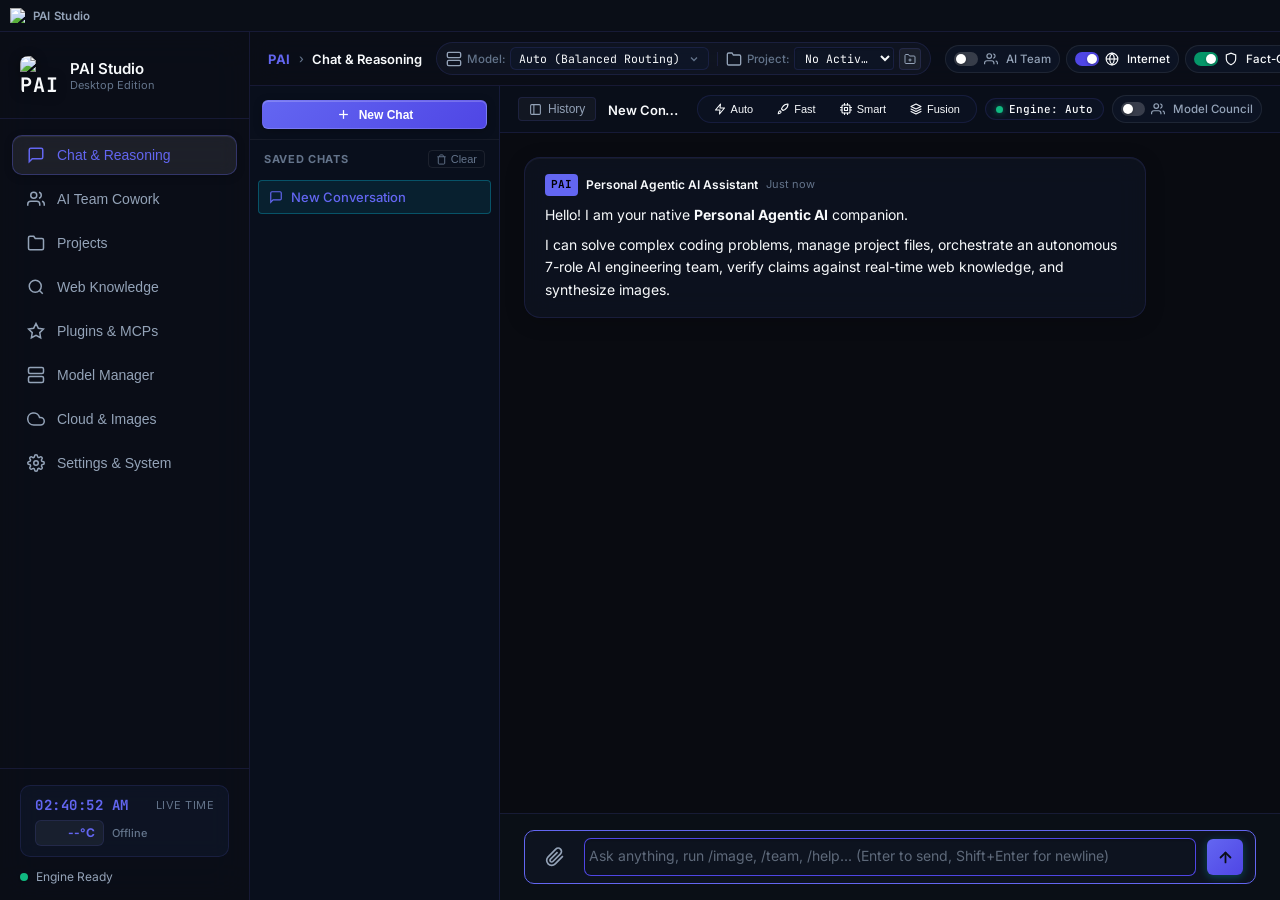
==== commit 525712e7: "chore(desktop): bump desktop app to v1.4.0 and deploy local installation" ====
--- a/desktop/index.html
+++ b/desktop/index.html
@@ -1015,7 +1015,7 @@
                 </svg>
                 <span>Software Updates & Release Channel</span>
               </h3>
-              <span class="badge badge-info" id="badge-current-version">v1.3.0 (Installed)</span>
+              <span class="badge badge-info" id="badge-current-version">v1.4.0 (Installed)</span>
             </div>
 
             <p class="field-hint mb-3" style="font-size: 12px; color: var(--text-dim);">
@@ -1932,12 +1932,12 @@
         <div class="update-version-row flex-between mb-3">
           <div class="version-pill current">
             <span class="label">Current Version:</span>
-            <strong id="modal-curr-ver">v1.3.0</strong>
+            <strong id="modal-curr-ver">v1.4.0</strong>
           </div>
           <div class="version-arrow">&rarr;</div>
           <div class="version-pill target">
             <span class="label">New Version:</span>
-            <strong id="modal-target-ver">v1.4.0</strong>
+            <strong id="modal-target-ver">v1.4.1</strong>
           </div>
         </div>
 
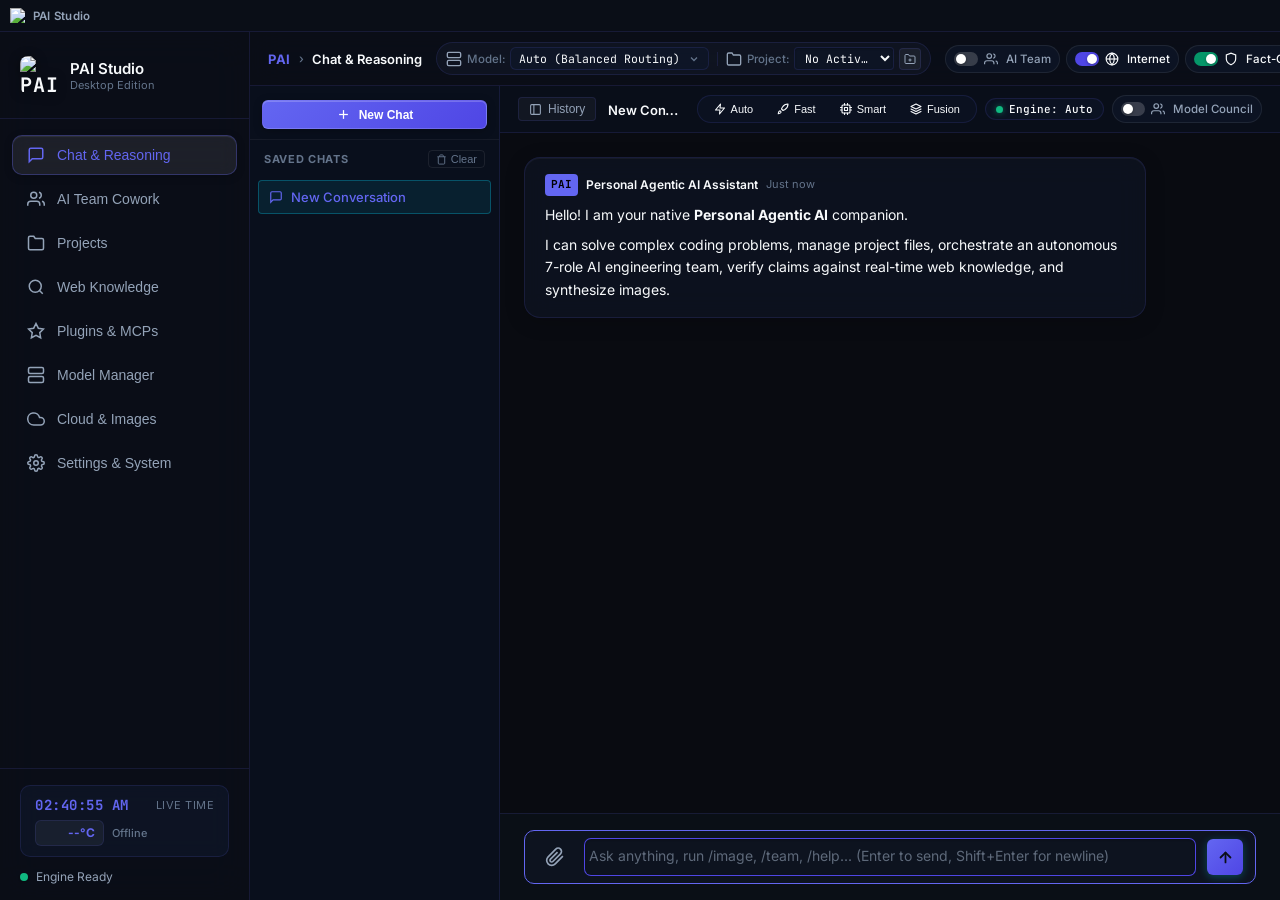
==== commit d97ed78f: "feat(updater): add pause, resume, cancel and background minimize with live progress streaming" ====
--- a/desktop/index.html
+++ b/desktop/index.html
@@ -1015,7 +1015,7 @@
                 </svg>
                 <span>Software Updates & Release Channel</span>
               </h3>
-              <span class="badge badge-info" id="badge-current-version">v1.4.0 (Installed)</span>
+              <span class="badge badge-info" id="badge-current-version">v1.3.0 (Installed)</span>
             </div>
 
             <p class="field-hint mb-3" style="font-size: 12px; color: var(--text-dim);">
@@ -1101,15 +1101,30 @@
               <div id="update-downloading-panel" class="update-downloading-panel hidden">
                 <div class="flex-between mb-2">
                   <span class="text-sm font-semibold flex-center-gap">
-                    <span class="spinner-small"></span>
+                    <span class="spinner-small" id="panel-progress-spinner"></span>
                     <span id="update-progress-label">Downloading release payload...</span>
                   </span>
-                  <span class="text-xs text-muted" id="update-progress-metrics">0 MB / 0 MB (0%)</span>
+                  <span class="text-xs text-muted font-mono" id="update-progress-metrics">0 MB / 0 MB (0%)</span>
                 </div>
                 <div class="progress-bar-bg mb-2">
                   <div class="progress-bar-fill" id="update-progress-bar" style="width: 0%;"></div>
                 </div>
-                <span class="text-xs text-muted" id="update-progress-sub">Streaming full package from GitHub Releases with Ed25519 signature verification...</span>
+                <div class="flex-between">
+                  <span class="text-xs text-muted" id="update-progress-sub">Streaming package from GitHub Releases with Ed25519 verification...</span>
+                  <div class="flex-center-gap">
+                    <button type="button" class="btn btn-secondary btn-xs flex-center-gap" id="btn-panel-pause-update" title="Pause or Resume download">
+                      <span id="btn-panel-pause-icon">⏸</span>
+                      <span id="btn-panel-pause-text">Pause</span>
+                    </button>
+                    <button type="button" class="btn btn-secondary btn-xs flex-center-gap text-danger" id="btn-panel-cancel-update" title="Cancel update download">
+                      <span>✕</span>
+                      <span>Cancel</span>
+                    </button>
+                    <button type="button" class="btn btn-secondary btn-xs flex-center-gap" id="btn-panel-open-modal" title="View details in modal">
+                      <span>Details ↗</span>
+                    </button>
+                  </div>
+                </div>
               </div>
 
               <!-- Ready to Restart Banner (Hidden by default) -->
@@ -1687,6 +1702,12 @@
       <div class="floating-download-bottom flex-between">
         <span class="floating-download-bytes font-mono text-xs text-muted" id="floating-update-bytes">0 MB / 0 MB</span>
         <div class="floating-buttons flex-center-gap">
+          <button type="button" class="btn-floating-action btn-floating-pause" id="btn-floating-update-pause" title="Pause / Resume update download">
+            <span id="btn-floating-update-pause-text">Pause</span>
+          </button>
+          <button type="button" class="btn-floating-action text-danger" id="btn-floating-update-cancel" title="Cancel download">
+            <span>Cancel</span>
+          </button>
           <button type="button" class="btn-floating-action btn-floating-open" id="btn-floating-update-details" title="Open update details dialog">
             <span>Details ↗</span>
           </button>
@@ -1924,27 +1945,32 @@
           </svg>
           <span>PAI Studio Software Update</span>
         </h3>
-        <button type="button" class="btn-close-modal" id="btn-close-update-modal" title="Close">
-          <svg viewBox="0 0 24 24" width="16" height="16" fill="none" stroke="currentColor" stroke-width="2"><line x1="18" y1="6" x2="6" y2="18"></line><line x1="6" y1="6" x2="18" y2="18"></line></svg>
-        </button>
+        <div class="flex-center-gap">
+          <button type="button" class="btn-minimize-modal" id="btn-minimize-update-modal" title="Minimize to background and keep downloading">
+            <svg viewBox="0 0 24 24" width="16" height="16" fill="none" stroke="currentColor" stroke-width="2"><line x1="5" y1="12" x2="19" y2="12"></line></svg>
+          </button>
+          <button type="button" class="btn-close-modal" id="btn-close-update-modal" title="Close">
+            <svg viewBox="0 0 24 24" width="16" height="16" fill="none" stroke="currentColor" stroke-width="2"><line x1="18" y1="6" x2="6" y2="18"></line><line x1="6" y1="6" x2="18" y2="18"></line></svg>
+          </button>
+        </div>
       </div>
       <div class="modal-body">
         <div class="update-version-row flex-between mb-3">
           <div class="version-pill current">
             <span class="label">Current Version:</span>
-            <strong id="modal-curr-ver">v1.4.0</strong>
+            <strong id="modal-curr-ver">v1.3.0</strong>
           </div>
           <div class="version-arrow">&rarr;</div>
           <div class="version-pill target">
             <span class="label">New Version:</span>
-            <strong id="modal-target-ver">v1.4.1</strong>
+            <strong id="modal-target-ver">v1.4.0</strong>
           </div>
         </div>
 
         <div class="update-meta-info mb-3">
           <div class="meta-item"><span class="meta-label">Release:</span> <span id="modal-rel-name">Loading...</span></div>
           <div class="meta-item"><span class="meta-label">Published:</span> <span id="modal-rel-date">-</span></div>
-          <div class="meta-item"><span class="meta-label">Payload Size:</span> <span id="modal-rel-size">~65 MB</span></div>
+          <div class="meta-item"><span class="meta-label">Payload Size:</span> <span id="modal-rel-size">~2.3 MB</span></div>
           <div class="meta-item"><span class="meta-label">Security:</span> <span class="badge badge-success text-xs">ADR-005 Ed25519 Verified</span></div>
         </div>
 
@@ -1955,11 +1981,30 @@
 
         <div id="modal-download-progress-box" class="hidden mb-3">
           <div class="flex-between mb-1">
-            <span class="text-xs font-semibold" id="modal-progress-label">Downloading update payload...</span>
-            <span class="text-xs text-muted" id="modal-progress-metrics">0%</span>
-          </div>
-          <div class="progress-bar-bg">
+            <span class="text-xs font-semibold flex-center-gap">
+              <span class="pulse-indicator" id="modal-progress-pulse"></span>
+              <span id="modal-progress-label">Downloading update payload...</span>
+            </span>
+            <span class="text-xs text-muted font-mono" id="modal-progress-metrics">0% (0.0 MB / 0.0 MB)</span>
+          </div>
+          <div class="progress-bar-bg mb-2">
             <div class="progress-bar-fill" id="modal-progress-bar" style="width: 0%;"></div>
+          </div>
+          <div class="modal-download-controls flex-between mt-2">
+            <div class="flex-center-gap">
+              <button type="button" class="btn btn-secondary btn-xs flex-center-gap" id="btn-modal-pause-update" title="Pause or Resume download">
+                <span id="btn-modal-pause-icon">⏸</span>
+                <span id="btn-modal-pause-text">Pause</span>
+              </button>
+              <button type="button" class="btn btn-secondary btn-xs flex-center-gap text-danger" id="btn-modal-cancel-update" title="Cancel update download">
+                <span>✕</span>
+                <span>Cancel</span>
+              </button>
+            </div>
+            <button type="button" class="btn btn-secondary btn-xs flex-center-gap text-cyan" id="btn-modal-minimize-update" title="Minimize modal to background and continue working">
+              <span>⤓</span>
+              <span>Download in Background</span>
+            </button>
           </div>
         </div>
       </div>
--- a/desktop/style.css
+++ b/desktop/style.css
@@ -8101,6 +8101,45 @@
   border-radius: var(--radius-md, 8px);
 }
 
+.btn-minimize-modal {
+  width: 32px;
+  height: 32px;
+  display: flex;
+  align-items: center;
+  justify-content: center;
+  background: rgba(255, 255, 255, 0.05);
+  border: 1px solid rgba(255, 255, 255, 0.1);
+  border-radius: 50%;
+  color: var(--text-dim);
+  cursor: pointer;
+  transition: all 0.2s ease;
+}
+
+.btn-minimize-modal:hover {
+  background: rgba(6, 182, 212, 0.15);
+  border-color: rgba(6, 182, 212, 0.4);
+  color: var(--accent-cyan);
+}
+
+body.light-theme .btn-minimize-modal {
+  background: #f1f5f9 !important;
+  border-color: #cbd5e1 !important;
+  color: #64748b !important;
+}
+
+body.light-theme .btn-minimize-modal:hover {
+  background: #e0f2fe !important;
+  border-color: #7dd3fc !important;
+  color: #0284c7 !important;
+}
+
+.modal-download-controls {
+  display: flex;
+  align-items: center;
+  justify-content: space-between;
+  margin-top: 8px;
+}
+
 .update-ready-banner {
   margin-top: 14px;
   padding: 14px;
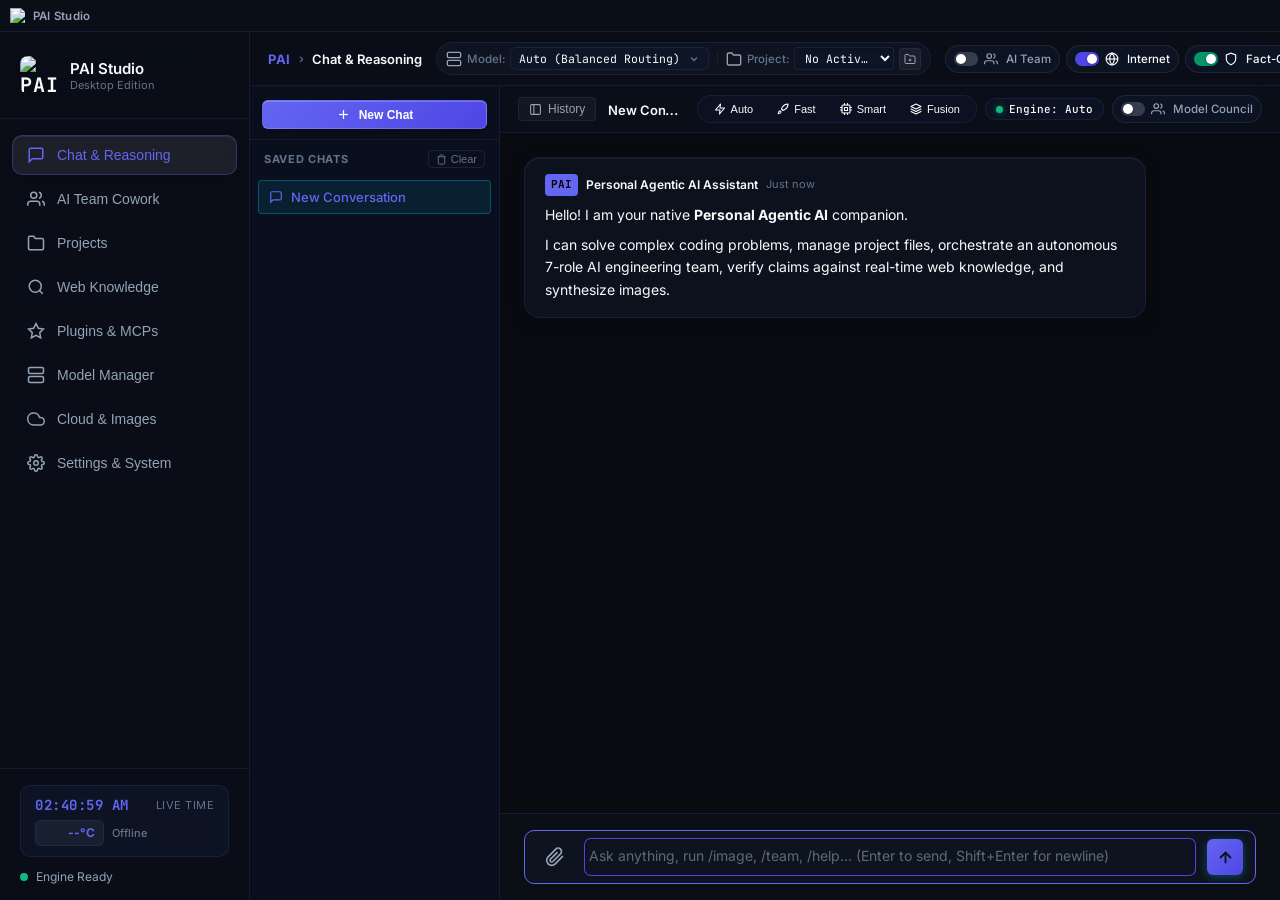
==== commit 3883a0c4: "fix(desktop): fix floating update widget layout wrapping, style cancel pill, and wire background dow" ====
--- a/desktop/index.html
+++ b/desktop/index.html
@@ -1700,7 +1700,7 @@
         <div id="floating-update-bar-fill" class="floating-mini-bar-fill" style="width: 0%"></div>
       </div>
       <div class="floating-download-bottom flex-between">
-        <span class="floating-download-bytes font-mono text-xs text-muted" id="floating-update-bytes">0 MB / 0 MB</span>
+        <span class="floating-download-bytes font-mono text-xs text-muted" id="floating-update-bytes">Connecting... • ~2.3 MB</span>
         <div class="floating-buttons flex-center-gap">
           <button type="button" class="btn-floating-action btn-floating-pause" id="btn-floating-update-pause" title="Pause / Resume update download">
             <span id="btn-floating-update-pause-text">Pause</span>
--- a/desktop/style.css
+++ b/desktop/style.css
@@ -6265,9 +6265,92 @@
 
 /* Floating Software Update Widget */
 .floating-update-widget {
+  width: 410px !important;
+  max-width: calc(100vw - 32px) !important;
   bottom: 24px;
   right: 24px;
   z-index: 9998;
+  padding: 12px 16px !important;
+}
+
+.floating-update-widget .floating-download-name {
+  max-width: 280px !important;
+  white-space: nowrap !important;
+  overflow: hidden !important;
+  text-overflow: ellipsis !important;
+}
+
+.floating-update-widget .floating-download-bytes {
+  white-space: nowrap !important;
+  overflow: hidden !important;
+  text-overflow: ellipsis !important;
+  font-size: 0.73rem !important;
+  color: #94a3b8 !important;
+  max-width: 170px !important;
+}
+
+.floating-update-widget .floating-buttons {
+  display: flex !important;
+  align-items: center !important;
+  gap: 6px !important;
+  flex-shrink: 0 !important;
+}
+
+.floating-update-widget .btn-floating-action {
+  white-space: nowrap !important;
+  display: inline-flex !important;
+  align-items: center !important;
+  justify-content: center !important;
+  height: 24px !important;
+  padding: 2px 8px !important;
+  font-size: 0.72rem !important;
+  line-height: 1 !important;
+  border-radius: 6px !important;
+  border: 1px solid transparent !important;
+  cursor: pointer !important;
+  transition: all 0.15s ease !important;
+}
+
+.floating-update-widget .btn-floating-pause {
+  background: rgba(255, 255, 255, 0.08) !important;
+  border-color: rgba(255, 255, 255, 0.15) !important;
+  color: #f1f5f9 !important;
+}
+.floating-update-widget .btn-floating-pause:hover {
+  background: rgba(255, 255, 255, 0.18) !important;
+  color: #ffffff !important;
+}
+
+.floating-update-widget #btn-floating-update-cancel {
+  background: rgba(239, 68, 68, 0.14) !important;
+  border-color: rgba(239, 68, 68, 0.35) !important;
+  color: #fca5a5 !important;
+}
+.floating-update-widget #btn-floating-update-cancel:hover {
+  background: rgba(239, 68, 68, 0.28) !important;
+  color: #ffffff !important;
+}
+
+.floating-update-widget #btn-floating-update-details {
+  background: rgba(99, 102, 241, 0.16) !important;
+  border-color: rgba(99, 102, 241, 0.35) !important;
+  color: #c7d2fe !important;
+}
+.floating-update-widget #btn-floating-update-details:hover {
+  background: rgba(99, 102, 241, 0.3) !important;
+  color: #ffffff !important;
+}
+
+.floating-update-widget #btn-floating-update-close {
+  background: transparent !important;
+  border: none !important;
+  color: #64748b !important;
+  padding: 0 4px !important;
+  font-size: 1.1rem !important;
+  line-height: 1 !important;
+}
+.floating-update-widget #btn-floating-update-close:hover {
+  color: #f1f5f9 !important;
 }
 
 /* Offset upwards if the model download widget is open at the same time */
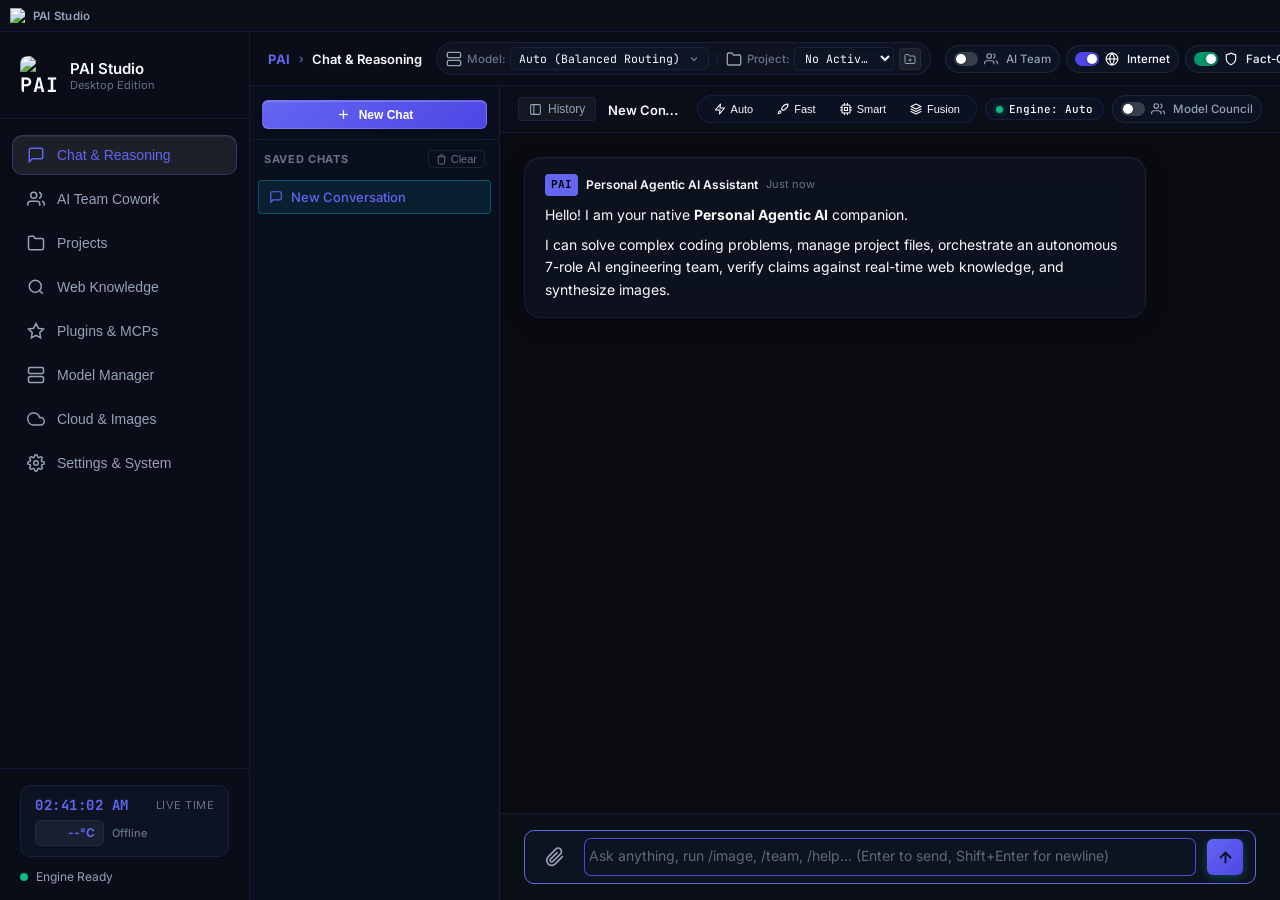
==== commit 697e6db6: "fix(desktop): unify update download button into single primary action and auto-terminate stale bridg" ====
--- a/desktop/index.html
+++ b/desktop/index.html
@@ -2001,10 +2001,6 @@
                 <span>Cancel</span>
               </button>
             </div>
-            <button type="button" class="btn btn-secondary btn-xs flex-center-gap text-cyan" id="btn-modal-minimize-update" title="Minimize modal to background and continue working">
-              <span>⤓</span>
-              <span>Download in Background</span>
-            </button>
           </div>
         </div>
       </div>
@@ -2015,7 +2011,7 @@
             <svg class="btn-icon-sm" viewBox="0 0 24 24" fill="none" stroke="currentColor" stroke-width="2">
               <path d="M21 15v4a2 2 0 0 1-2 2H5a2 2 0 0 1-2-2v-4M7 10l5 5 5-5M12 15V3"></path>
             </svg>
-            <span>Download & Install Now</span>
+            <span id="btn-modal-download-text">Download & Install Now</span>
           </button>
           <button type="button" class="btn btn-success flex-center-gap hidden" id="btn-modal-restart">
             <svg class="btn-icon-sm" viewBox="0 0 24 24" fill="none" stroke="currentColor" stroke-width="2">
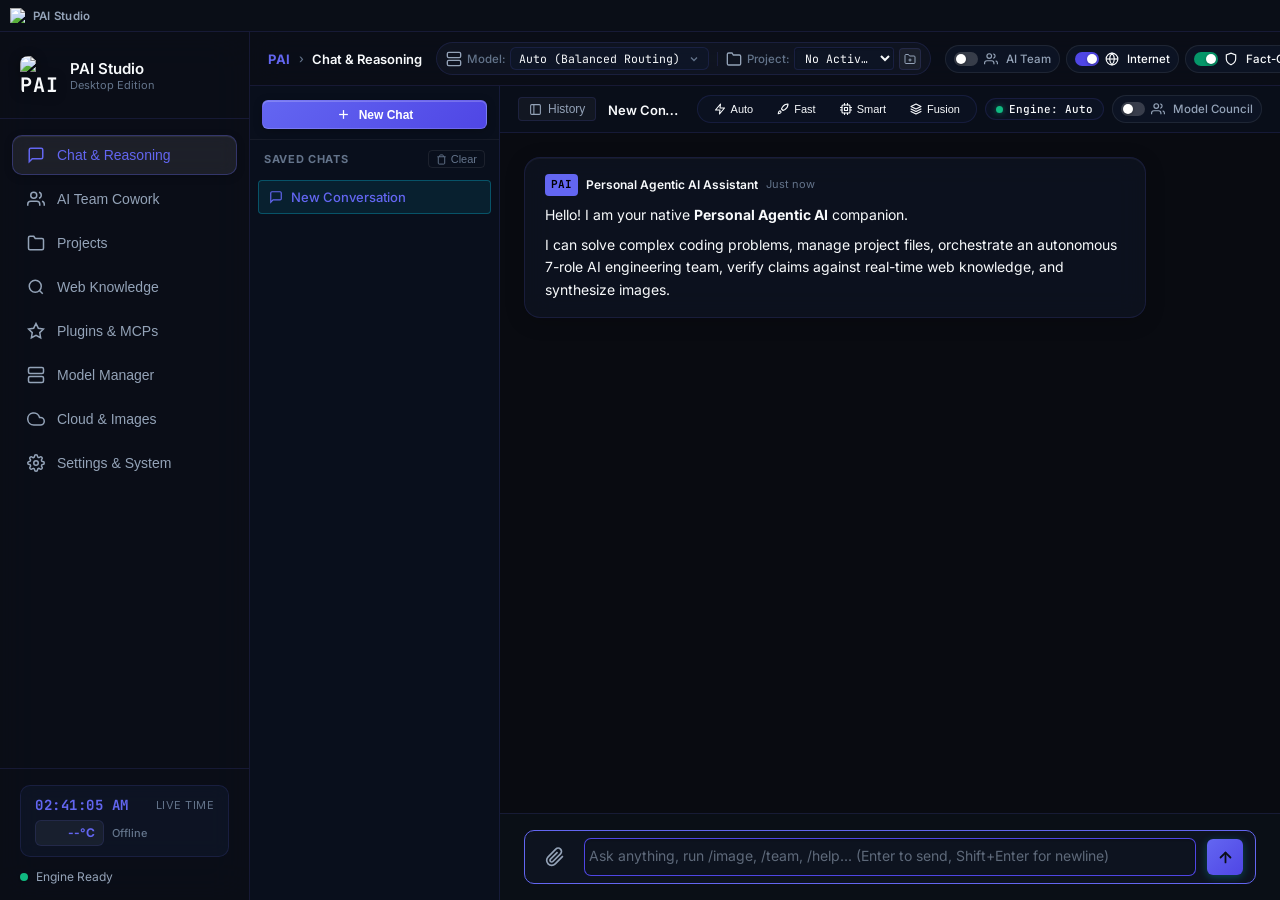
==== commit 117c64bb: "fix(desktop): sync installed version indicator badge with active release v1.4.0-beta.1" ====
--- a/desktop/index.html
+++ b/desktop/index.html
@@ -1015,7 +1015,7 @@
                 </svg>
                 <span>Software Updates & Release Channel</span>
               </h3>
-              <span class="badge badge-info" id="badge-current-version">v1.3.0 (Installed)</span>
+              <span class="badge badge-info" id="badge-current-version">v1.4.0-beta.1 (Installed)</span>
             </div>
 
             <p class="field-hint mb-3" style="font-size: 12px; color: var(--text-dim);">
@@ -1072,7 +1072,7 @@
                 <div class="callout-header flex-between mb-2">
                   <div class="flex-center-gap">
                     <span class="badge badge-success" id="callout-badge-tag">NEW RELEASE</span>
-                    <strong id="callout-version-tag">v1.3.0 Available</strong>
+                    <strong id="callout-version-tag">v1.4.0-beta.1 Available</strong>
                   </div>
                   <span class="text-xs text-muted" id="callout-release-date">Just released</span>
                 </div>
@@ -1958,12 +1958,12 @@
         <div class="update-version-row flex-between mb-3">
           <div class="version-pill current">
             <span class="label">Current Version:</span>
-            <strong id="modal-curr-ver">v1.3.0</strong>
+            <strong id="modal-curr-ver">v1.4.0-beta.1</strong>
           </div>
           <div class="version-arrow">&rarr;</div>
           <div class="version-pill target">
             <span class="label">New Version:</span>
-            <strong id="modal-target-ver">v1.4.0</strong>
+            <strong id="modal-target-ver">v1.4.0-beta.1</strong>
           </div>
         </div>
 
--- a/desktop/style.css
+++ b/desktop/style.css
@@ -5991,6 +5991,15 @@
   background: rgba(16, 185, 129, 0.14) !important;
   border-color: rgba(16, 185, 129, 0.4) !important;
   color: #6ee7b7 !important;
+  max-width: none !important;
+  width: auto !important;
+  padding: 3px 14px !important;
+  flex-shrink: 0 !important;
+}
+
+#header-update-text {
+  white-space: nowrap !important;
+  font-size: 11.5px !important;
 }
 
 .header-update-pill:hover {
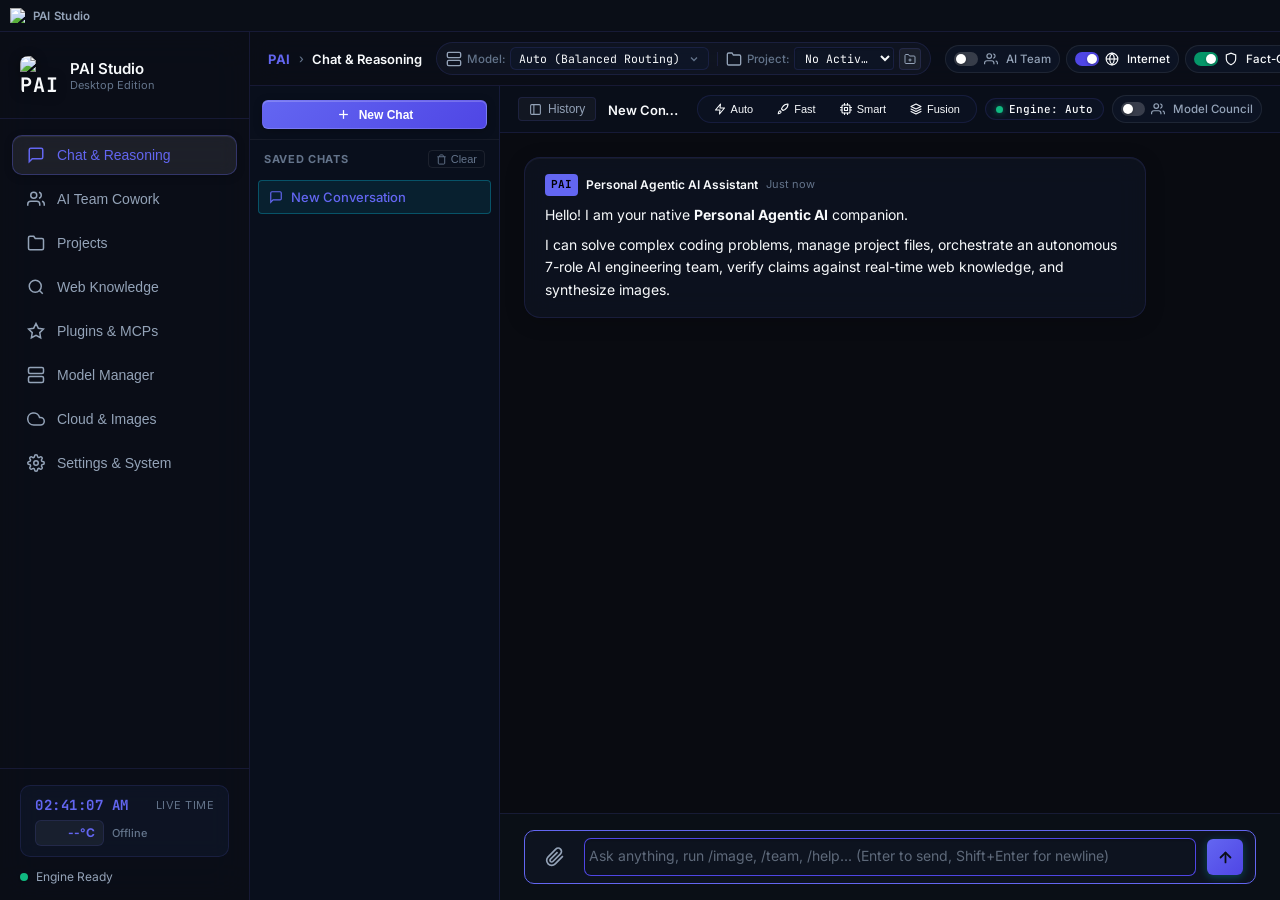
==== commit 4766b607: "fix(updater): dynamic progressive simulation versioning and simulation mode indicator" ====
--- a/desktop/index.html
+++ b/desktop/index.html
@@ -1061,7 +1061,10 @@
                     </svg>
                     <span id="text-check-update">Check for Updates</span>
                   </button>
-                  <button type="button" class="btn btn-secondary btn-sm flex-center-gap" id="btn-simulate-update-dev" title="Simulate a test update flow (v1.3.0)">
+                  <button type="button" class="btn btn-secondary btn-sm flex-center-gap" id="btn-simulate-update-dev" title="Simulate software update flow (Developer testing without GitHub)">
+                    <svg class="btn-icon-xs" viewBox="0 0 24 24" fill="none" stroke="currentColor" stroke-width="2">
+                      <polygon points="5 3 19 12 5 21 5 3"></polygon>
+                    </svg>
                     <span>Test Flow</span>
                   </button>
                 </div>
@@ -1943,7 +1946,7 @@
           <svg class="title-icon text-cyan" viewBox="0 0 24 24" fill="none" stroke="currentColor" stroke-width="2">
             <path d="M21.5 2v6h-6M21.34 15.57a10 10 0 1 1-.57-8.38l5.67-5.67"></path>
           </svg>
-          <span>PAI Studio Software Update</span>
+          <span id="update-modal-title-text">PAI Studio Software Update</span>
         </h3>
         <div class="flex-center-gap">
           <button type="button" class="btn-minimize-modal" id="btn-minimize-update-modal" title="Minimize to background and keep downloading">
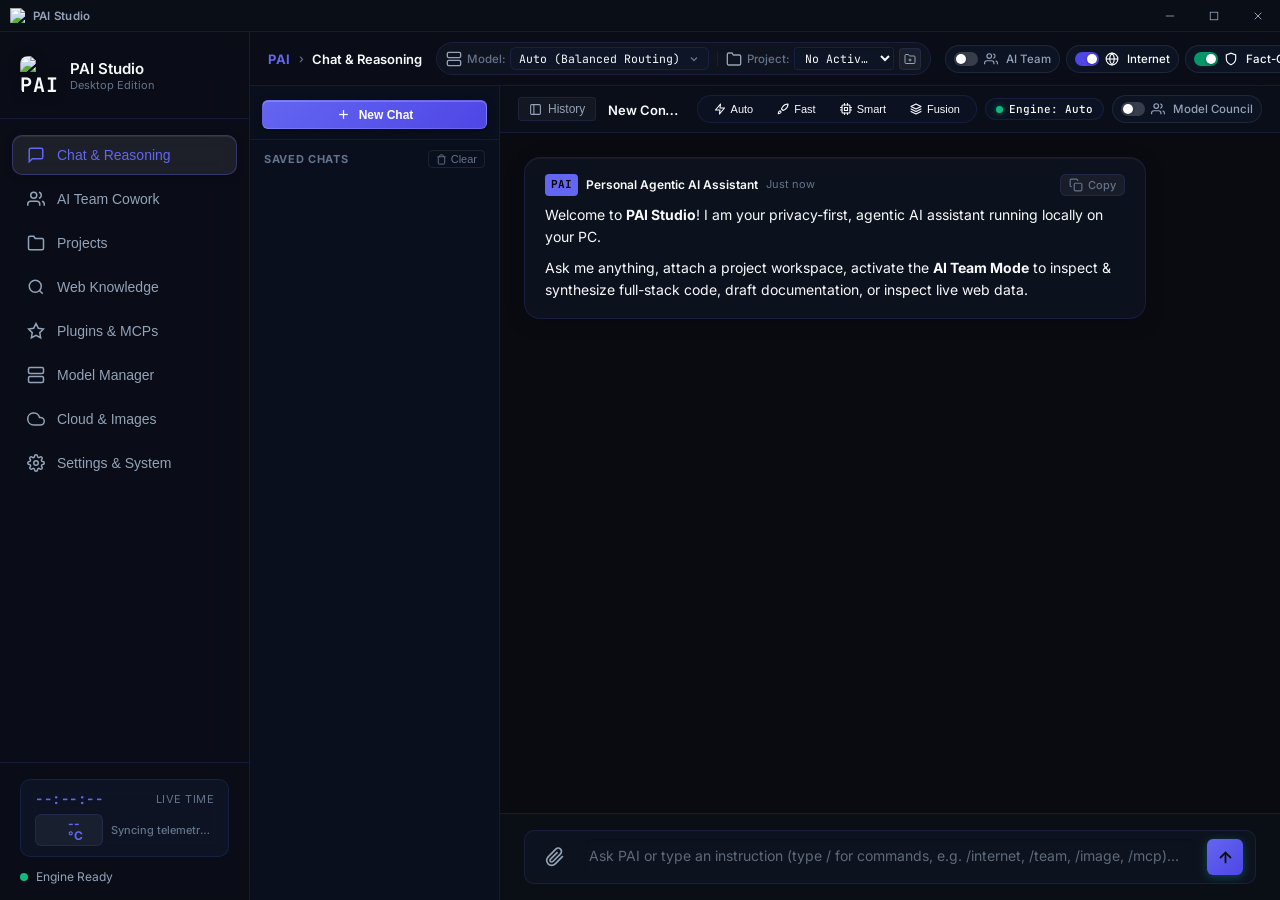
==== commit 9447f134: "feat(desktop): v1.4.2 unified release, silent startup without powershell terminal, and channel-gated" ====
--- a/desktop/index.html
+++ b/desktop/index.html
@@ -1015,7 +1015,7 @@
                 </svg>
                 <span>Software Updates & Release Channel</span>
               </h3>
-              <span class="badge badge-info" id="badge-current-version">v1.4.0-beta.1 (Installed)</span>
+              <span class="badge badge-info" id="badge-current-version">v1.4.2 (Installed)</span>
             </div>
 
             <p class="field-hint mb-3" style="font-size: 12px; color: var(--text-dim);">
@@ -1050,7 +1050,7 @@
                 <div class="status-left flex-center-gap">
                   <span class="status-indicator-dot online" id="dot-update-status"></span>
                   <div>
-                    <strong id="update-status-title">PAI Studio is Up to Date</strong>
+                    <strong id="update-status-title">PAI Studio is Up to Date (v1.4.2)</strong>
                     <div class="text-xs text-muted" id="update-last-checked-time">Last checked: Not checked yet</div>
                   </div>
                 </div>
@@ -1061,11 +1061,11 @@
                     </svg>
                     <span id="text-check-update">Check for Updates</span>
                   </button>
-                  <button type="button" class="btn btn-secondary btn-sm flex-center-gap" id="btn-simulate-update-dev" title="Simulate software update flow (Developer testing without GitHub)">
+                  <button type="button" class="btn btn-secondary btn-sm flex-center-gap hidden" id="btn-simulate-update-dev" title="Simulate software update flow (Developer testing in Beta channel)">
                     <svg class="btn-icon-xs" viewBox="0 0 24 24" fill="none" stroke="currentColor" stroke-width="2">
                       <polygon points="5 3 19 12 5 21 5 3"></polygon>
                     </svg>
-                    <span>Test Flow</span>
+                    <span>Test Flow (Beta)</span>
                   </button>
                 </div>
               </div>
@@ -1961,12 +1961,12 @@
         <div class="update-version-row flex-between mb-3">
           <div class="version-pill current">
             <span class="label">Current Version:</span>
-            <strong id="modal-curr-ver">v1.4.0-beta.1</strong>
+            <strong id="modal-curr-ver">v1.4.2</strong>
           </div>
           <div class="version-arrow">&rarr;</div>
           <div class="version-pill target">
             <span class="label">New Version:</span>
-            <strong id="modal-target-ver">v1.4.0-beta.1</strong>
+            <strong id="modal-target-ver">v1.4.2</strong>
           </div>
         </div>
 
